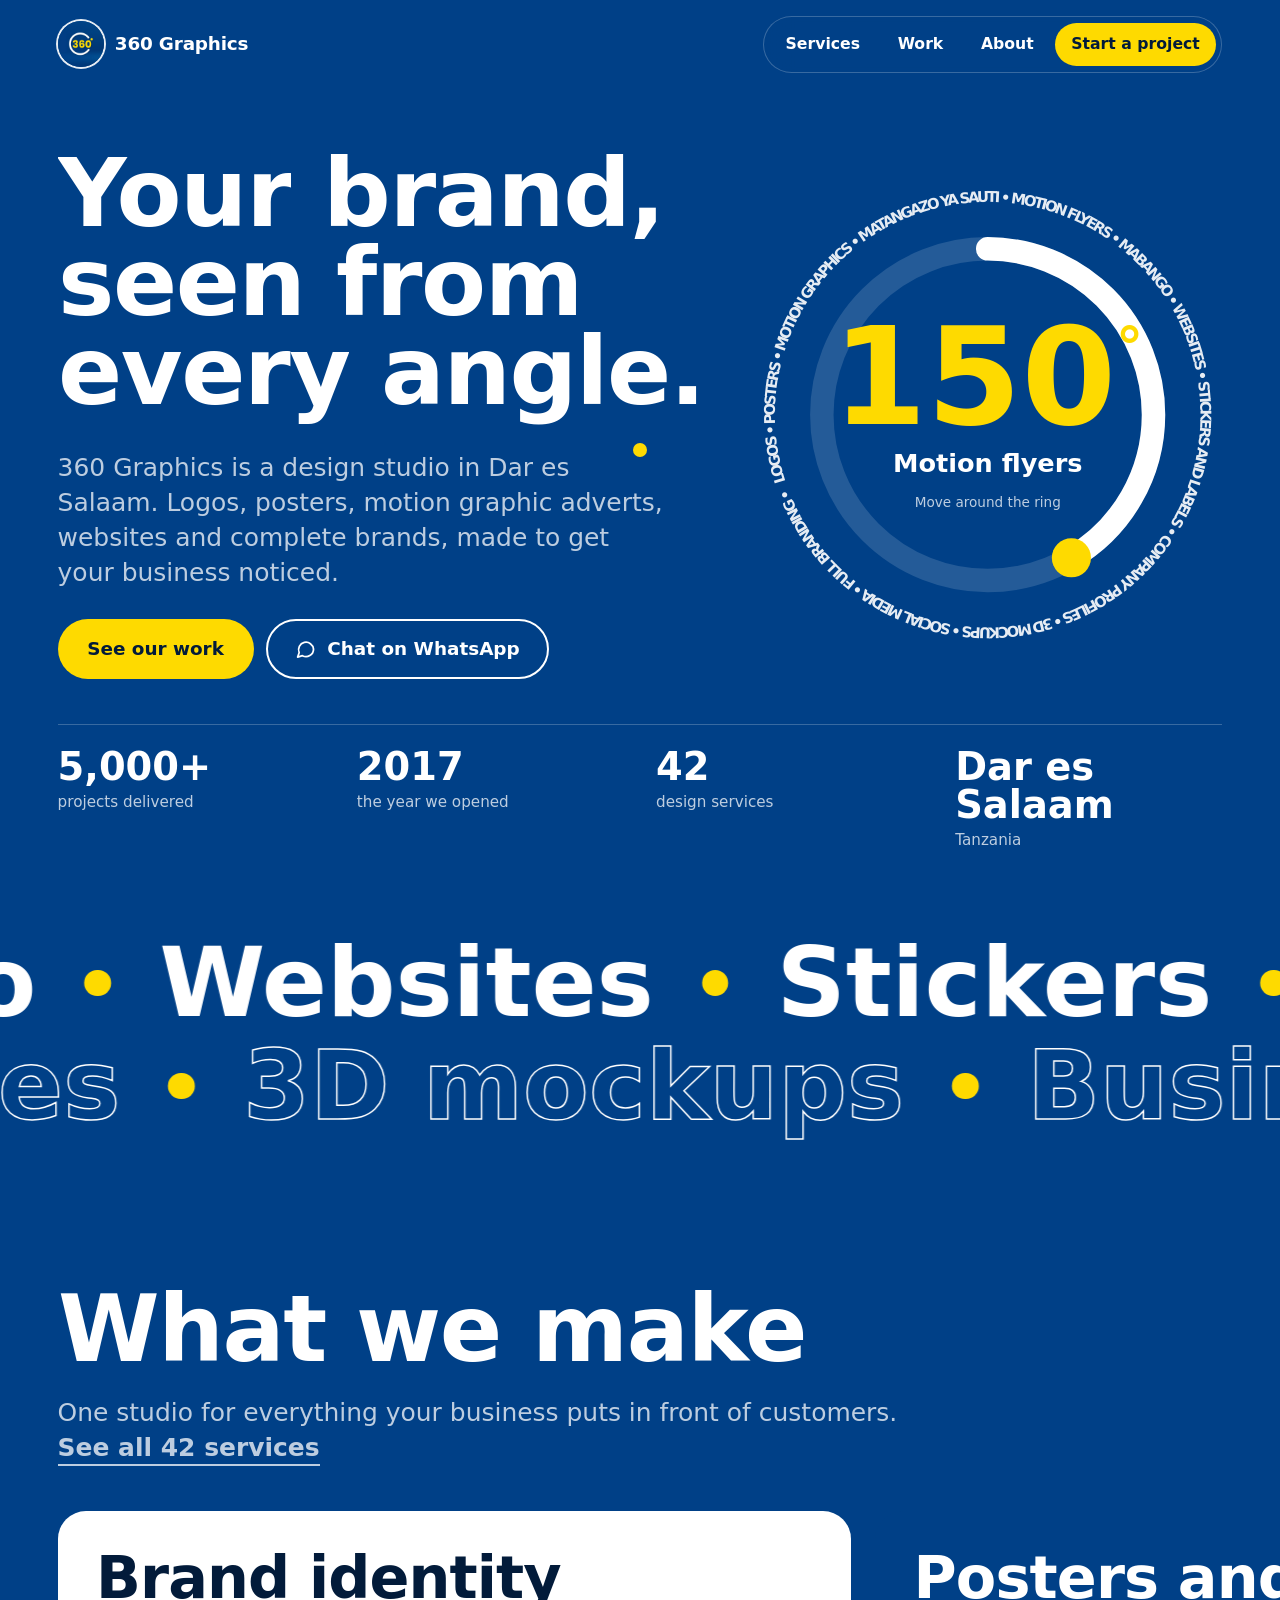
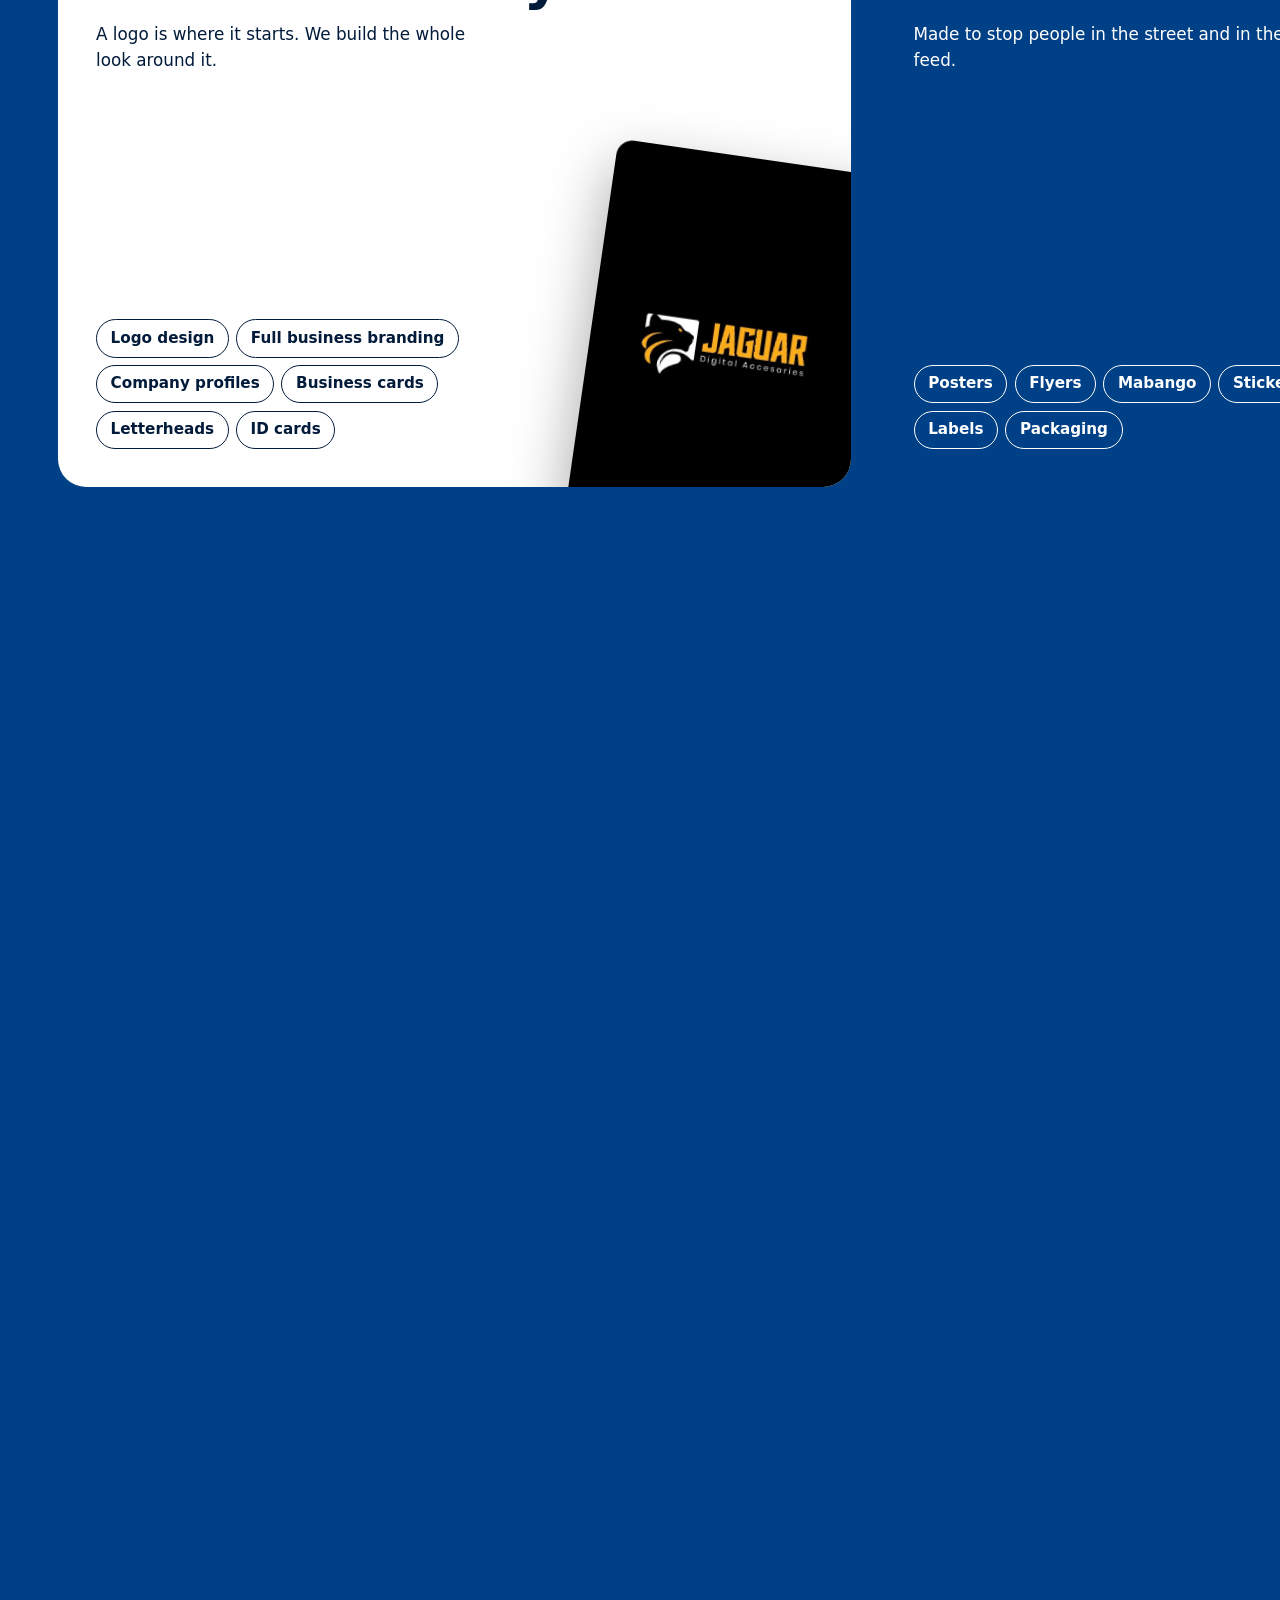
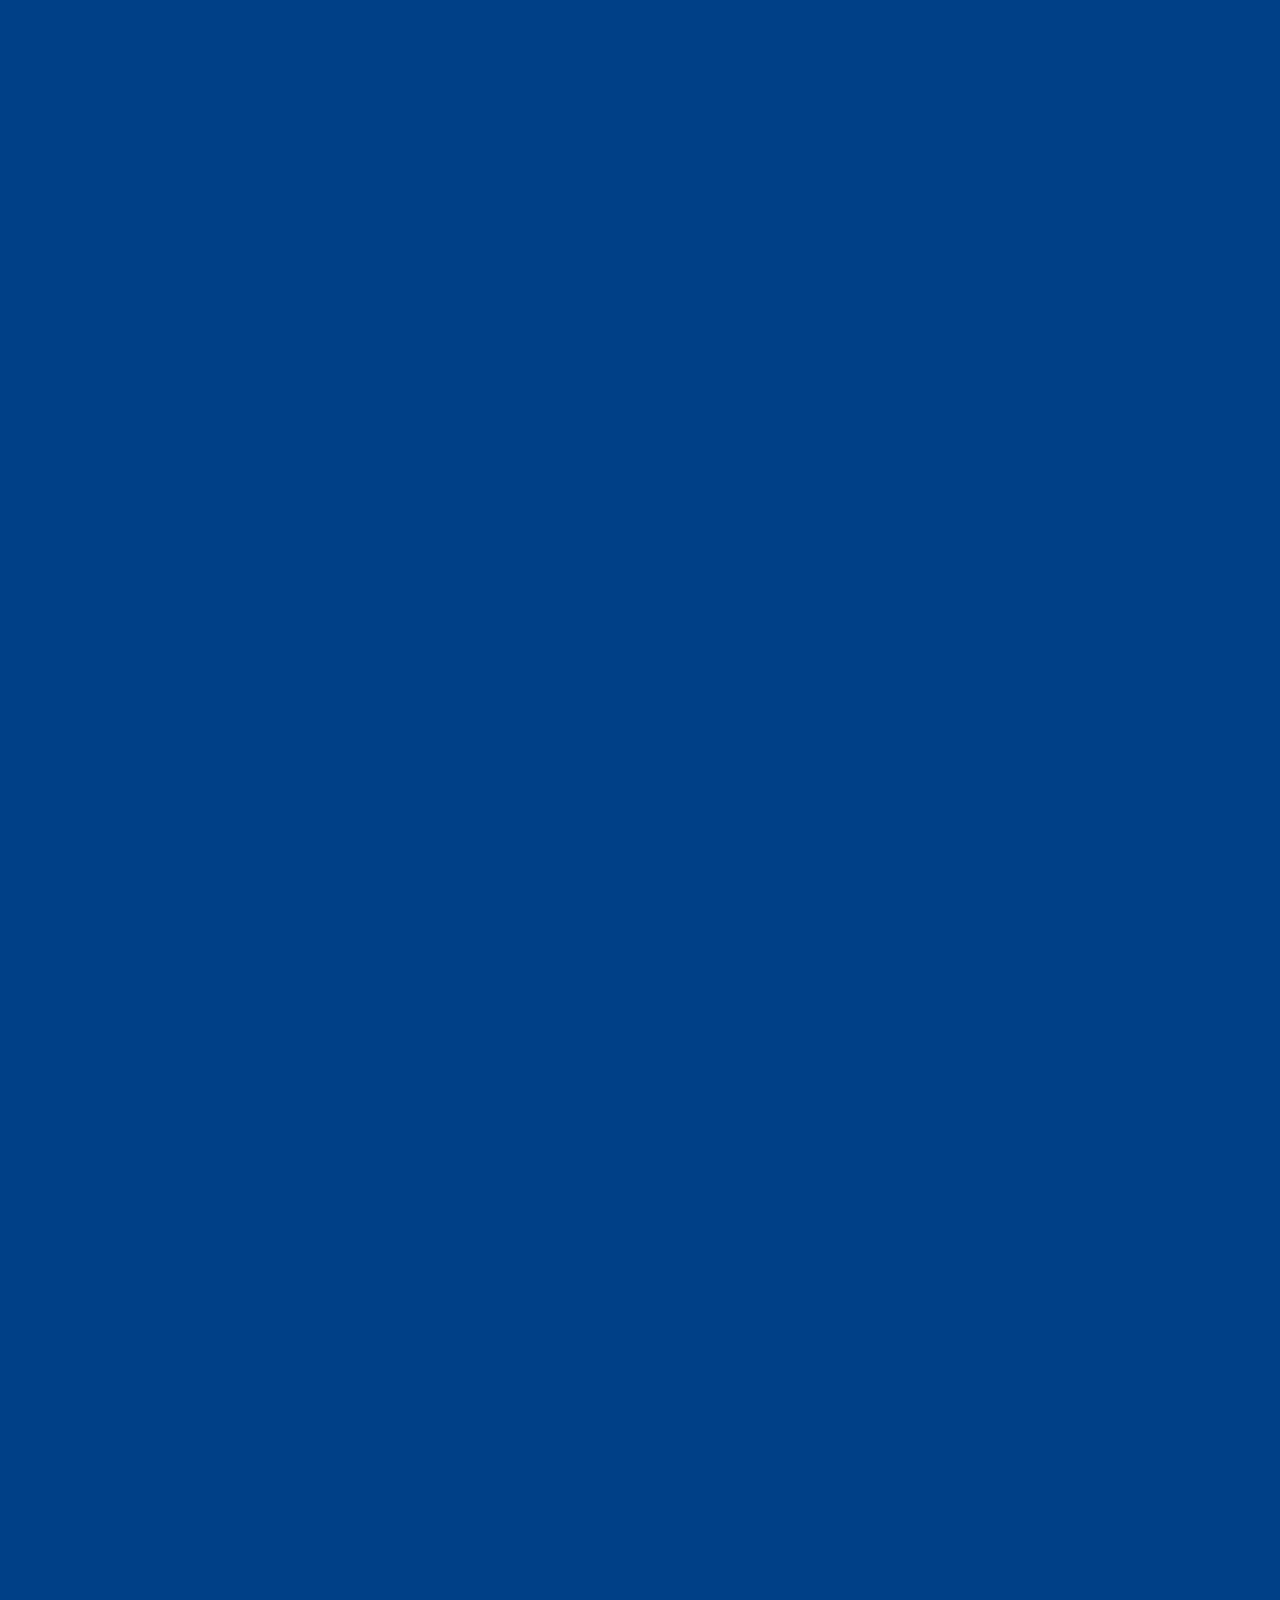
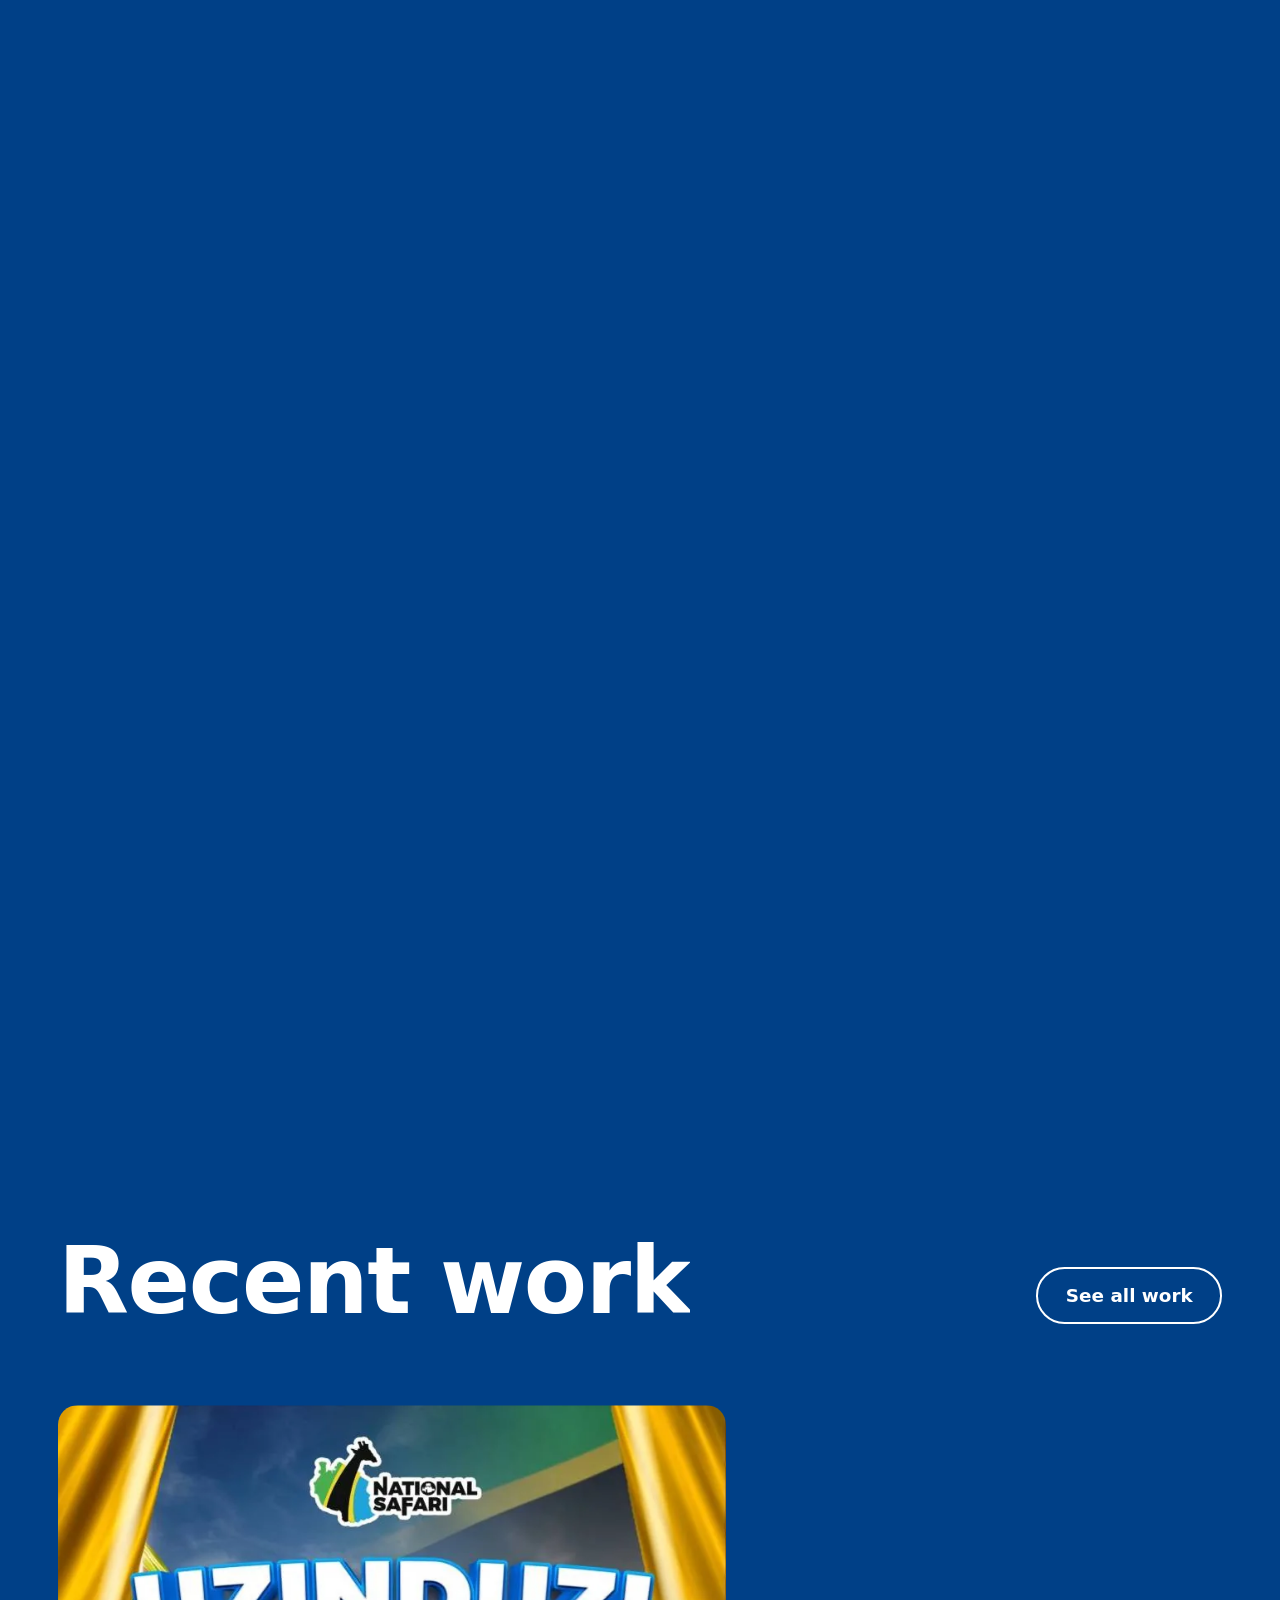
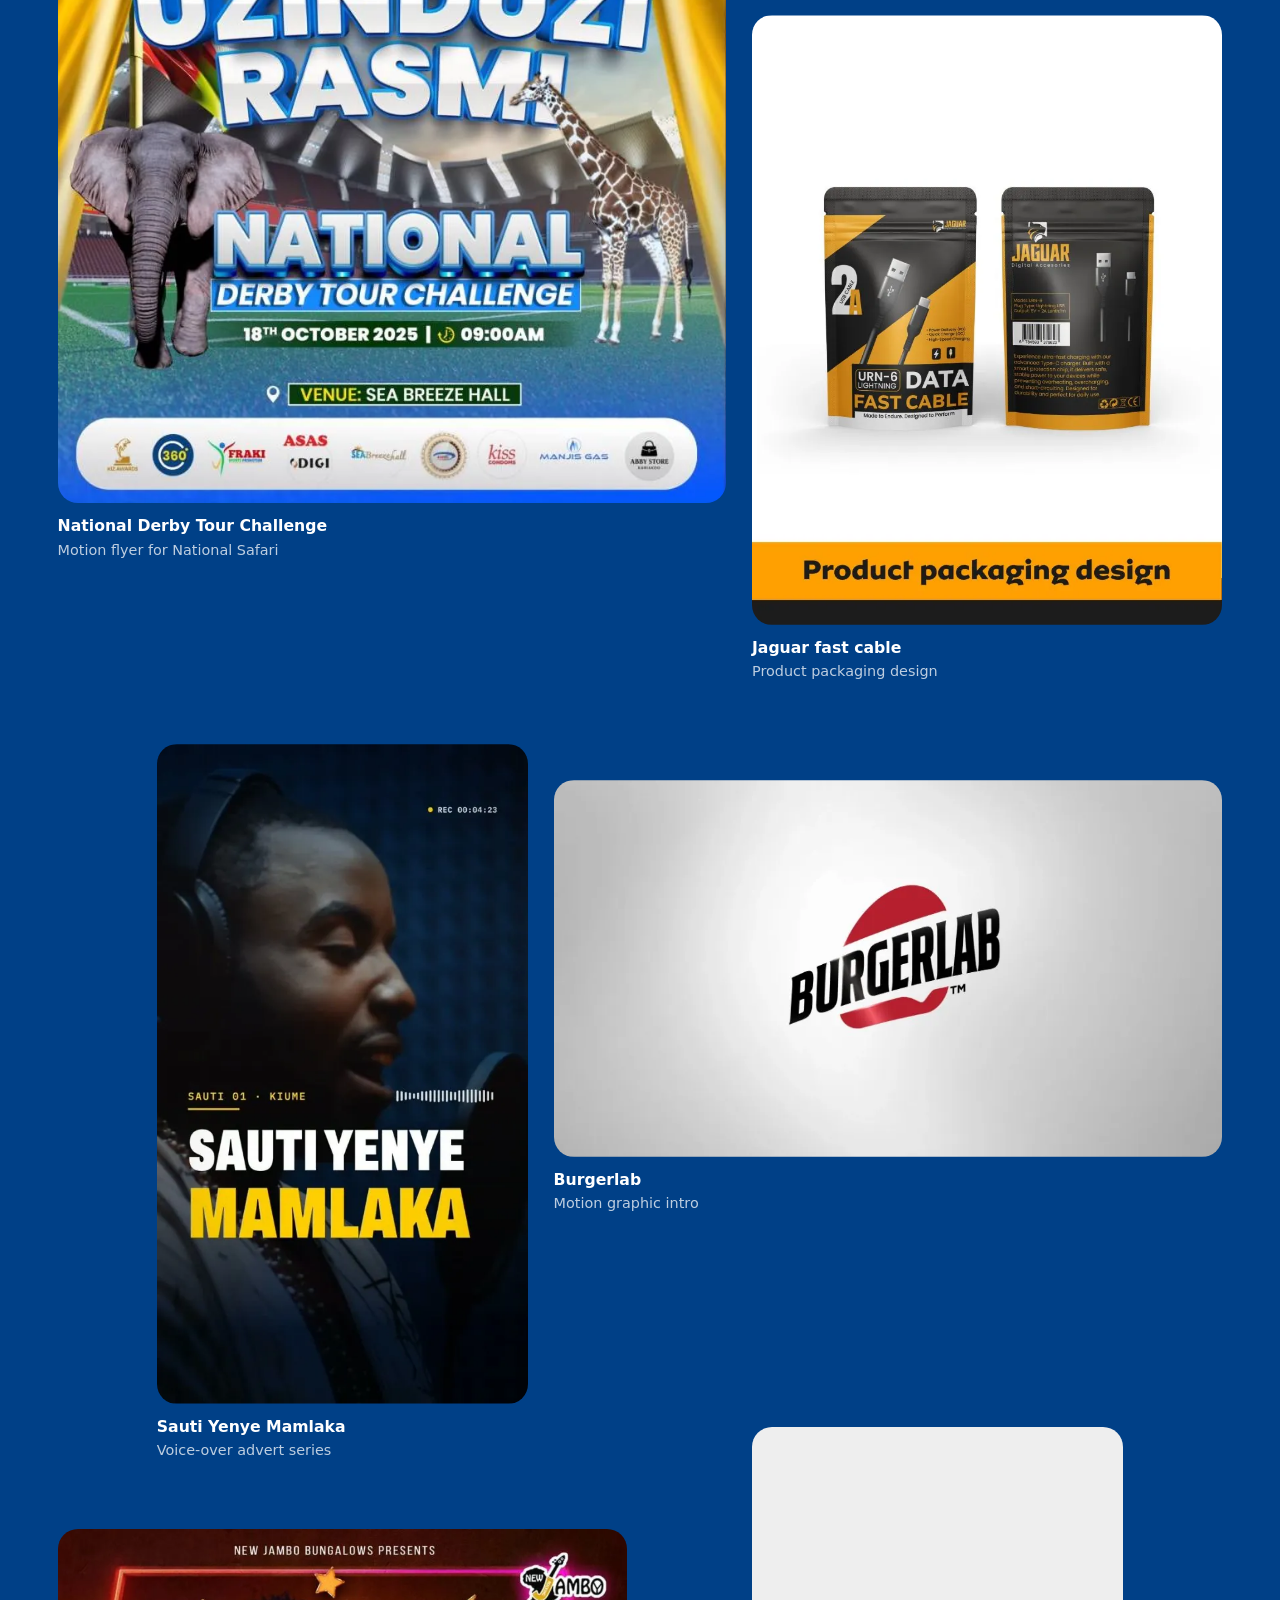
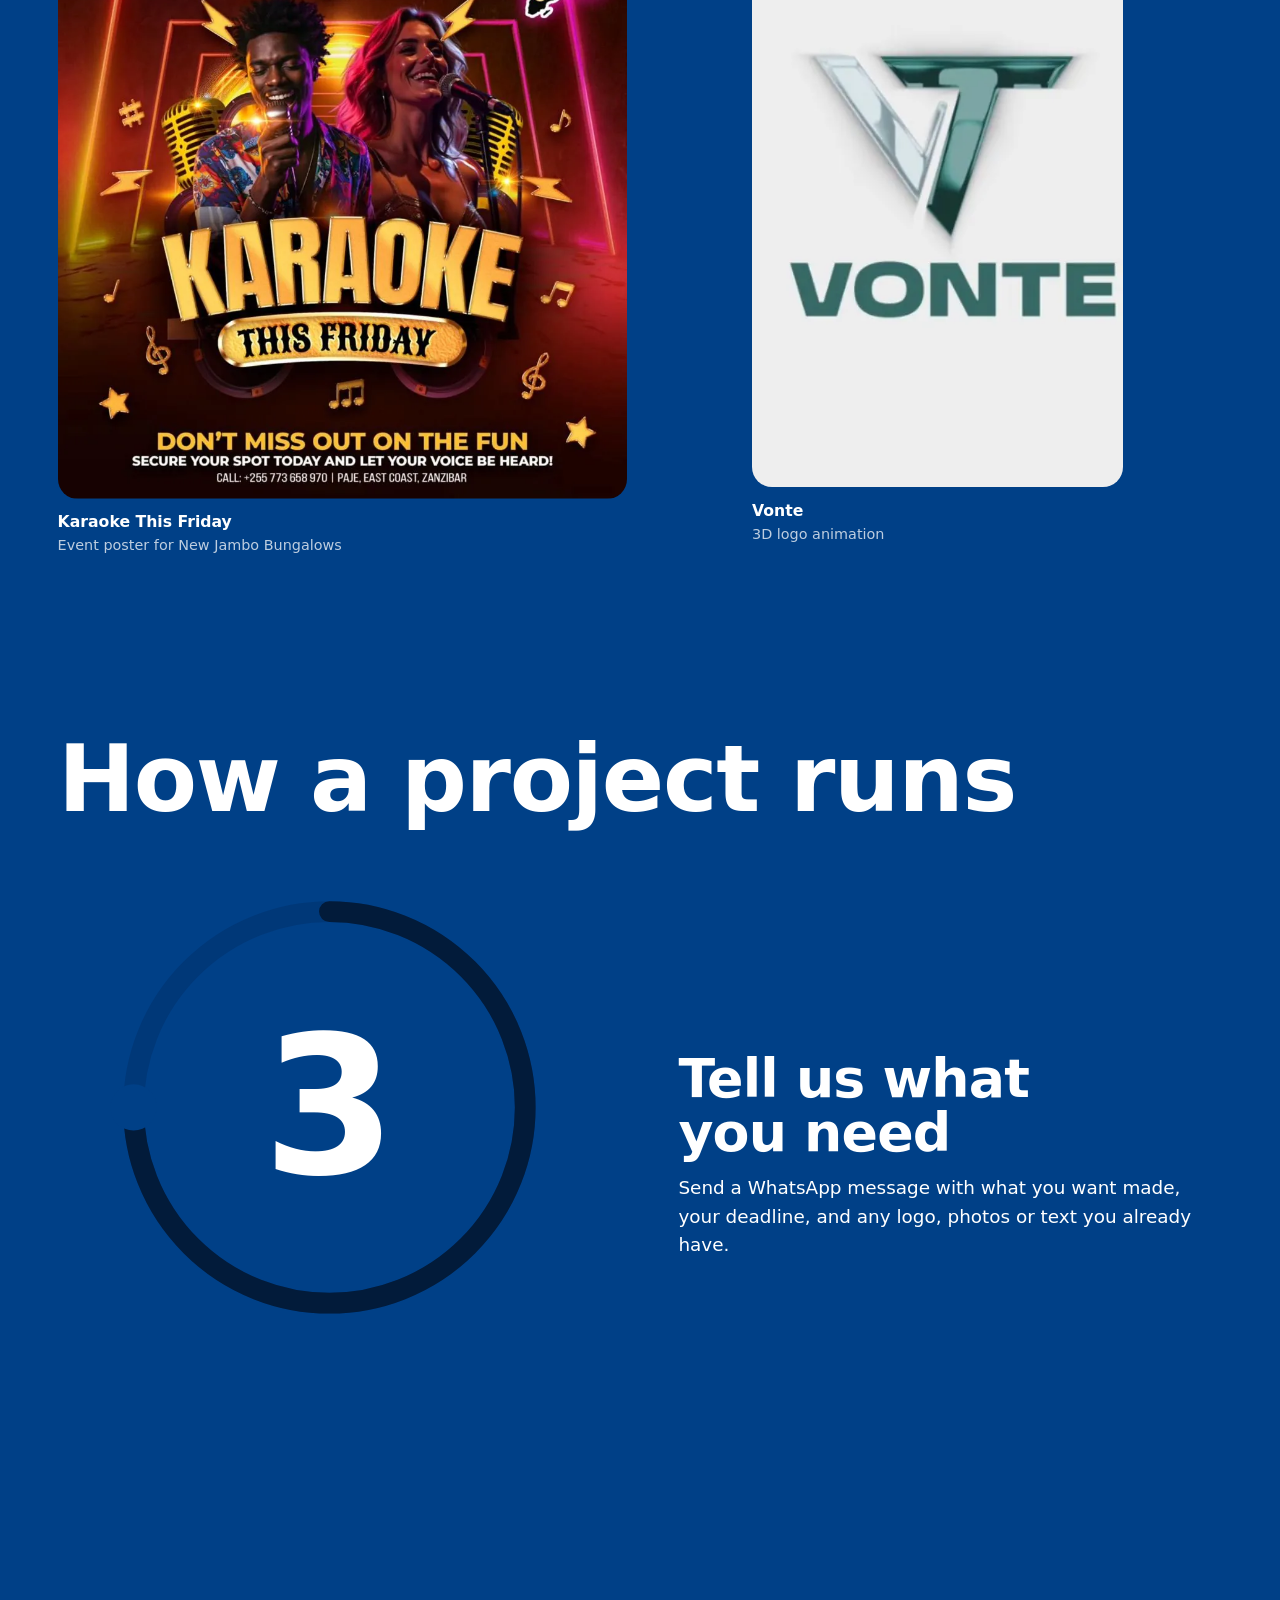
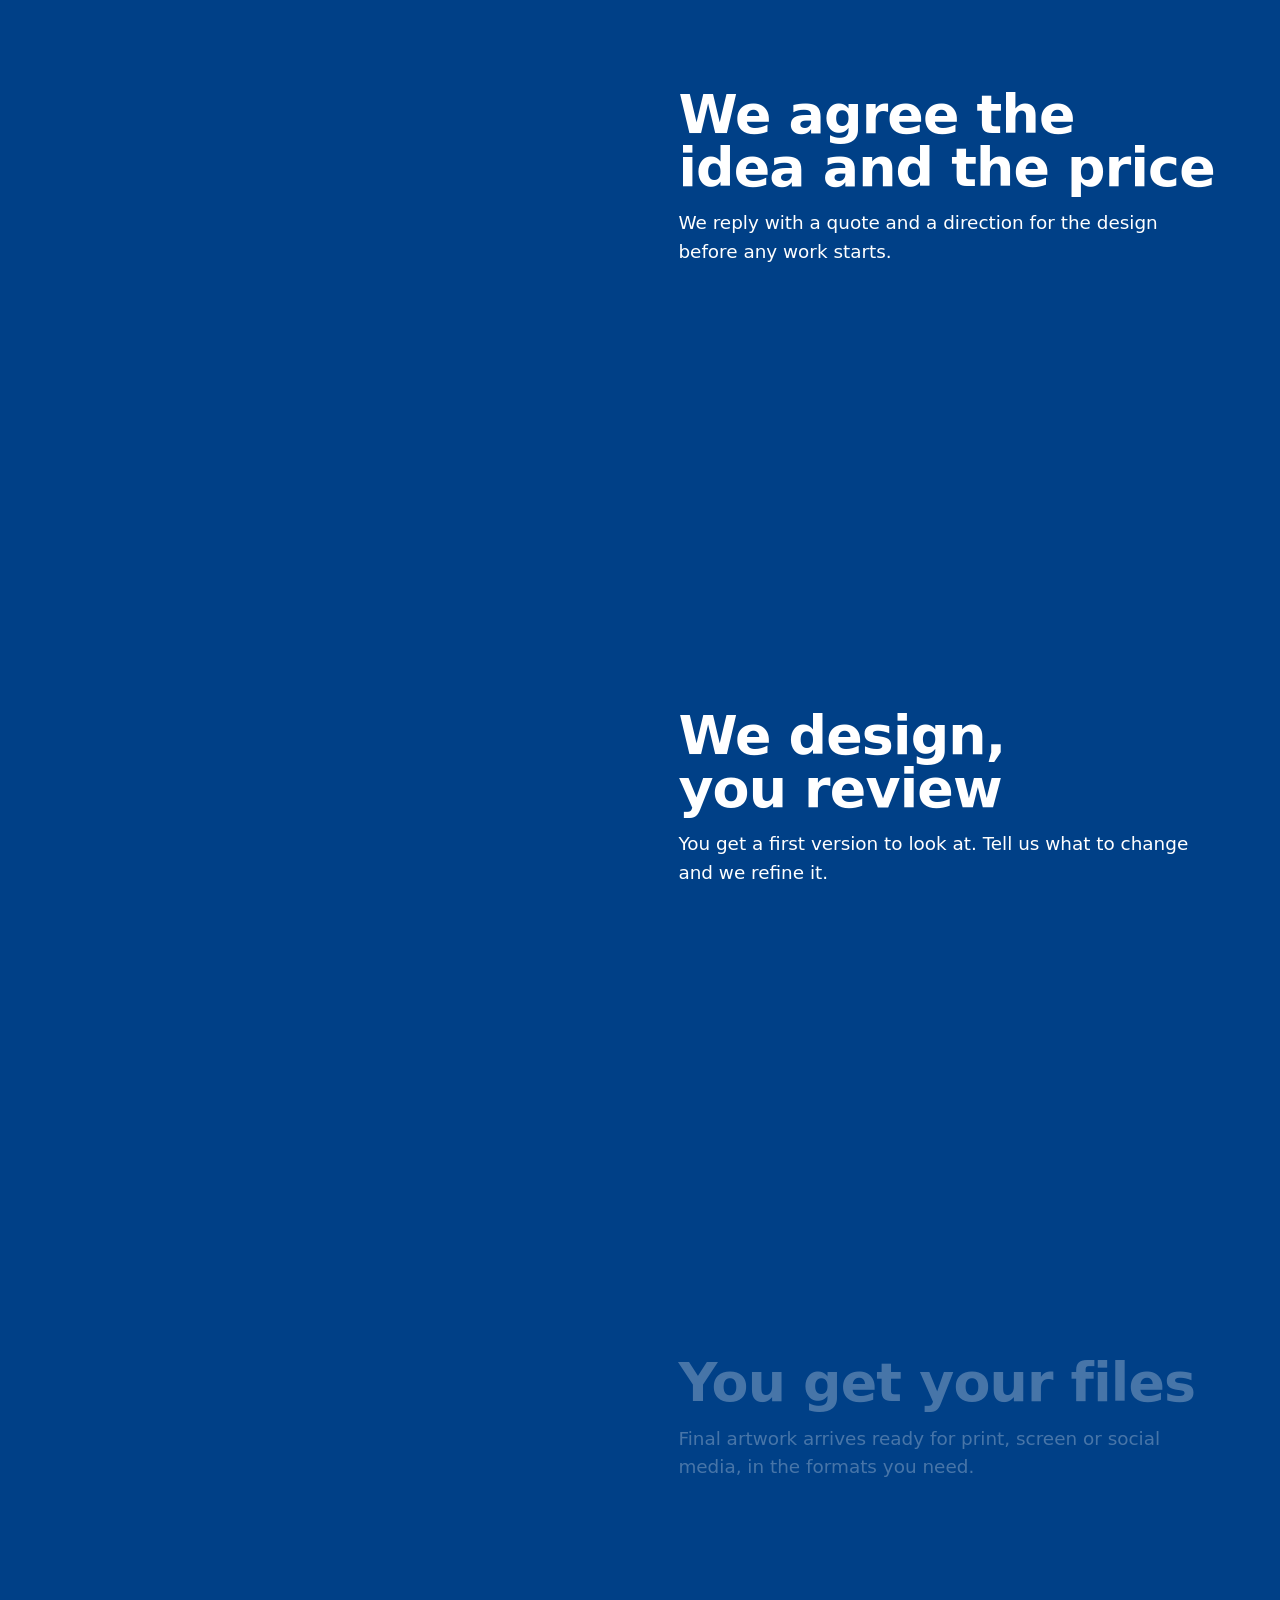
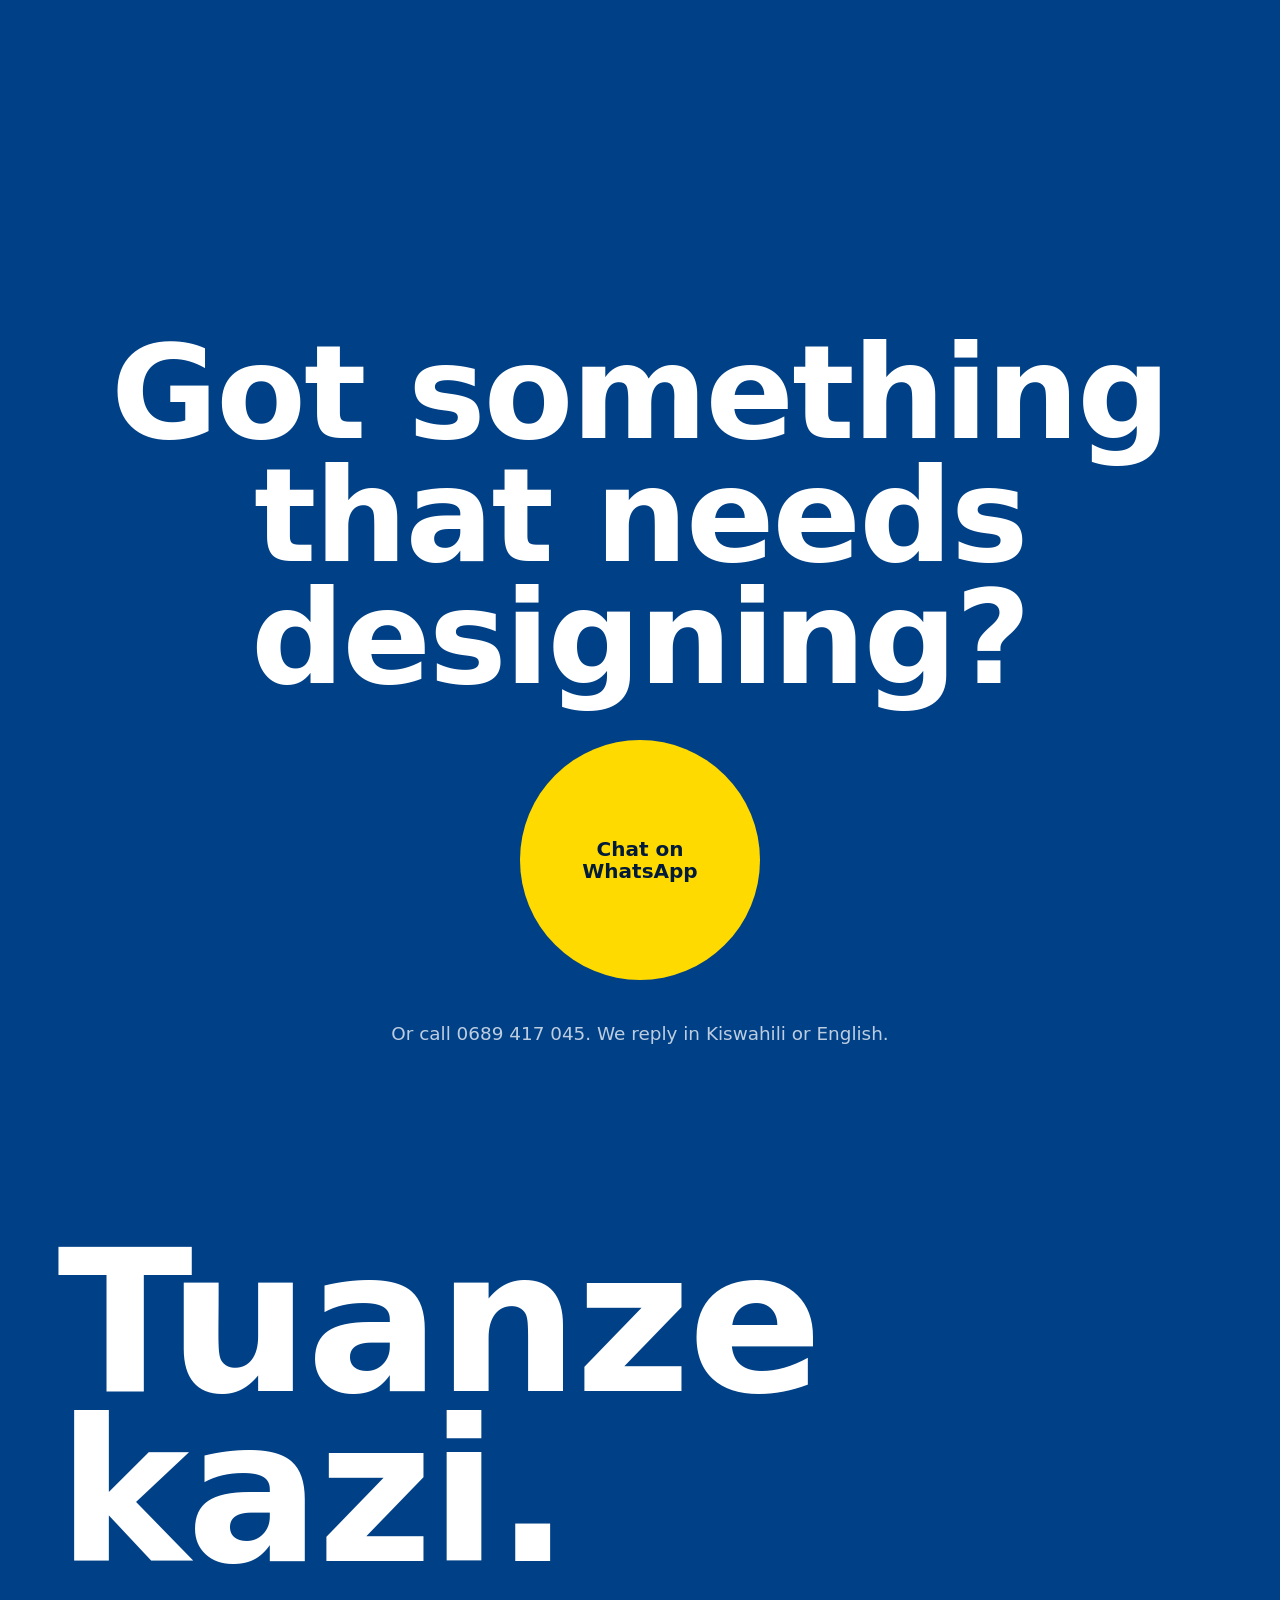
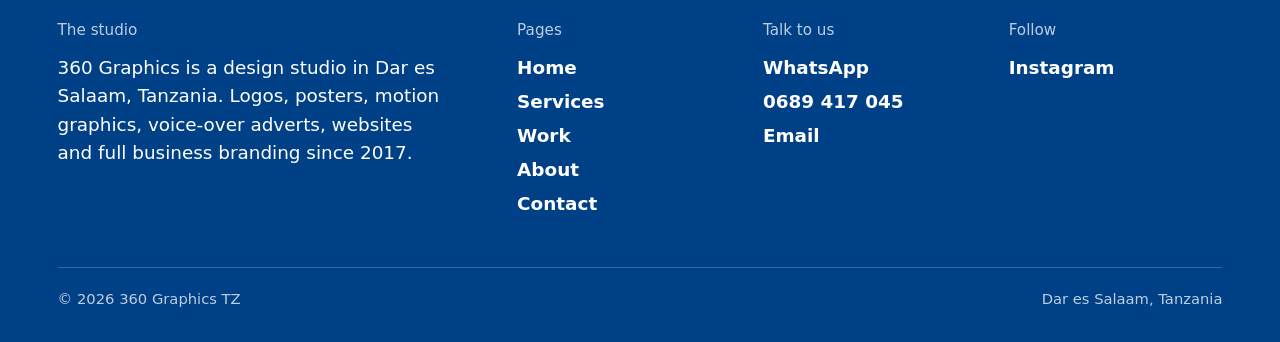
==== index.html @ 64708737 "360 Graphics website: 5 animated pages Co-Authored-By: Claude Opus 5.5 <noreply@anthropic.com> Claud" ====
<!doctype html>
<html lang="en">
<head>
<meta charset="utf-8">
<meta name="viewport" content="width=device-width, initial-scale=1">
<title>360 Graphics TZ — Graphic design studio in Dar es Salaam</title>
<meta name="description" content="Logos, posters, motion graphics, voice-over adverts, websites and full business branding from a design studio in Dar es Salaam, Tanzania.">
<meta name="theme-color" content="#004087">
<meta property="og:title" content="360 Graphics TZ — Graphic design studio in Dar es Salaam">
<meta property="og:description" content="Logos, posters, motion graphics, voice-over adverts, websites and full business branding from a design studio in Dar es Salaam, Tanzania.">
<meta property="og:type" content="website">
<meta property="og:image" content="img/og.jpg">
<link rel="icon" href="img/favicon.png" type="image/png">
<link rel="apple-touch-icon" href="img/apple-touch-icon.png">
<link rel="preload" href="fonts/anybody.woff2" as="font" type="font/woff2" crossorigin>
<link rel="preload" href="fonts/figtree.woff2" as="font" type="font/woff2" crossorigin>
<link rel="stylesheet" href="css/site.css">
<script>document.documentElement.classList.add('js');setTimeout(function(){if(!window.__siteReady)document.documentElement.classList.add('no-anim')},4000)</script>
</head>
<body data-page="home" data-theme="blue">
<a class="skip" href="#main">Skip to content</a>
<div class="iris" aria-hidden="true"><div class="iris-count"><b>0</b><sup>°</sup></div></div>
<div class="cursor" aria-hidden="true"></div>
<header class="header">
  <a class="brand" href="index.html" aria-label="360 Graphics, home"><img src="img/logo.webp" width="46" height="46" alt=""><span>360 Graphics</span></a>
  <nav class="nav" aria-label="Main">
    <a href="services.html">Services</a>
    <a href="work.html">Work</a>
    <a href="about.html">About</a>
    <a class="nav-cta" href="contact.html">Start a project</a>
  </nav>
  <button class="menu-btn" type="button" aria-expanded="false" aria-controls="menu"><i></i><span>Menu</span></button>
</header>
<div class="menu" id="menu">
  <ul>
    <li><a href="index.html" aria-current="page">Home</a></li>
    <li><a href="services.html">Services</a></li>
    <li><a href="work.html">Work</a></li>
    <li><a href="about.html">About</a></li>
    <li><a href="contact.html">Contact</a></li>
  </ul>
  <div class="menu-foot"><a class="link" href="https://wa.me/255689417045?text=Habari%20360%20Graphics!%20I%20would%20like%20to%20talk%20about%20a%20design%20project." target="_blank" rel="noopener">WhatsApp 0689 417 045</a><a class="link" href="https://www.instagram.com/360._graphics/" target="_blank" rel="noopener">Instagram</a></div>
</div>
<main id="main">
<section class="hero" data-theme="blue">
  <div class="wrap hero-grid">
    <h1 class="display h-xl" data-split>Your brand, seen from every angle.</h1>
    <div class="dial" data-words='["Logos","Posters","Motion graphics","Matangazo ya sauti","Motion flyers","Mabango","Websites","Stickers and labels","Company profiles","3D mockups","Social media","Full branding"]' aria-hidden="true">
      <svg viewBox="0 0 600 600">
        <defs><path id="ring" d="M300,300 m-272,0 a272,272 0 1,1 544,0 a272,272 0 1,1 -544,0"/></defs>
        <g class="dial-spin"><text class="dial-text"><textPath href="#ring" textLength="1700" lengthAdjust="spacing">LOGOS  •  POSTERS  •  MOTION GRAPHICS  •  MATANGAZO YA SAUTI  •  MOTION FLYERS  •  MABANGO  •  WEBSITES  •  STICKERS AND LABELS  •  COMPANY PROFILES  •  3D MOCKUPS  •  SOCIAL MEDIA  •  FULL BRANDING  •  </textPath></text></g>
        <circle cx="300" cy="300" r="212" fill="none" stroke="rgba(255,255,255,.14)" stroke-width="30"/>
        <circle class="dial-arc" cx="300" cy="300" r="212" fill="none" stroke="#fff" stroke-width="30" stroke-linecap="round" transform="rotate(-90 300 300)" stroke-dasharray="1332" stroke-dashoffset="1100"/>
        <circle class="dial-dot" cx="462" cy="163" r="25" fill="#feda00"/>
      </svg>
      <div class="dial-centre"><div class="dial-deg"><b>50</b><sup>°</sup></div><div class="dial-word">Posters</div><div class="dial-hint">Move around the ring</div></div>
    </div>
    <div class="hero-copy">
      <p class="lead" data-reveal>360 Graphics is a design studio in Dar es Salaam. Logos, posters, motion graphic adverts, websites and complete brands, made to get your business noticed.</p>
      <div class="hero-actions" data-reveal><a class="btn btn-solid" href="work.html">See our work</a><a class="btn btn-line" href="https://wa.me/255689417045?text=Habari%20360%20Graphics!%20I%20would%20like%20to%20talk%20about%20a%20design%20project." target="_blank" rel="noopener"><svg viewBox="0 0 24 24" fill="none" stroke="currentColor" stroke-width="2" stroke-linecap="round" stroke-linejoin="round" aria-hidden="true"><path d="M21 11.5a8.5 8.5 0 0 1-12.6 7.4L3 20.5l1.7-5A8.5 8.5 0 1 1 21 11.5Z"/></svg>Chat on WhatsApp</a></div>
    </div>
  </div>
  <div class="wrap">
    <dl class="hero-strip" data-reveal>
      <div><dt>5,000+</dt><dd>projects delivered</dd></div>
      <div><dt>2017</dt><dd>the year we opened</dd></div>
      <div><dt>42</dt><dd>design services</dd></div>
      <div><dt>Dar es Salaam</dt><dd>Tanzania</dd></div>
    </dl>
  </div>
</section>

<section class="marquee" data-theme="blue" aria-hidden="true">
  <div class="marquee-row" data-dir="-1"><span>Logos</span><span>Posters</span><span>Motion graphics</span><span>Mabango</span><span>Websites</span><span>Stickers</span></div>
  <div class="marquee-row is-outline" data-dir="1"><span>Matangazo ya sauti</span><span>Company profiles</span><span>3D mockups</span><span>Business cards</span><span>Labels</span></div>
</section>

<section class="hs band" data-theme="paper">
  <div class="wrap hs-head">
    <h2 class="display h-lg" data-split>What we make</h2>
    <p class="lead" data-reveal>One studio for everything your business puts in front of customers. <a class="link" href="services.html">See all 42 services</a></p>
  </div>
  <div class="hs-track">
    <article class="hs-panel">
      <div><h3 class="display">Brand identity</h3><p style="margin-top:1rem">A logo is where it starts. We build the whole look around it.</p></div>
      <ul><li>Logo design</li><li>Full business branding</li><li>Company profiles</li><li>Business cards</li><li>Letterheads</li><li>ID cards</li></ul>
      <figure><img src="img/work/jaguar-logo.webp" width="1000" height="1000" alt="Jaguar Digital Accessories — Logo design" loading="lazy" decoding="async"></figure>
    </article>
    <article class="hs-panel">
      <div><h3 class="display">Posters and print</h3><p style="margin-top:1rem">Made to stop people in the street and in the feed.</p></div>
      <ul><li>Posters</li><li>Flyers</li><li>Mabango</li><li>Stickers</li><li>Labels</li><li>Packaging</li></ul>
      <figure><img src="img/work/ofa-kabambe.webp" width="756" height="920" alt="Ofa Kabambe — Promotion poster for Nick Smart Services" loading="lazy" decoding="async"></figure>
    </article>
    <article class="hs-panel">
      <div><h3 class="display">Motion graphics</h3><p style="margin-top:1rem">Adverts that move, cut for phones, TV and big screens.</p></div>
      <ul><li>Motion graphic ads</li><li>Motion flyers</li><li>Logo animation</li><li>3D logo animation</li><li>Show intros</li></ul>
      <figure><img src="img/work/national-safari.webp" width="805" height="840" alt="National Derby Tour Challenge — Motion flyer for National Safari" loading="lazy" decoding="async"></figure>
    </article>
    <article class="hs-panel">
      <div><h3 class="display">Matangazo ya sauti</h3><p style="margin-top:1rem">Voice-over adverts in Kiswahili and English, written the way your customers speak.</p></div>
      <ul><li>Voice-over ads</li><li>Ad scripts</li><li>Voice-over for video</li></ul>
      <figure><img src="img/work/sauti-yenye-mamlaka.webp" width="563" height="1000" alt="Sauti Yenye Mamlaka — Voice-over advert series" loading="lazy" decoding="async"></figure>
    </article>
    <article class="hs-panel">
      <div><h3 class="display">Web and social</h3><p style="margin-top:1rem">Where customers look you up before they call.</p></div>
      <ul><li>Websites</li><li>Social media management</li><li>Post design</li><li>QR codes</li><li>Barcodes</li></ul>
      <figure><img src="img/work/karaoke-friday.webp" width="920" height="920" alt="Karaoke This Friday — Event poster for New Jambo Bungalows" loading="lazy" decoding="async"></figure>
    </article>
    <article class="hs-panel">
      <div><h3 class="display">3D and events</h3><p style="margin-top:1rem">See it before you pay to build or print it.</p></div>
      <ul><li>3D mockups</li><li>3D event planning</li><li>Stage and booth visuals</li><li>Signage</li></ul>
      <figure><img src="img/work/jaguar-umbrella.webp" width="1000" height="1000" alt="Jaguar branded umbrella — 3D mockup" loading="lazy" decoding="async"></figure>
    </article>
  </div>
</section>

<section class="band" data-theme="night">
  <div class="wrap">
    <div class="hs-head">
      <h2 class="display h-lg" data-split>Recent work</h2>
      <a class="btn btn-line" href="work.html" data-reveal>See all work</a>
    </div>
    <div class="feat">
      <a class="f1" href="work.html" data-speed="0.6" data-cursor="View"><figure data-clip><img src="img/work/national-safari.webp" width="805" height="840" alt="National Derby Tour Challenge — Motion flyer for National Safari" loading="lazy" decoding="async"></figure><p class="cap">National Derby Tour Challenge<span>Motion flyer for National Safari</span></p></a>
      <a class="f2" href="work.html" data-speed="1.4" data-cursor="View"><figure data-clip><img src="img/work/jaguar-packaging.webp" width="772" height="1000" alt="Jaguar fast cable — Product packaging design" loading="lazy" decoding="async"></figure><p class="cap">Jaguar fast cable<span>Product packaging design</span></p></a>
      <a class="f3" href="work.html" data-speed="1.1" data-cursor="View"><figure data-clip><img src="img/work/sauti-yenye-mamlaka.webp" width="563" height="1000" alt="Sauti Yenye Mamlaka — Voice-over advert series" loading="lazy" decoding="async"></figure><p class="cap">Sauti Yenye Mamlaka<span>Voice-over advert series</span></p></a>
      <a class="f4" href="work.html" data-speed="0.5" data-cursor="View"><figure data-clip><img src="img/work/burgerlab.webp" width="1000" height="563" alt="Burgerlab — Motion graphic intro" loading="lazy" decoding="async"></figure><p class="cap">Burgerlab<span>Motion graphic intro</span></p></a>
      <a class="f5" href="work.html" data-speed="0.9" data-cursor="View"><figure data-clip><img src="img/work/karaoke-friday.webp" width="920" height="920" alt="Karaoke This Friday — Event poster for New Jambo Bungalows" loading="lazy" decoding="async"></figure><p class="cap">Karaoke This Friday<span>Event poster for New Jambo Bungalows</span></p></a>
      <a class="f6" href="work.html" data-speed="1.6" data-cursor="View"><figure data-clip><img src="img/work/vonte.webp" width="480" height="854" alt="Vonte — 3D logo animation" loading="lazy" decoding="async"></figure><p class="cap">Vonte<span>3D logo animation</span></p></a>
    </div>
  </div>
</section>

<section class="band" data-theme="yellow">
  <div class="wrap">
    <h2 class="display h-lg" data-split style="margin-bottom:clamp(2rem,6vh,4rem)">How a project runs</h2>
    <div class="proc">
      <div class="proc-dial" aria-hidden="true">
        <svg viewBox="0 0 400 400"><circle cx="200" cy="200" r="170" fill="none" stroke="rgba(2,27,58,.18)" stroke-width="18"/>
        <circle class="proc-arc" cx="200" cy="200" r="170" fill="none" stroke="#021b3a" stroke-width="18" stroke-linecap="round" transform="rotate(-90 200 200)" stroke-dasharray="1068" stroke-dashoffset="801"/>
        <circle class="proc-dot" cx="370" cy="200" r="20" fill="#004087"/></svg>
        <div class="n"><span>1</span></div>
      </div>
      <ol class="proc-steps">
        <li class="proc-step is-on"><h3 class="display h-md">Tell us what you need</h3><p>Send a WhatsApp message with what you want made, your deadline, and any logo, photos or text you already have.</p></li>
        <li class="proc-step"><h3 class="display h-md">We agree the idea and the price</h3><p>We reply with a quote and a direction for the design before any work starts.</p></li>
        <li class="proc-step"><h3 class="display h-md">We design, you review</h3><p>You get a first version to look at. Tell us what to change and we refine it.</p></li>
        <li class="proc-step"><h3 class="display h-md">You get your files</h3><p>Final artwork arrives ready for print, screen or social media, in the formats you need.</p></li>
      </ol>
    </div>
  </div>
</section>

<section class="band" data-theme="blue">
  <div class="wrap cta">
    <h2 class="display h-xl" data-split>Got something that needs designing?</h2>
    <a class="big-btn" data-magnetic href="https://wa.me/255689417045?text=Habari%20360%20Graphics!%20I%20would%20like%20to%20talk%20about%20a%20design%20project." target="_blank" rel="noopener">Chat on WhatsApp</a>
    <p class="muted" data-reveal>Or call 0689 417 045. We reply in Kiswahili or English.</p>
  </div>
</section>
</main>
<footer class="footer wrap" data-theme="night">
  <div class="footer-top">
    <a class="display footer-word" href="contact.html">Tuanze kazi.</a>
    <div class="footer-cols">
      <div><h2>The studio</h2><p style="max-width:24rem">360 Graphics is a design studio in Dar es Salaam, Tanzania. Logos, posters, motion graphics, voice-over adverts, websites and full business branding since 2017.</p></div>
      <div><h2>Pages</h2><ul><li><a href="index.html">Home</a></li><li><a href="services.html">Services</a></li><li><a href="work.html">Work</a></li><li><a href="about.html">About</a></li><li><a href="contact.html">Contact</a></li></ul></div>
      <div><h2>Talk to us</h2><ul><li><a href="https://wa.me/255689417045?text=Habari%20360%20Graphics!%20I%20would%20like%20to%20talk%20about%20a%20design%20project." target="_blank" rel="noopener">WhatsApp</a></li><li><a href="tel:+255689417045">0689 417 045</a></li><li><a href="mailto:360graphicstz@gmail.com">Email</a></li></ul></div>
      <div><h2>Follow</h2><ul><li><a href="https://www.instagram.com/360._graphics/" target="_blank" rel="noopener">Instagram</a></li></ul></div>
    </div>
  </div>
  <div class="footer-base"><span>© 2026 360 Graphics TZ</span><span>Dar es Salaam, Tanzania</span></div>
</footer>
<script src="js/gsap.min.js" defer></script>
<script src="js/ScrollTrigger.min.js" defer></script>
<script src="js/lenis.min.js" defer></script>
<script src="js/site.js" defer></script>
</body>
</html>
---- css/site.css ----
/* 360 Graphics TZ — site styles */
@font-face{font-family:"Anybody";src:url("../fonts/anybody.woff2") format("woff2");font-weight:100 900;font-stretch:50% 150%;font-display:swap}
@font-face{font-family:"Figtree";src:url("../fonts/figtree.woff2") format("woff2");font-weight:300 900;font-display:swap}

:root{
  --blue:#004087; --blue-deep:#002a5c; --night:#021b3a; --yellow:#feda00; --paper:#eef3fa; --white:#fff;
  --display:"Anybody","Arial Black",system-ui,sans-serif;
  --body:"Figtree",system-ui,-apple-system,"Segoe UI",sans-serif;
  --pad:clamp(1.25rem,4.5vw,4.5rem);
  --ease:cubic-bezier(.22,1,.36,1);
  --bg:var(--blue); --fg:var(--white); --muted:rgba(255,255,255,.74); --accent:var(--yellow); --on-accent:var(--night); --line:rgba(255,255,255,.22);
}
body[data-theme="night"]{--bg:var(--night);--fg:var(--white);--muted:rgba(255,255,255,.7);--accent:var(--yellow);--on-accent:var(--night);--line:rgba(255,255,255,.18)}
body[data-theme="paper"]{--bg:var(--paper);--fg:var(--night);--muted:rgba(2,27,58,.72);--accent:var(--blue);--on-accent:var(--white);--line:rgba(2,27,58,.18)}
body[data-theme="yellow"]{--bg:var(--yellow);--fg:var(--night);--muted:rgba(2,27,58,.78);--accent:var(--blue);--on-accent:var(--white);--line:rgba(2,27,58,.25)}

*,*::before,*::after{box-sizing:border-box}
html{-webkit-text-size-adjust:100%;scroll-behavior:auto}
body{margin:0;background:var(--bg);color:var(--fg);font-family:var(--body);font-size:clamp(1rem,.95rem + .25vw,1.175rem);line-height:1.55;-webkit-font-smoothing:antialiased;transition:background-color .7s var(--ease),color .7s var(--ease);overflow-x:hidden}
img,svg{display:block;max-width:100%}
img{height:auto}
a{color:inherit}
button{font:inherit;color:inherit}
h1,h2,h3,p,ul,ol,figure{margin:0}
ul,ol{padding:0;list-style:none}
:focus-visible{outline:3px solid var(--accent);outline-offset:4px;border-radius:4px}
::selection{background:var(--yellow);color:var(--night)}
.sr{position:absolute;width:1px;height:1px;overflow:hidden;clip:rect(0 0 0 0);white-space:nowrap}
.skip{position:fixed;left:1rem;top:-4rem;z-index:300;background:var(--yellow);color:var(--night);padding:.6rem 1rem;border-radius:99px;font-weight:700;text-decoration:none}
.skip:focus{top:1rem}

/* ---------- type ---------- */
.display{font-family:var(--display);font-weight:800;font-stretch:78%;line-height:.94;letter-spacing:-.015em;text-wrap:balance}
.h-xl{font-size:clamp(3rem,10.2vw,10.5rem)}
.h-lg{font-size:clamp(2.5rem,7.2vw,7rem)}
.h-md{font-size:clamp(1.9rem,4.2vw,3.75rem);line-height:1}
.h-sm{font-size:clamp(1.3rem,2.1vw,1.85rem);line-height:1.1;font-stretch:88%}
.lead{font-size:clamp(1.1rem,1rem + .7vw,1.6rem);line-height:1.4;max-width:34em;color:var(--muted)}
.muted{color:var(--muted)}
.accent{color:var(--accent)}

/* word-split reveals (only hidden when JS is running) */
.w{display:inline-block;overflow:hidden;vertical-align:top;padding-bottom:.12em;margin-bottom:-.12em}
.wi{display:inline-block;will-change:transform}
.js [data-split]{visibility:hidden}
.js [data-split].is-split{visibility:visible}
.js [data-reveal]{opacity:0;transform:translateY(28px)}
.js [data-clip]{clip-path:inset(0 0 100% 0)}
.no-anim [data-split]{visibility:visible!important}
.no-anim [data-reveal]{opacity:1!important;transform:none!important}
.no-anim [data-clip]{clip-path:none!important}

/* ---------- layout ---------- */
.wrap{padding-inline:var(--pad);max-width:1680px;margin-inline:auto}
.band{padding-block:clamp(5rem,13vh,10rem)}
.band-tight{padding-block:clamp(3rem,8vh,6rem)}
.split{display:grid;gap:clamp(1.5rem,4vw,5rem)}
@media (min-width:900px){.split{grid-template-columns:minmax(0,5fr) minmax(0,7fr);align-items:start}.split-rev{grid-template-columns:minmax(0,7fr) minmax(0,5fr)}}

/* ---------- buttons ---------- */
.btn{display:inline-flex;align-items:center;gap:.6em;padding:.95em 1.5em;border-radius:99px;font-weight:700;text-decoration:none;border:2px solid transparent;cursor:pointer;line-height:1;transition:background-color .3s,color .3s,border-color .3s,transform .3s var(--ease)}
.btn-solid{background:var(--accent);color:var(--on-accent)}
.btn-solid:hover{background:var(--fg);color:var(--bg)}
.btn-line{border-color:var(--fg);background:transparent}
.btn-line:hover{background:var(--fg);color:var(--bg)}
.btn:active{transform:scale(.97)}
.btn svg{width:1.15em;height:1.15em;flex:none}
.link{font-weight:700;text-decoration:none;background:linear-gradient(currentColor,currentColor) 0 100%/100% 2px no-repeat;padding-bottom:.15em;transition:background-size .4s var(--ease)}
.link:hover{background-size:0 2px;background-position:100% 100%}

/* ---------- header ---------- */
.header{position:fixed;inset:0 0 auto 0;z-index:100;display:flex;align-items:center;justify-content:space-between;padding:1rem var(--pad);transition:transform .5s var(--ease)}
.header.is-hidden{transform:translateY(-110%)}
.brand{display:inline-flex;align-items:center;gap:.7rem;text-decoration:none;font-family:var(--display);font-weight:800;font-stretch:85%;font-size:1.15rem;letter-spacing:-.01em}
.brand img{width:46px;height:46px;border-radius:50%;box-shadow:0 0 0 2px rgba(255,255,255,.9)}
.nav{display:none;align-items:center;gap:.35rem;padding:.35rem;border-radius:99px;background:color-mix(in srgb,var(--bg) 78%,transparent);backdrop-filter:blur(14px);-webkit-backdrop-filter:blur(14px);border:1px solid var(--line);transition:background-color .7s}
.nav a{padding:.6rem 1rem;border-radius:99px;text-decoration:none;font-weight:600;font-size:.98rem;transition:background-color .3s,color .3s}
.nav a:hover{background:var(--line)}
.nav a[aria-current="page"]{background:var(--fg);color:var(--bg)}
.nav a.nav-cta{background:var(--accent);color:var(--on-accent)}
.nav a.nav-cta:hover{background:var(--fg);color:var(--bg)}
.menu-btn{display:inline-flex;align-items:center;gap:.6rem;padding:.7rem 1.1rem;border-radius:99px;border:1px solid var(--line);background:color-mix(in srgb,var(--bg) 78%,transparent);backdrop-filter:blur(14px);-webkit-backdrop-filter:blur(14px);font-weight:700;cursor:pointer}
.menu-btn i{display:block;width:18px;height:10px;position:relative}
.menu-btn i::before,.menu-btn i::after{content:"";position:absolute;left:0;right:0;height:2px;background:currentColor;transition:transform .4s var(--ease),top .4s var(--ease)}
.menu-btn i::before{top:0}.menu-btn i::after{top:8px}
.menu-open .menu-btn i::before{top:4px;transform:rotate(45deg)}
.menu-open .menu-btn i::after{top:4px;transform:rotate(-45deg)}
@media (min-width:860px){.nav{display:flex}.menu-btn{display:none}}

.menu{position:fixed;inset:0;z-index:90;background:var(--yellow);color:var(--night);display:flex;flex-direction:column;justify-content:space-between;padding:6.5rem var(--pad) 2rem;clip-path:circle(0% at calc(100% - 3.5rem) 2.5rem);visibility:hidden;transition:clip-path .8s var(--ease),visibility 0s .8s}
.menu-open .menu{clip-path:circle(150% at calc(100% - 3.5rem) 2.5rem);visibility:visible;transition:clip-path .8s var(--ease)}
.menu-open .header{color:var(--night)}
.menu ul{display:grid;gap:.2rem}
.menu li{overflow:hidden}
.menu li a{display:block;font-family:var(--display);font-weight:800;font-stretch:75%;font-size:clamp(2.8rem,13vw,5.5rem);line-height:1.02;text-decoration:none;transform:translateY(110%);transition:transform .7s var(--ease)}
.menu-open .menu li a{transform:none}
.menu li:nth-child(2) a{transition-delay:.05s}.menu li:nth-child(3) a{transition-delay:.1s}.menu li:nth-child(4) a{transition-delay:.15s}.menu li:nth-child(5) a{transition-delay:.2s}
.menu-foot{display:flex;flex-wrap:wrap;gap:.5rem 1.5rem;font-weight:700}

/* ---------- page transition / preloader ---------- */
.iris{position:fixed;inset:0;z-index:200;background:var(--yellow);color:var(--night);display:none;align-items:center;justify-content:center;pointer-events:none;clip-path:circle(150% at 50% 50%)}
.js .iris{display:flex}
.no-anim .iris{display:none!important}
.iris-count{font-family:var(--display);font-weight:800;font-stretch:75%;font-size:clamp(4rem,18vw,13rem);line-height:1;font-variant-numeric:tabular-nums;display:none}
.iris.is-loader .iris-count{display:block}
.iris-count sup{font-size:.45em;vertical-align:top;position:relative;top:.1em}

/* ---------- cursor ---------- */
.cursor{position:fixed;left:0;top:0;z-index:150;width:14px;height:14px;margin:-7px 0 0 -7px;border-radius:50%;background:var(--yellow);pointer-events:none;display:none;align-items:center;justify-content:center;color:var(--night);font-weight:800;font-size:0;mix-blend-mode:normal;transition:width .35s var(--ease),height .35s var(--ease),margin .35s var(--ease),font-size .2s,background-color .3s,opacity .3s}
.has-cursor .cursor{display:flex}
body[data-theme="yellow"] .cursor,.menu-open .cursor{background:var(--blue);color:#fff}
.cursor.is-link{width:44px;height:44px;margin:-22px 0 0 -22px;opacity:.55}
.cursor.is-label{width:92px;height:92px;margin:-46px 0 0 -46px;font-size:.85rem;opacity:1}

/* ---------- hero (home) ---------- */
.hero{position:relative;min-height:100svh;display:flex;flex-direction:column;justify-content:flex-end;padding-top:6.5rem;overflow:hidden}
.hero>.wrap{width:100%}
.hero-grid{display:grid;gap:2rem;align-items:end}
.hero h1{position:relative;z-index:2}
.hero-copy{display:grid;gap:1.75rem;position:relative;z-index:2;max-width:38rem}
.hero-actions{display:flex;flex-wrap:wrap;gap:.75rem}
.dial{position:relative;width:min(92vw,560px);aspect-ratio:1;margin-inline:auto;touch-action:pan-y;user-select:none;-webkit-user-select:none}
.dial svg{width:100%;height:100%;overflow:visible}
.dial-text{font-family:var(--display);font-weight:700;font-stretch:110%;font-size:19px;letter-spacing:.06em;fill:var(--fg);opacity:.9}
.dial-centre{position:absolute;inset:0;display:flex;flex-direction:column;align-items:center;justify-content:center;text-align:center;pointer-events:none}
.dial-deg{font-family:var(--display);font-weight:800;font-stretch:72%;font-size:clamp(4rem,17vw,8.5rem);line-height:.9;color:var(--yellow);font-variant-numeric:tabular-nums}
.dial-deg sup{font-size:.4em;vertical-align:top;position:relative;top:.15em}
.dial-word{font-family:var(--display);font-weight:700;font-stretch:90%;font-size:clamp(1.05rem,3.6vw,1.6rem);margin-top:.35rem;min-height:1.3em}
.dial-hint{font-size:.85rem;color:var(--muted);margin-top:.5rem}
.hero-strip{display:grid;grid-template-columns:repeat(2,minmax(0,1fr));gap:1rem 2rem;border-top:1px solid var(--line);margin-top:clamp(2rem,5vh,4rem);padding-block:1.4rem 1.8rem}
.hero-strip dt{font-family:var(--display);font-weight:800;font-stretch:80%;font-size:clamp(1.5rem,3vw,2.4rem);line-height:1}
.hero-strip dd{margin:.3rem 0 0;color:var(--muted);font-size:.95rem}
@media (min-width:980px){
  .hero-grid{grid-template-columns:minmax(0,7fr) minmax(0,5fr);column-gap:3vw;row-gap:2.2rem;align-items:center}
  .hero h1{grid-column:1;grid-row:1;font-size:clamp(3rem,7.4vw,8.4rem);align-self:end}
  .hero-copy{grid-column:1;grid-row:2;align-self:start}
  .dial{grid-column:2;grid-row:1/3;width:100%;max-width:600px;margin:0 0 0 auto}
  .hero-strip{grid-template-columns:repeat(4,minmax(0,1fr))}
}

/* ---------- marquee ---------- */
.marquee{overflow:hidden;padding-block:clamp(1.2rem,3vw,2.2rem);display:grid;gap:.4rem}
.marquee-row{display:flex;width:max-content;will-change:transform;font-family:var(--display);font-weight:800;font-stretch:72%;font-size:clamp(2.6rem,7.5vw,7rem);line-height:1;white-space:nowrap}
.marquee-row span{padding-right:.5em;display:inline-flex;align-items:center;gap:.5em}
.marquee-row span::after{content:"";width:.28em;height:.28em;border-radius:50%;background:var(--accent);flex:none}
.marquee-row.is-outline{color:transparent;-webkit-text-stroke:1.5px var(--fg)}

/* ---------- horizontal services (home) ---------- */
.hs-head{display:flex;flex-wrap:wrap;align-items:end;justify-content:space-between;gap:1.5rem;margin-bottom:clamp(2rem,5vh,4rem)}
.hs-track{display:grid;gap:1.25rem;padding-inline:var(--pad)}
.hs-panel{position:relative;display:grid;gap:1.5rem;align-content:space-between;padding:clamp(1.5rem,3vw,2.75rem);border-radius:28px;background:var(--white);color:var(--night);min-height:26rem;overflow:hidden}
.hs-panel:nth-child(3n+2){background:var(--blue);color:#fff}
.hs-panel:nth-child(3n){background:var(--night);color:#fff}
.hs-panel h3{font-size:clamp(2.2rem,4.6vw,4.4rem)}
.hs-panel ul{display:flex;flex-wrap:wrap;gap:.45rem;max-width:30rem;position:relative;z-index:2}
.hs-panel li{padding:.4rem .85rem;border-radius:99px;border:1.5px solid currentColor;font-weight:600;font-size:.95rem;background:inherit}
.hs-panel figure{position:absolute;right:-4%;bottom:-8%;width:44%;max-width:300px;border-radius:16px;overflow:hidden;transform:rotate(7deg);box-shadow:0 24px 60px rgba(0,0,0,.35);z-index:1}
.hs-panel figure img{width:100%;aspect-ratio:4/5;object-fit:cover}
.hs-panel p{max-width:24rem;font-size:1.05rem;position:relative;z-index:2}
@media (min-width:900px){
  .js .hs{overflow:hidden}
  .js .hs-track{display:flex;width:max-content;gap:1.5rem;padding-right:var(--pad)}
  .js .hs-panel{width:min(62vw,860px);height:min(64vh,620px);min-height:0;flex:none}
}
@media (max-width:520px){.hs-panel figure{width:38%;bottom:-5%}.hs-panel{padding-bottom:9.5rem}}

/* ---------- featured work (home) ---------- */
.feat{display:grid;grid-template-columns:repeat(12,minmax(0,1fr));gap:clamp(.75rem,2vw,2rem);align-items:start}
.feat a{display:block;text-decoration:none;position:relative}
.feat figure{border-radius:20px;overflow:hidden;background:rgba(255,255,255,.06)}
.feat img{width:100%;height:100%;object-fit:cover;transition:transform 1.1s var(--ease)}
.feat a:hover img{transform:scale(1.05)}
.feat figcaption,.cap{margin-top:.7rem;font-weight:600;font-size:.98rem}
.feat figcaption span,.cap span{display:block;color:var(--muted);font-weight:400;font-size:.9rem}
.feat .f1{grid-column:1/8}.feat .f2{grid-column:8/13;margin-top:18vh}
.feat .f3{grid-column:2/6;margin-top:6vh}.feat .f4{grid-column:6/13;margin-top:14vh}
.feat .f5{grid-column:1/7;margin-top:6vh}.feat .f6{grid-column:8/12;margin-top:-10vh}
@media (max-width:700px){.feat{grid-template-columns:repeat(2,minmax(0,1fr))}.feat a{grid-column:auto!important;margin-top:0!important}.feat .f1,.feat .f4{grid-column:1/-1!important}}

/* ---------- process ---------- */
.proc{display:grid;gap:2rem}
.proc-dial{display:none}
.proc-steps{display:grid;gap:clamp(2.5rem,7vh,5rem);counter-reset:step}
.proc-step{counter-increment:step;display:grid;gap:.9rem;max-width:34rem;padding-top:1.4rem;border-top:2px solid var(--line);transition:opacity .5s}
.proc-step::before{content:counter(step);font-family:var(--display);font-weight:800;font-stretch:75%;font-size:1.4rem;width:2.4rem;height:2.4rem;border-radius:50%;background:var(--fg);color:var(--bg);display:grid;place-items:center;transition:background-color .7s,color .7s}
@media (min-width:900px){
  .proc{grid-template-columns:minmax(0,1fr) minmax(0,1fr);gap:6vw;align-items:start}
  .proc-dial{display:block;position:sticky;top:16vh;width:min(36vw,480px);aspect-ratio:1;margin-inline:auto}
  .proc-dial svg{width:100%;height:100%;overflow:visible}
  .proc-dial .n{position:absolute;inset:0;display:grid;place-items:center;font-family:var(--display);font-weight:800;font-stretch:70%;font-size:clamp(7rem,15vw,14rem);line-height:1}
  .js .proc-step{min-height:62vh;align-content:center;opacity:.28;border-top:0;padding-top:0}
  .js .proc-step.is-on{opacity:1}
  .js .proc-step::before{display:none}
}

/* ---------- CTA ---------- */
.cta{text-align:center;display:grid;justify-items:center;gap:2.5rem}
.cta .h-xl{max-width:11em}
.big-btn{position:relative;display:grid;place-items:center;width:clamp(11rem,22vw,15rem);aspect-ratio:1;border-radius:50%;background:var(--accent);color:var(--on-accent);text-decoration:none;font-family:var(--display);font-weight:800;font-stretch:80%;font-size:1.25rem;line-height:1.1;text-align:center;padding:1.5rem;transition:background-color .3s,color .3s}
.big-btn:hover{background:var(--fg);color:var(--bg)}

/* ---------- footer ---------- */
.footer{padding-block:clamp(3rem,8vh,6rem) 2rem;display:grid;gap:3rem}
.footer-top{display:grid;gap:2.5rem}
.footer-word{font-size:clamp(3.2rem,15.5vw,17rem);line-height:.86;font-stretch:62%;text-decoration:none;display:block;transition:font-stretch .9s var(--ease),color .3s}
.footer-word:hover{font-stretch:100%;color:var(--accent)}
.footer-cols{display:grid;gap:2rem;grid-template-columns:repeat(2,minmax(0,1fr))}
.footer-cols h2{font-family:var(--body);font-size:.95rem;font-weight:500;color:var(--muted);margin-bottom:.7rem}
.footer-cols li+li{margin-top:.35rem}
.footer-cols a{text-decoration:none;font-weight:600}
.footer-cols a:hover{color:var(--accent)}
.footer-base{display:flex;flex-wrap:wrap;gap:.5rem 2rem;justify-content:space-between;border-top:1px solid var(--line);padding-top:1.25rem;color:var(--muted);font-size:.92rem}
@media (min-width:800px){.footer-cols{grid-template-columns:2fr 1fr 1fr 1fr}}

/* ---------- inner page hero ---------- */
.phero{padding-top:clamp(8rem,22vh,13rem);padding-bottom:clamp(2.5rem,6vh,5rem);display:grid;gap:2rem}
.phero .lead{max-width:36em}

/* ---------- chips ---------- */
.chips{display:flex;flex-wrap:wrap;gap:.5rem}
.chip{padding:.6rem 1.1rem;border-radius:99px;border:1.5px solid var(--line);background:transparent;font-weight:600;cursor:pointer;transition:background-color .3s,color .3s,border-color .3s}
.chip:hover{border-color:var(--fg)}
.chip[aria-pressed="true"]{background:var(--fg);color:var(--bg);border-color:var(--fg)}
.chip sup{font-size:.7em;opacity:.7;margin-left:.2em}

/* ---------- services list ---------- */
.svc-group{border-top:2px solid var(--fg);padding-block:clamp(1.5rem,4vh,3rem);display:grid;gap:1.5rem}
.svc-group[hidden]{display:none}
.svc-group>header p{color:var(--muted);max-width:26rem;margin-top:.6rem}
@media (min-width:900px){.svc-group{grid-template-columns:minmax(0,4fr) minmax(0,8fr);gap:4vw}.svc-group>header{position:sticky;top:6.5rem;align-self:start}}
.svc{border-bottom:1px solid var(--line)}
.svc:first-child{border-top:1px solid var(--line)}
.svc button{all:unset;box-sizing:border-box;display:flex;align-items:center;justify-content:space-between;gap:1rem;width:100%;cursor:pointer;padding:1.05rem 0;font-family:var(--display);font-weight:700;font-stretch:84%;font-size:clamp(1.35rem,2.6vw,2.2rem);line-height:1.1;transition:padding .5s var(--ease),color .3s,font-stretch .6s var(--ease)}
.svc button:hover,.svc.is-open button{padding-left:.9rem;color:var(--accent);font-stretch:100%}
.svc button:focus-visible{outline:3px solid var(--accent);outline-offset:2px}
.svc button small{font-family:var(--body);font-weight:500;font-size:.85rem;color:var(--muted);margin-left:.7em;white-space:nowrap}
.svc button i{flex:none;width:1.6rem;height:1.6rem;border-radius:50%;border:1.5px solid currentColor;position:relative;transition:transform .5s var(--ease)}
.svc button i::before,.svc button i::after{content:"";position:absolute;left:50%;top:50%;width:.7rem;height:2px;background:currentColor;transform:translate(-50%,-50%)}
.svc button i::after{transform:translate(-50%,-50%) rotate(90deg)}
.svc.is-open button i{transform:rotate(135deg)}
.svc-body{display:grid;grid-template-rows:0fr;transition:grid-template-rows .55s var(--ease)}
.svc.is-open .svc-body{grid-template-rows:1fr}
.svc-body>div{overflow:hidden}
.svc-body p{padding:0 0 1.3rem .9rem;max-width:38rem;color:var(--muted)}
.svc-body a{color:var(--fg)}
.peek{position:fixed;left:0;top:0;z-index:80;width:220px;aspect-ratio:4/5;border-radius:16px;overflow:hidden;pointer-events:none;opacity:0;transform:scale(.6) rotate(-6deg);transition:opacity .35s,transform .5s var(--ease);box-shadow:0 30px 70px rgba(0,0,0,.35)}
.peek.is-on{opacity:1;transform:scale(1) rotate(4deg)}
.peek img{width:100%;height:100%;object-fit:cover}

/* ---------- work grid ---------- */
.grid{columns:1;column-gap:clamp(.75rem,1.6vw,1.5rem)}
@media (min-width:560px){.grid{columns:2}}
@media (min-width:1000px){.grid{columns:3}}
.tile{all:unset;box-sizing:border-box;display:block;width:100%;break-inside:avoid;margin-bottom:clamp(1.25rem,2.4vw,2.25rem);cursor:pointer;transition:opacity .4s,transform .6s var(--ease)}
.tile[hidden]{display:none}
.tile figure{border-radius:18px;overflow:hidden;background:rgba(127,127,127,.12)}
.tile img{width:100%;transition:transform 1.1s var(--ease)}
.tile:hover img{transform:scale(1.045)}
.tile:focus-visible{outline:3px solid var(--accent);outline-offset:6px;border-radius:18px}
.lightbox{position:fixed;inset:0;z-index:120;background:rgba(2,27,58,.94);color:#fff;display:grid;grid-template-rows:auto minmax(0,1fr) auto;padding:1rem var(--pad) 1.5rem;opacity:0;visibility:hidden;transition:opacity .4s,visibility 0s .4s;border:0;width:100%;height:100%;max-width:none;max-height:none}
.lightbox.is-open{opacity:1;visibility:visible;transition:opacity .4s}
.lightbox-bar{display:flex;justify-content:space-between;align-items:center;gap:1rem;padding-bottom:1rem}
.lightbox-stage{display:flex;align-items:center;justify-content:center;min-height:0;height:100%;overflow:hidden}
.lightbox-stage img{max-width:100%;max-height:100%;min-height:0;width:auto;height:auto;object-fit:contain;border-radius:12px;transform:scale(.94);opacity:0;transition:transform .6s var(--ease),opacity .4s}
.lightbox.is-open .lightbox-stage img.is-in{transform:none;opacity:1}
.lightbox-cap{padding-top:1rem;text-align:center;font-weight:600}
.lightbox-cap span{display:block;font-weight:400;color:rgba(255,255,255,.7);font-size:.92rem}
.round{all:unset;box-sizing:border-box;width:3rem;height:3rem;border-radius:50%;border:1.5px solid rgba(255,255,255,.5);display:grid;place-items:center;cursor:pointer;transition:background-color .3s,color .3s}
.round:hover{background:#fff;color:var(--night)}
.round:focus-visible{outline:3px solid var(--yellow);outline-offset:3px}
.round svg{width:1.1rem;height:1.1rem}

/* ---------- about ---------- */
.stats{display:grid;grid-template-columns:repeat(2,minmax(0,1fr));gap:2rem 1.5rem}
@media (min-width:800px){.stats{grid-template-columns:repeat(4,minmax(0,1fr))}}
.stats dt{font-family:var(--display);font-weight:800;font-stretch:70%;font-size:clamp(3.2rem,8vw,7.5rem);line-height:.9;font-variant-numeric:tabular-nums}
.stats dd{margin:.6rem 0 0;color:var(--muted);max-width:14rem}
.beliefs{display:grid;gap:0}
.belief{display:grid;gap:.8rem;padding-block:clamp(1.5rem,4vh,2.75rem);border-top:1px solid var(--line)}
.belief:last-child{border-bottom:1px solid var(--line)}
@media (min-width:800px){.belief{grid-template-columns:minmax(0,5fr) minmax(0,6fr);gap:4vw;align-items:baseline}}
.belief p{color:var(--muted);max-width:36rem}
.portrait{border-radius:24px;overflow:hidden;aspect-ratio:4/5;max-width:440px}
.portrait img{width:100%;height:100%;object-fit:cover}
.names{display:flex;flex-wrap:wrap;gap:.6rem .6rem}
.names li{font-family:var(--display);font-weight:700;font-stretch:82%;font-size:clamp(1.2rem,2.4vw,2rem);padding:.45em .9em;border:1.5px solid var(--line);border-radius:99px;transition:background-color .3s,color .3s,border-color .3s}
.names li:hover{background:var(--fg);color:var(--bg);border-color:var(--fg)}

/* ---------- contact ---------- */
.brief{display:grid;gap:2.25rem;max-width:46rem}
.field{display:grid;gap:.6rem}
.field>label,.field>legend,.field>span{font-weight:700;font-size:1.05rem;padding:0}
fieldset{border:0;padding:0;margin:0;min-width:0}
.field input,.field textarea{font:inherit;color:inherit;background:transparent;border:0;border-bottom:2px solid var(--line);padding:.7rem 0;border-radius:0;width:100%;transition:border-color .3s}
.field input::placeholder,.field textarea::placeholder{color:var(--muted);opacity:.75}
.field input:focus,.field textarea:focus{outline:0;border-bottom-color:var(--accent)}
.field textarea{min-height:6.5rem;resize:vertical}
.hint{color:var(--muted);font-size:.92rem}
.err{color:#b3261e;font-weight:600;font-size:.95rem}
body[data-theme="blue"] .err,body[data-theme="night"] .err{color:#ffb4ab}
.preview{white-space:pre-wrap;border:1.5px dashed var(--line);border-radius:16px;padding:1rem 1.2rem;font-size:.98rem;color:var(--muted)}
.ways{display:grid;gap:0}
.ways a{display:flex;justify-content:space-between;align-items:baseline;gap:1rem;padding:1.15rem 0;border-top:1px solid var(--line);text-decoration:none;transition:padding .5s var(--ease),color .3s}
.ways a:last-child{border-bottom:1px solid var(--line)}
.ways a:hover{padding-inline:.8rem;color:var(--accent)}
.ways b{font-family:var(--display);font-weight:800;font-stretch:80%;font-size:clamp(1.3rem,2.6vw,2rem);line-height:1.1;overflow-wrap:anywhere}
.ways span{color:var(--muted);font-size:.95rem;flex:none}

/* ---------- reduced motion ---------- */
@media (prefers-reduced-motion:reduce){
  *,*::before,*::after{animation-duration:.01ms!important;transition-duration:.01ms!important}
  .iris{display:none!important}
  [data-split]{visibility:visible!important}
  [data-reveal]{opacity:1!important;transform:none!important}
  [data-clip]{clip-path:none!important}
}
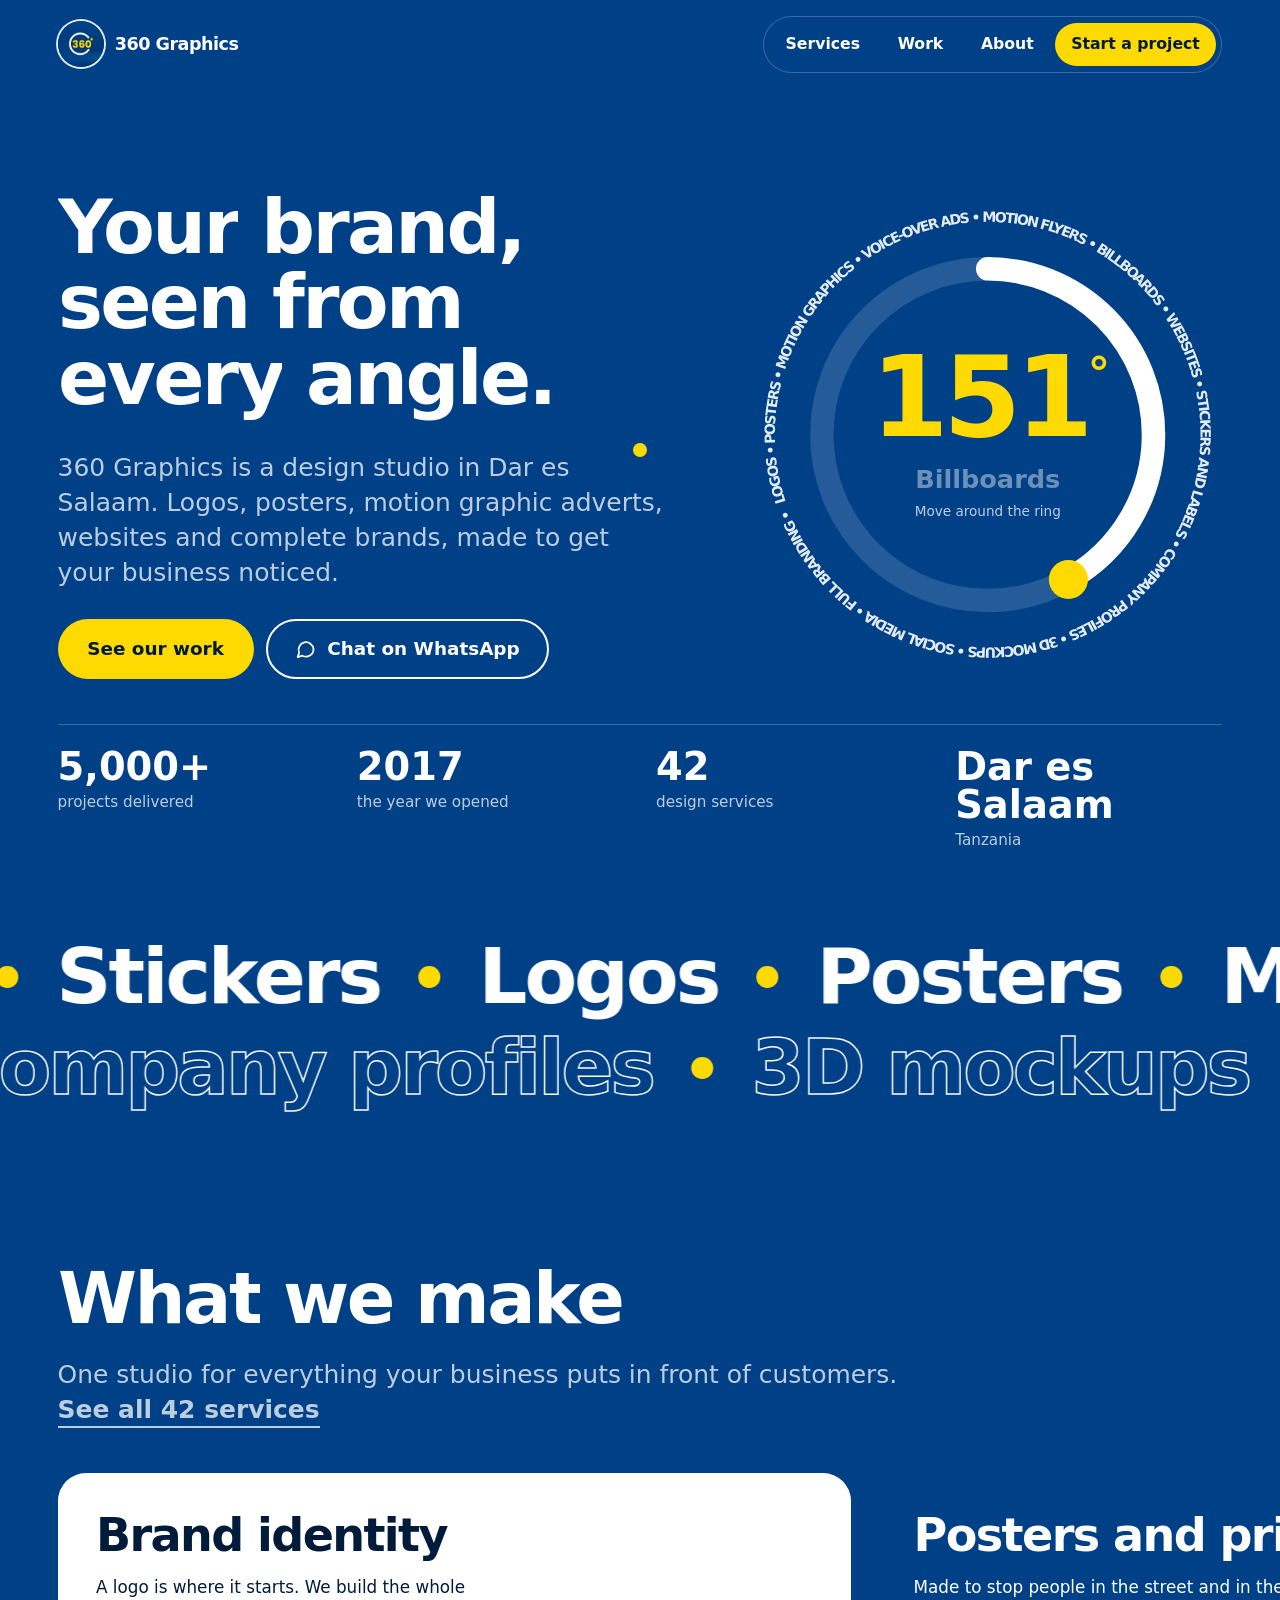
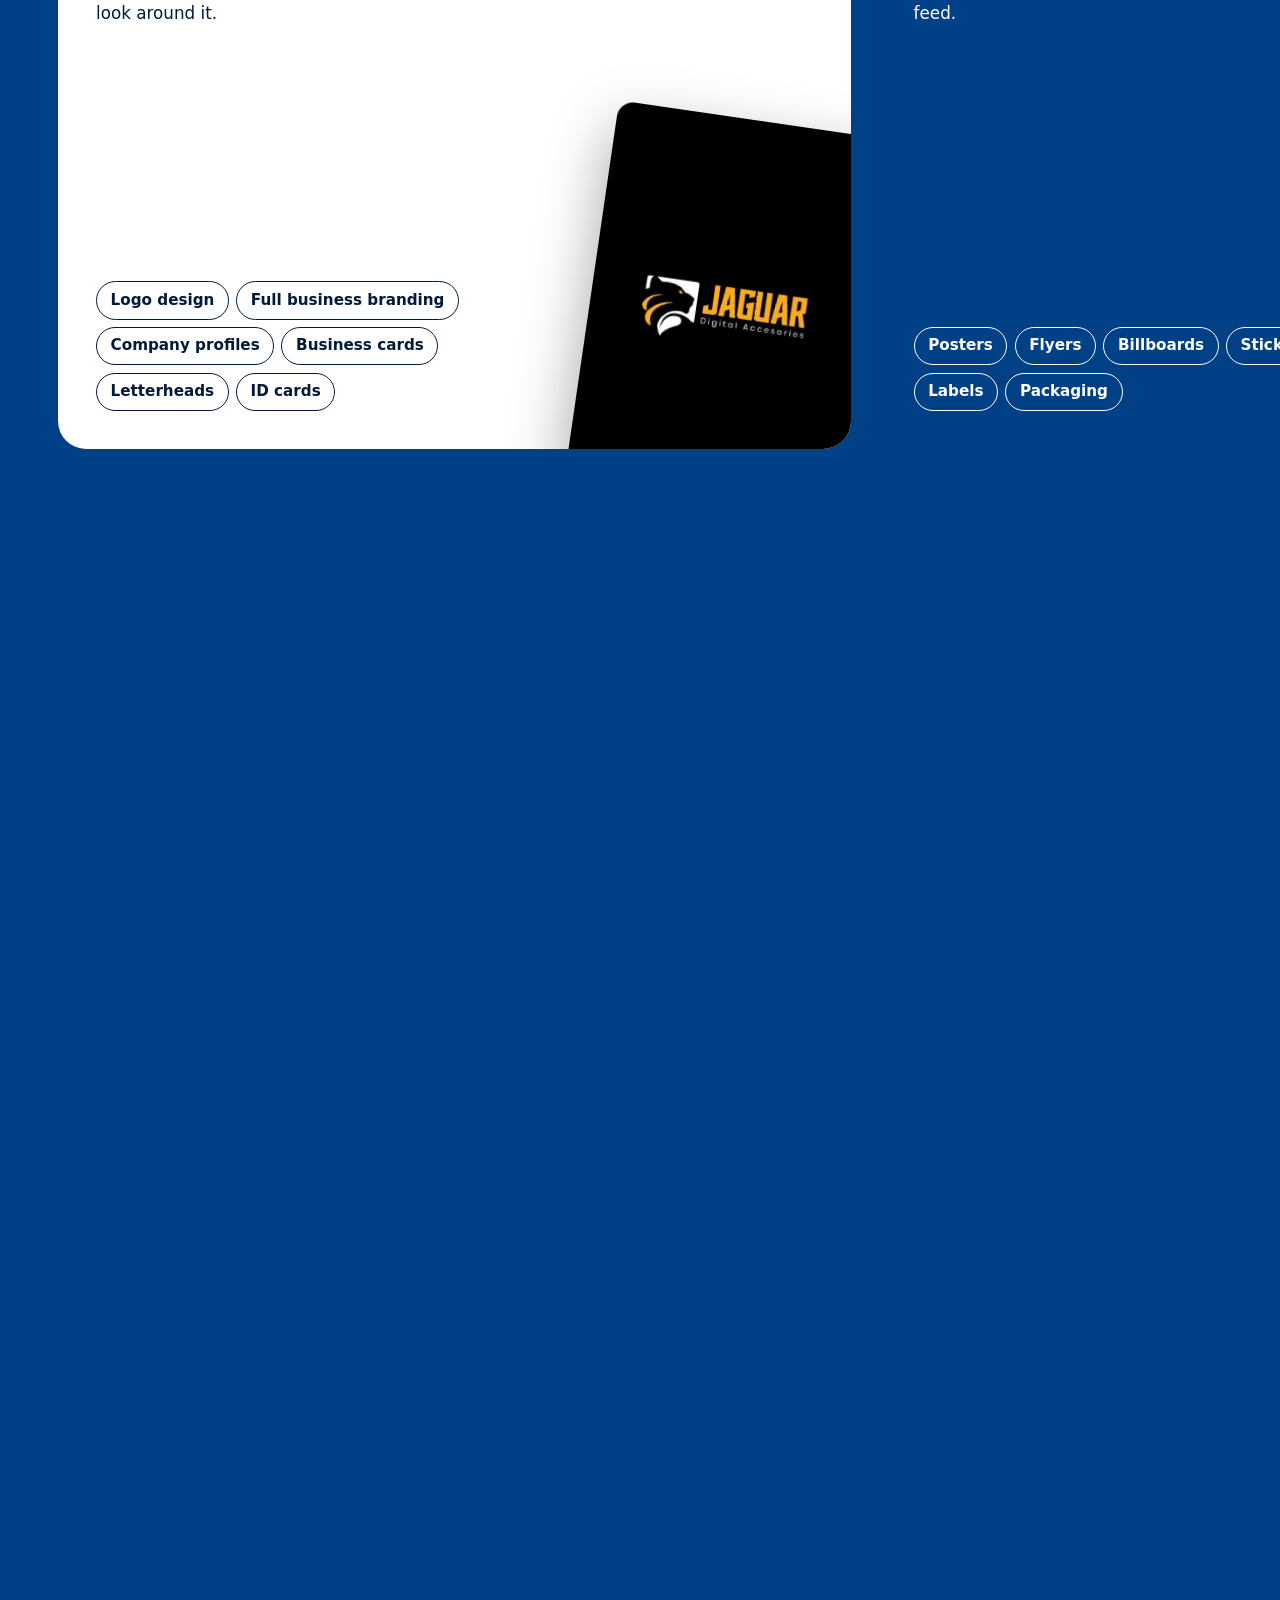
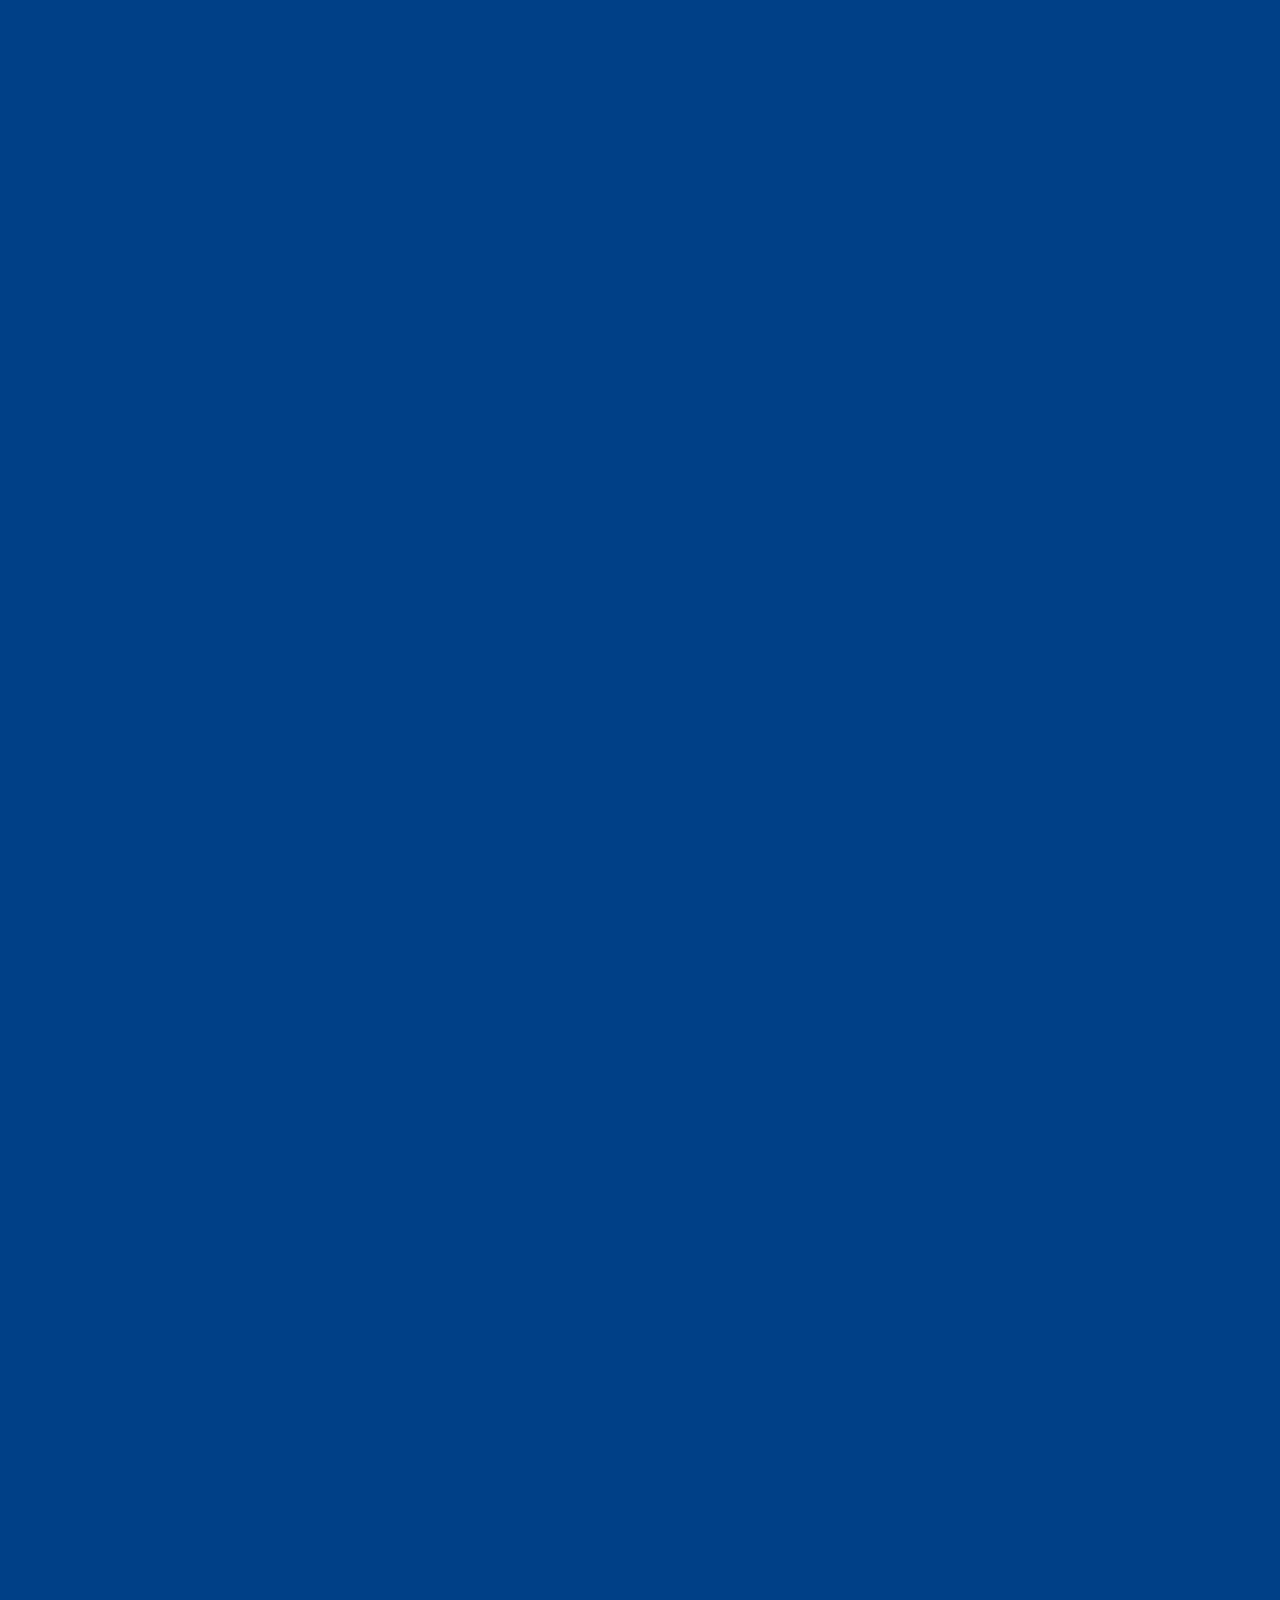
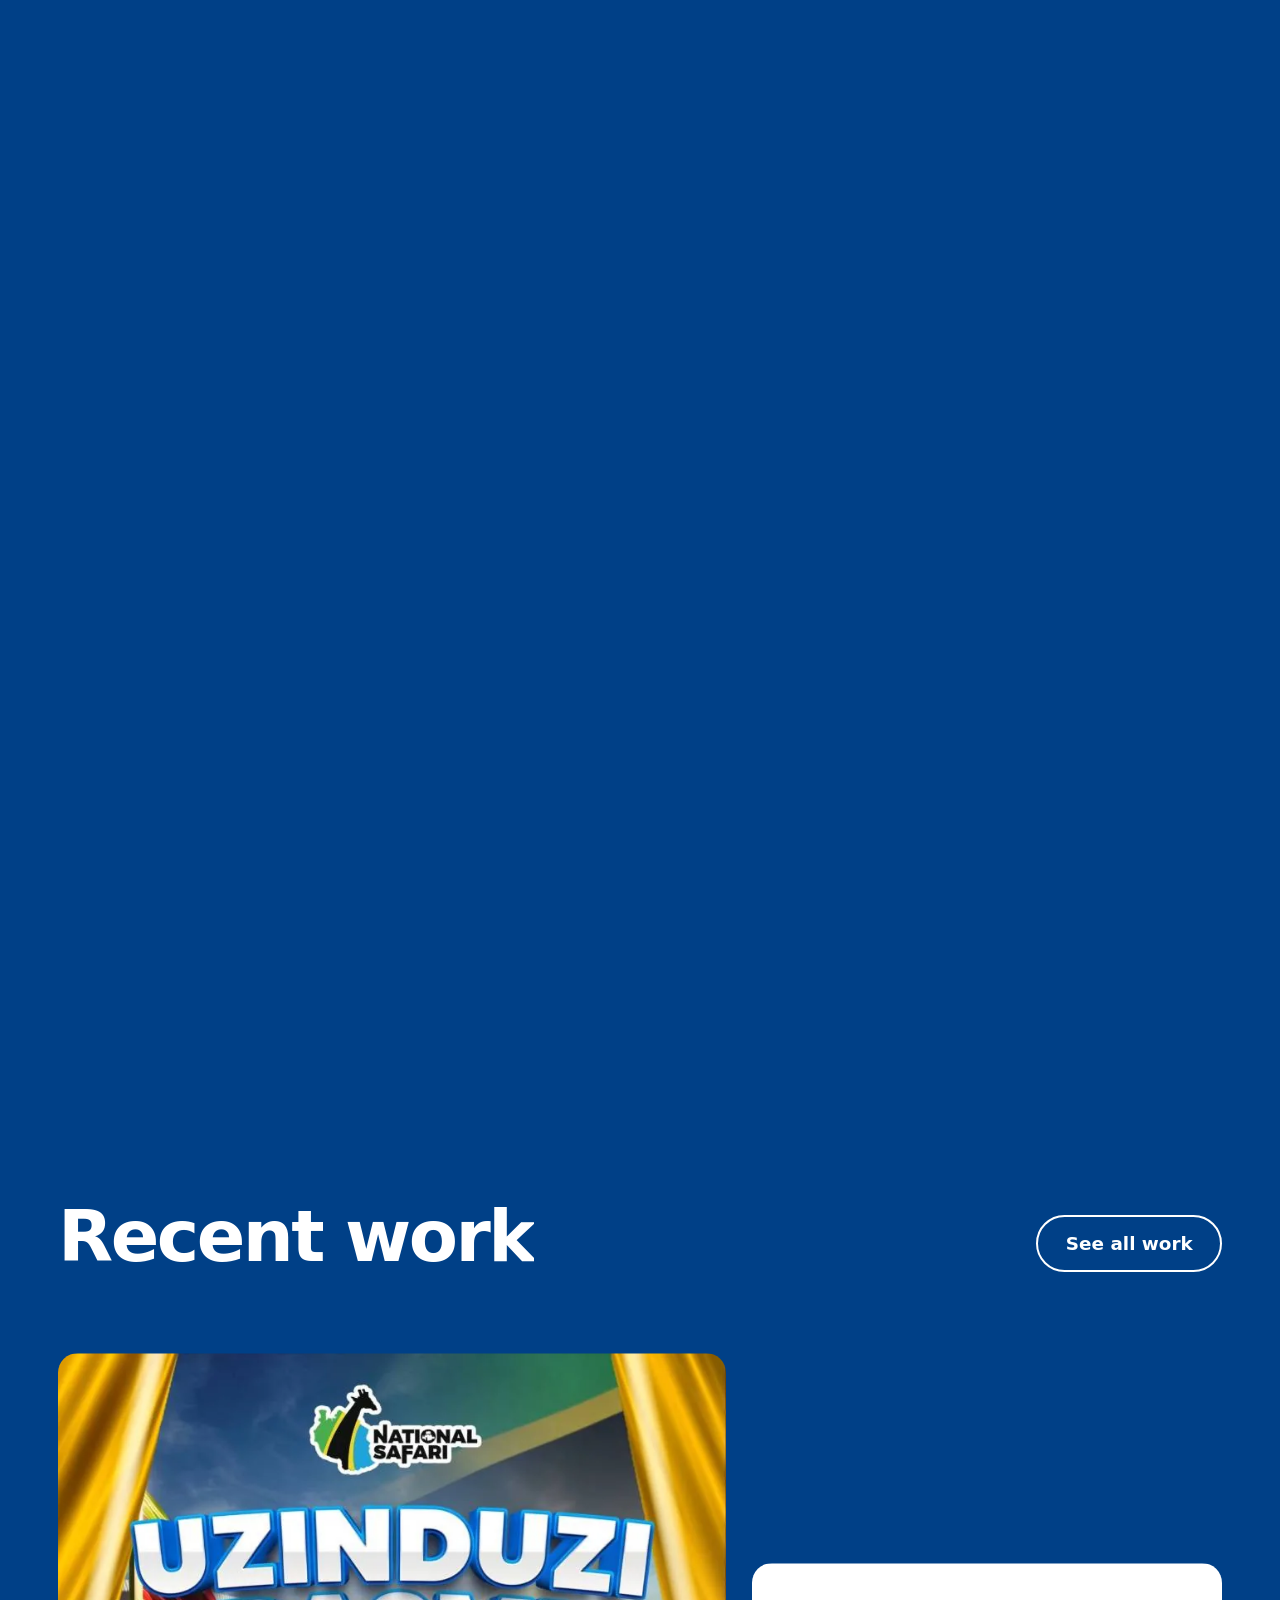
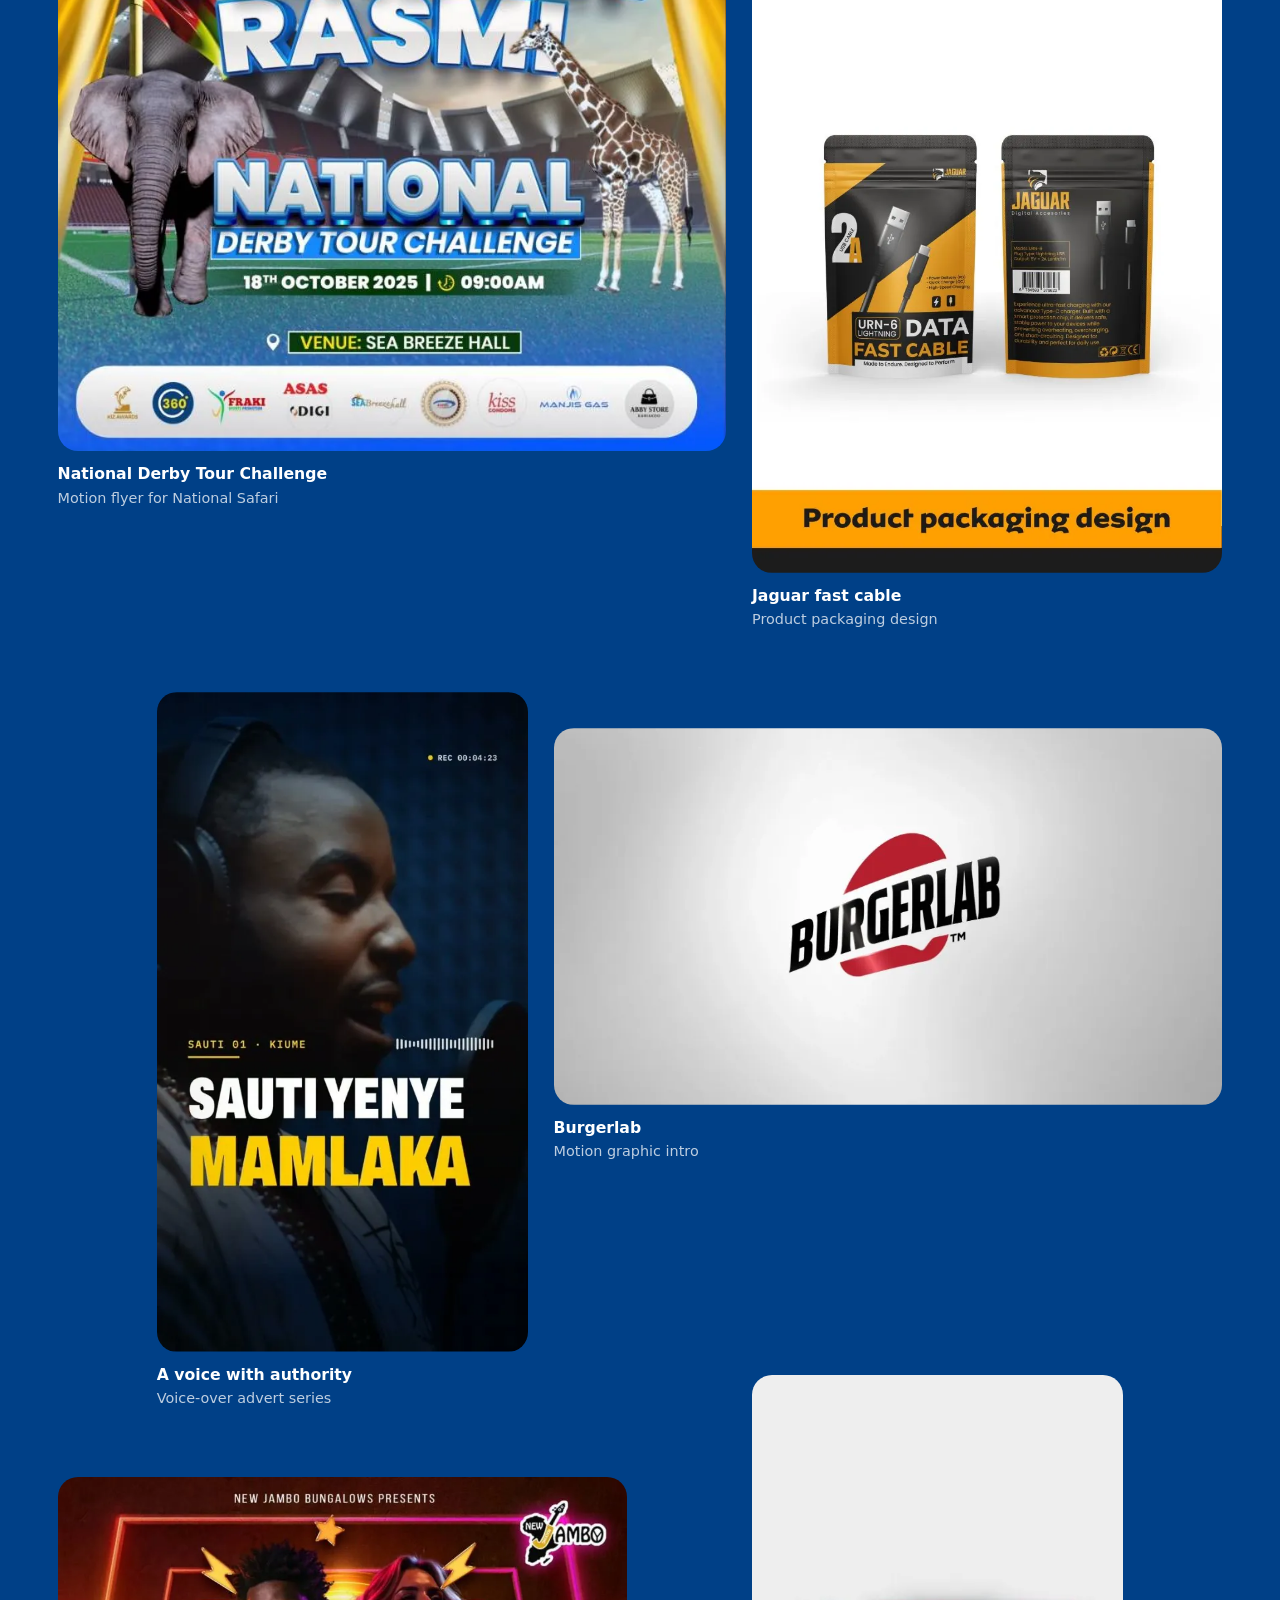
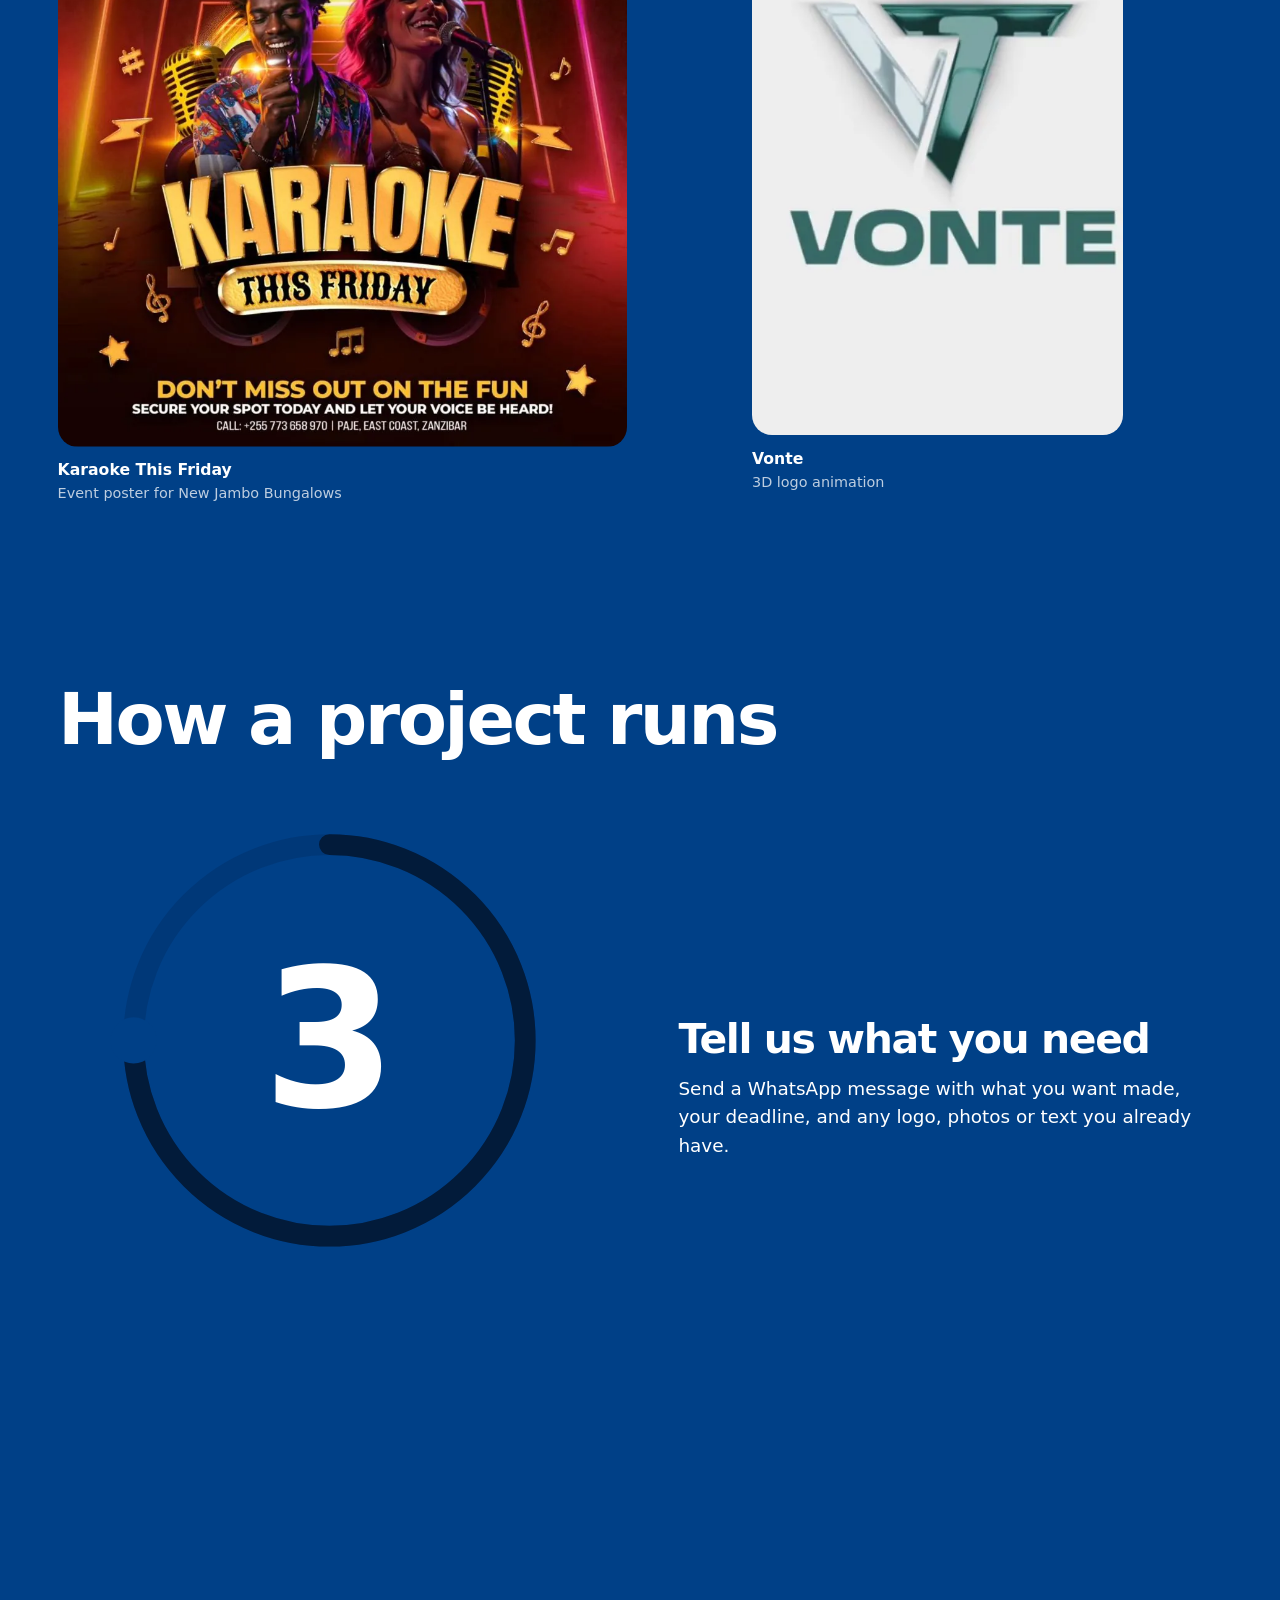
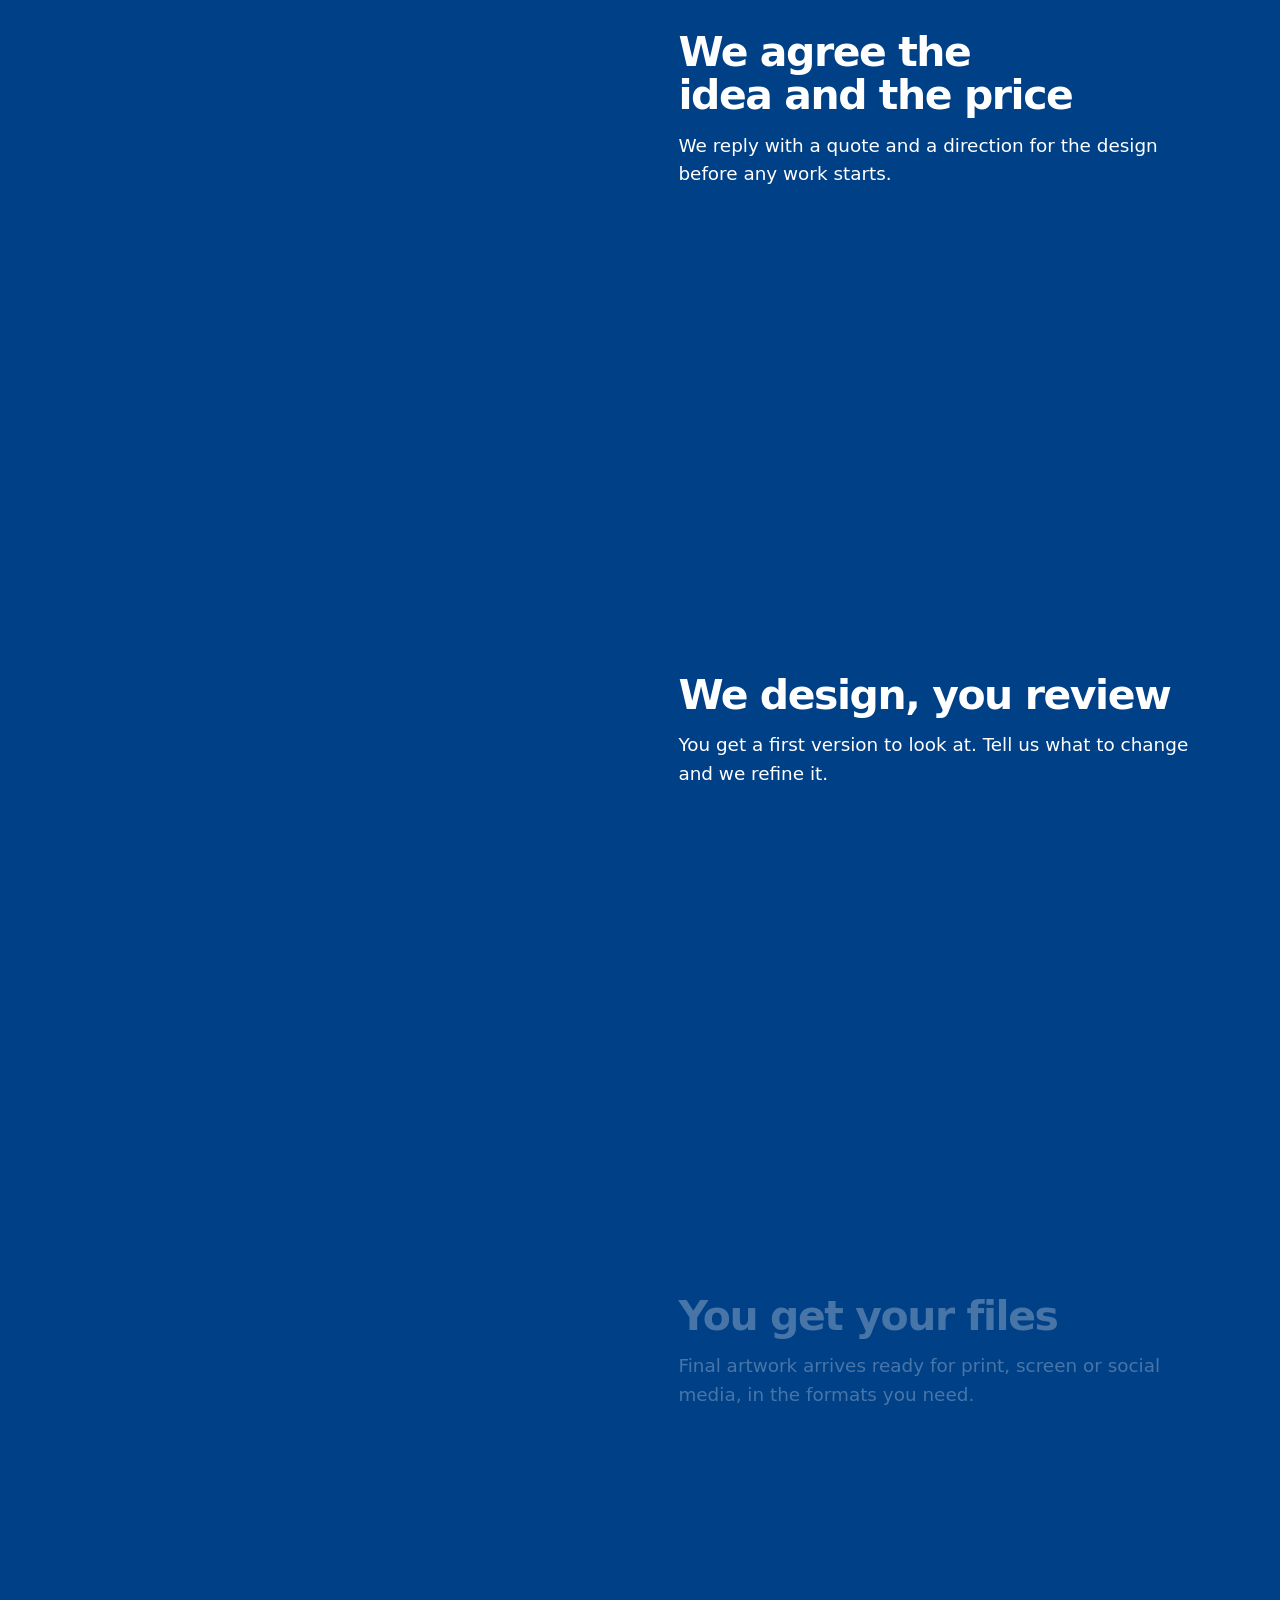
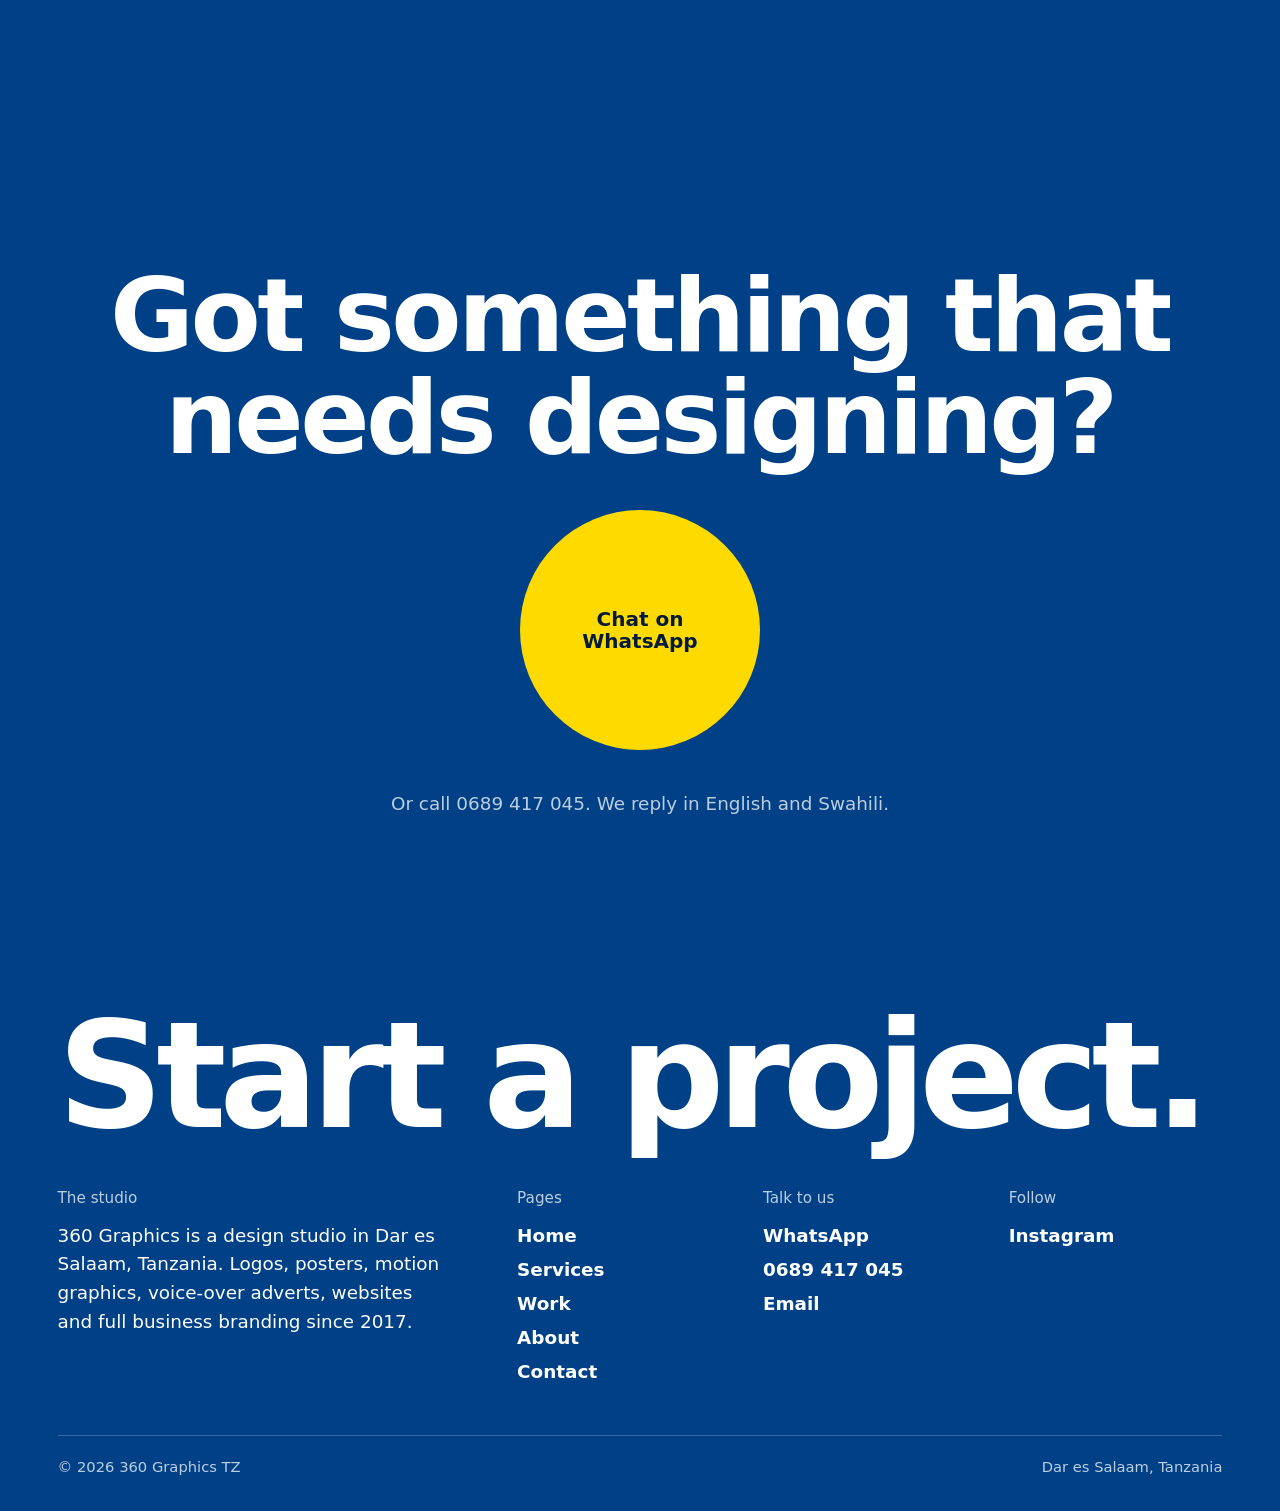
==== commit 9ae87c30: "Switch to Syne and Manrope fonts; use English throughout Co-Authored-By: Claude Opus 5.5 <noreply@an" ====
--- a/index.html
+++ b/index.html
@@ -12,8 +12,8 @@
 <meta property="og:image" content="img/og.jpg">
 <link rel="icon" href="img/favicon.png" type="image/png">
 <link rel="apple-touch-icon" href="img/apple-touch-icon.png">
-<link rel="preload" href="fonts/anybody.woff2" as="font" type="font/woff2" crossorigin>
-<link rel="preload" href="fonts/figtree.woff2" as="font" type="font/woff2" crossorigin>
+<link rel="preload" href="fonts/syne.woff2" as="font" type="font/woff2" crossorigin>
+<link rel="preload" href="fonts/manrope.woff2" as="font" type="font/woff2" crossorigin>
 <link rel="stylesheet" href="css/site.css">
 <script>document.documentElement.classList.add('js');setTimeout(function(){if(!window.__siteReady)document.documentElement.classList.add('no-anim')},4000)</script>
 </head>
@@ -39,16 +39,16 @@
     <li><a href="about.html">About</a></li>
     <li><a href="contact.html">Contact</a></li>
   </ul>
-  <div class="menu-foot"><a class="link" href="https://wa.me/255689417045?text=Habari%20360%20Graphics!%20I%20would%20like%20to%20talk%20about%20a%20design%20project." target="_blank" rel="noopener">WhatsApp 0689 417 045</a><a class="link" href="https://www.instagram.com/360._graphics/" target="_blank" rel="noopener">Instagram</a></div>
+  <div class="menu-foot"><a class="link" href="https://wa.me/255689417045?text=Hello%20360%20Graphics!%20I%20would%20like%20to%20talk%20about%20a%20design%20project." target="_blank" rel="noopener">WhatsApp 0689 417 045</a><a class="link" href="https://www.instagram.com/360._graphics/" target="_blank" rel="noopener">Instagram</a></div>
 </div>
 <main id="main">
 <section class="hero" data-theme="blue">
   <div class="wrap hero-grid">
     <h1 class="display h-xl" data-split>Your brand, seen from every angle.</h1>
-    <div class="dial" data-words='["Logos","Posters","Motion graphics","Matangazo ya sauti","Motion flyers","Mabango","Websites","Stickers and labels","Company profiles","3D mockups","Social media","Full branding"]' aria-hidden="true">
+    <div class="dial" data-words='["Logos","Posters","Motion graphics","Voice-over ads","Motion flyers","Billboards","Websites","Stickers and labels","Company profiles","3D mockups","Social media","Full branding"]' aria-hidden="true">
       <svg viewBox="0 0 600 600">
         <defs><path id="ring" d="M300,300 m-272,0 a272,272 0 1,1 544,0 a272,272 0 1,1 -544,0"/></defs>
-        <g class="dial-spin"><text class="dial-text"><textPath href="#ring" textLength="1700" lengthAdjust="spacing">LOGOS  •  POSTERS  •  MOTION GRAPHICS  •  MATANGAZO YA SAUTI  •  MOTION FLYERS  •  MABANGO  •  WEBSITES  •  STICKERS AND LABELS  •  COMPANY PROFILES  •  3D MOCKUPS  •  SOCIAL MEDIA  •  FULL BRANDING  •  </textPath></text></g>
+        <g class="dial-spin"><text class="dial-text"><textPath href="#ring" textLength="1700" lengthAdjust="spacing">LOGOS  •  POSTERS  •  MOTION GRAPHICS  •  VOICE-OVER ADS  •  MOTION FLYERS  •  BILLBOARDS  •  WEBSITES  •  STICKERS AND LABELS  •  COMPANY PROFILES  •  3D MOCKUPS  •  SOCIAL MEDIA  •  FULL BRANDING  •  </textPath></text></g>
         <circle cx="300" cy="300" r="212" fill="none" stroke="rgba(255,255,255,.14)" stroke-width="30"/>
         <circle class="dial-arc" cx="300" cy="300" r="212" fill="none" stroke="#fff" stroke-width="30" stroke-linecap="round" transform="rotate(-90 300 300)" stroke-dasharray="1332" stroke-dashoffset="1100"/>
         <circle class="dial-dot" cx="462" cy="163" r="25" fill="#feda00"/>
@@ -57,7 +57,7 @@
     </div>
     <div class="hero-copy">
       <p class="lead" data-reveal>360 Graphics is a design studio in Dar es Salaam. Logos, posters, motion graphic adverts, websites and complete brands, made to get your business noticed.</p>
-      <div class="hero-actions" data-reveal><a class="btn btn-solid" href="work.html">See our work</a><a class="btn btn-line" href="https://wa.me/255689417045?text=Habari%20360%20Graphics!%20I%20would%20like%20to%20talk%20about%20a%20design%20project." target="_blank" rel="noopener"><svg viewBox="0 0 24 24" fill="none" stroke="currentColor" stroke-width="2" stroke-linecap="round" stroke-linejoin="round" aria-hidden="true"><path d="M21 11.5a8.5 8.5 0 0 1-12.6 7.4L3 20.5l1.7-5A8.5 8.5 0 1 1 21 11.5Z"/></svg>Chat on WhatsApp</a></div>
+      <div class="hero-actions" data-reveal><a class="btn btn-solid" href="work.html">See our work</a><a class="btn btn-line" href="https://wa.me/255689417045?text=Hello%20360%20Graphics!%20I%20would%20like%20to%20talk%20about%20a%20design%20project." target="_blank" rel="noopener"><svg viewBox="0 0 24 24" fill="none" stroke="currentColor" stroke-width="2" stroke-linecap="round" stroke-linejoin="round" aria-hidden="true"><path d="M21 11.5a8.5 8.5 0 0 1-12.6 7.4L3 20.5l1.7-5A8.5 8.5 0 1 1 21 11.5Z"/></svg>Chat on WhatsApp</a></div>
     </div>
   </div>
   <div class="wrap">
@@ -71,8 +71,8 @@
 </section>
 
 <section class="marquee" data-theme="blue" aria-hidden="true">
-  <div class="marquee-row" data-dir="-1"><span>Logos</span><span>Posters</span><span>Motion graphics</span><span>Mabango</span><span>Websites</span><span>Stickers</span></div>
-  <div class="marquee-row is-outline" data-dir="1"><span>Matangazo ya sauti</span><span>Company profiles</span><span>3D mockups</span><span>Business cards</span><span>Labels</span></div>
+  <div class="marquee-row" data-dir="-1"><span>Logos</span><span>Posters</span><span>Motion graphics</span><span>Billboards</span><span>Websites</span><span>Stickers</span></div>
+  <div class="marquee-row is-outline" data-dir="1"><span>Voice-over ads</span><span>Company profiles</span><span>3D mockups</span><span>Business cards</span><span>Labels</span></div>
 </section>
 
 <section class="hs band" data-theme="paper">
@@ -88,8 +88,8 @@
     </article>
     <article class="hs-panel">
       <div><h3 class="display">Posters and print</h3><p style="margin-top:1rem">Made to stop people in the street and in the feed.</p></div>
-      <ul><li>Posters</li><li>Flyers</li><li>Mabango</li><li>Stickers</li><li>Labels</li><li>Packaging</li></ul>
-      <figure><img src="img/work/ofa-kabambe.webp" width="756" height="920" alt="Ofa Kabambe — Promotion poster for Nick Smart Services" loading="lazy" decoding="async"></figure>
+      <ul><li>Posters</li><li>Flyers</li><li>Billboards</li><li>Stickers</li><li>Labels</li><li>Packaging</li></ul>
+      <figure><img src="img/work/ofa-kabambe.webp" width="756" height="920" alt="Ramadan gas offer — Promotion poster for Nick Smart Services" loading="lazy" decoding="async"></figure>
     </article>
     <article class="hs-panel">
       <div><h3 class="display">Motion graphics</h3><p style="margin-top:1rem">Adverts that move, cut for phones, TV and big screens.</p></div>
@@ -97,9 +97,9 @@
       <figure><img src="img/work/national-safari.webp" width="805" height="840" alt="National Derby Tour Challenge — Motion flyer for National Safari" loading="lazy" decoding="async"></figure>
     </article>
     <article class="hs-panel">
-      <div><h3 class="display">Matangazo ya sauti</h3><p style="margin-top:1rem">Voice-over adverts in Kiswahili and English, written the way your customers speak.</p></div>
+      <div><h3 class="display">Voice-over adverts</h3><p style="margin-top:1rem">Voice-over adverts in English and Swahili, written the way your customers speak.</p></div>
       <ul><li>Voice-over ads</li><li>Ad scripts</li><li>Voice-over for video</li></ul>
-      <figure><img src="img/work/sauti-yenye-mamlaka.webp" width="563" height="1000" alt="Sauti Yenye Mamlaka — Voice-over advert series" loading="lazy" decoding="async"></figure>
+      <figure><img src="img/work/sauti-yenye-mamlaka.webp" width="563" height="1000" alt="A voice with authority — Voice-over advert series" loading="lazy" decoding="async"></figure>
     </article>
     <article class="hs-panel">
       <div><h3 class="display">Web and social</h3><p style="margin-top:1rem">Where customers look you up before they call.</p></div>
@@ -123,7 +123,7 @@
     <div class="feat">
       <a class="f1" href="work.html" data-speed="0.6" data-cursor="View"><figure data-clip><img src="img/work/national-safari.webp" width="805" height="840" alt="National Derby Tour Challenge — Motion flyer for National Safari" loading="lazy" decoding="async"></figure><p class="cap">National Derby Tour Challenge<span>Motion flyer for National Safari</span></p></a>
       <a class="f2" href="work.html" data-speed="1.4" data-cursor="View"><figure data-clip><img src="img/work/jaguar-packaging.webp" width="772" height="1000" alt="Jaguar fast cable — Product packaging design" loading="lazy" decoding="async"></figure><p class="cap">Jaguar fast cable<span>Product packaging design</span></p></a>
-      <a class="f3" href="work.html" data-speed="1.1" data-cursor="View"><figure data-clip><img src="img/work/sauti-yenye-mamlaka.webp" width="563" height="1000" alt="Sauti Yenye Mamlaka — Voice-over advert series" loading="lazy" decoding="async"></figure><p class="cap">Sauti Yenye Mamlaka<span>Voice-over advert series</span></p></a>
+      <a class="f3" href="work.html" data-speed="1.1" data-cursor="View"><figure data-clip><img src="img/work/sauti-yenye-mamlaka.webp" width="563" height="1000" alt="A voice with authority — Voice-over advert series" loading="lazy" decoding="async"></figure><p class="cap">A voice with authority<span>Voice-over advert series</span></p></a>
       <a class="f4" href="work.html" data-speed="0.5" data-cursor="View"><figure data-clip><img src="img/work/burgerlab.webp" width="1000" height="563" alt="Burgerlab — Motion graphic intro" loading="lazy" decoding="async"></figure><p class="cap">Burgerlab<span>Motion graphic intro</span></p></a>
       <a class="f5" href="work.html" data-speed="0.9" data-cursor="View"><figure data-clip><img src="img/work/karaoke-friday.webp" width="920" height="920" alt="Karaoke This Friday — Event poster for New Jambo Bungalows" loading="lazy" decoding="async"></figure><p class="cap">Karaoke This Friday<span>Event poster for New Jambo Bungalows</span></p></a>
       <a class="f6" href="work.html" data-speed="1.6" data-cursor="View"><figure data-clip><img src="img/work/vonte.webp" width="480" height="854" alt="Vonte — 3D logo animation" loading="lazy" decoding="async"></figure><p class="cap">Vonte<span>3D logo animation</span></p></a>
@@ -154,18 +154,18 @@
 <section class="band" data-theme="blue">
   <div class="wrap cta">
     <h2 class="display h-xl" data-split>Got something that needs designing?</h2>
-    <a class="big-btn" data-magnetic href="https://wa.me/255689417045?text=Habari%20360%20Graphics!%20I%20would%20like%20to%20talk%20about%20a%20design%20project." target="_blank" rel="noopener">Chat on WhatsApp</a>
-    <p class="muted" data-reveal>Or call 0689 417 045. We reply in Kiswahili or English.</p>
+    <a class="big-btn" data-magnetic href="https://wa.me/255689417045?text=Hello%20360%20Graphics!%20I%20would%20like%20to%20talk%20about%20a%20design%20project." target="_blank" rel="noopener">Chat on WhatsApp</a>
+    <p class="muted" data-reveal>Or call 0689 417 045. We reply in English and Swahili.</p>
   </div>
 </section>
 </main>
 <footer class="footer wrap" data-theme="night">
   <div class="footer-top">
-    <a class="display footer-word" href="contact.html">Tuanze kazi.</a>
+    <a class="display footer-word" href="contact.html">Start a project.</a>
     <div class="footer-cols">
       <div><h2>The studio</h2><p style="max-width:24rem">360 Graphics is a design studio in Dar es Salaam, Tanzania. Logos, posters, motion graphics, voice-over adverts, websites and full business branding since 2017.</p></div>
       <div><h2>Pages</h2><ul><li><a href="index.html">Home</a></li><li><a href="services.html">Services</a></li><li><a href="work.html">Work</a></li><li><a href="about.html">About</a></li><li><a href="contact.html">Contact</a></li></ul></div>
-      <div><h2>Talk to us</h2><ul><li><a href="https://wa.me/255689417045?text=Habari%20360%20Graphics!%20I%20would%20like%20to%20talk%20about%20a%20design%20project." target="_blank" rel="noopener">WhatsApp</a></li><li><a href="tel:+255689417045">0689 417 045</a></li><li><a href="mailto:360graphicstz@gmail.com">Email</a></li></ul></div>
+      <div><h2>Talk to us</h2><ul><li><a href="https://wa.me/255689417045?text=Hello%20360%20Graphics!%20I%20would%20like%20to%20talk%20about%20a%20design%20project." target="_blank" rel="noopener">WhatsApp</a></li><li><a href="tel:+255689417045">0689 417 045</a></li><li><a href="mailto:360graphicstz@gmail.com">Email</a></li></ul></div>
       <div><h2>Follow</h2><ul><li><a href="https://www.instagram.com/360._graphics/" target="_blank" rel="noopener">Instagram</a></li></ul></div>
     </div>
   </div>
--- a/css/site.css
+++ b/css/site.css
@@ -1,11 +1,11 @@
 /* 360 Graphics TZ — site styles */
-@font-face{font-family:"Anybody";src:url("../fonts/anybody.woff2") format("woff2");font-weight:100 900;font-stretch:50% 150%;font-display:swap}
-@font-face{font-family:"Figtree";src:url("../fonts/figtree.woff2") format("woff2");font-weight:300 900;font-display:swap}
+@font-face{font-family:"Syne";src:url("../fonts/syne.woff2") format("woff2");font-weight:400 800;font-display:swap}
+@font-face{font-family:"Manrope";src:url("../fonts/manrope.woff2") format("woff2");font-weight:200 800;font-display:swap}
 
 :root{
   --blue:#004087; --blue-deep:#002a5c; --night:#021b3a; --yellow:#feda00; --paper:#eef3fa; --white:#fff;
-  --display:"Anybody","Arial Black",system-ui,sans-serif;
-  --body:"Figtree",system-ui,-apple-system,"Segoe UI",sans-serif;
+  --display:"Syne","Arial Black",system-ui,sans-serif;
+  --body:"Manrope",system-ui,-apple-system,"Segoe UI",sans-serif;
   --pad:clamp(1.25rem,4.5vw,4.5rem);
   --ease:cubic-bezier(.22,1,.36,1);
   --bg:var(--blue); --fg:var(--white); --muted:rgba(255,255,255,.74); --accent:var(--yellow); --on-accent:var(--night); --line:rgba(255,255,255,.22);
@@ -30,11 +30,11 @@
 .skip:focus{top:1rem}
 
 /* ---------- type ---------- */
-.display{font-family:var(--display);font-weight:800;font-stretch:78%;line-height:.94;letter-spacing:-.015em;text-wrap:balance}
-.h-xl{font-size:clamp(3rem,10.2vw,10.5rem)}
-.h-lg{font-size:clamp(2.5rem,7.2vw,7rem)}
-.h-md{font-size:clamp(1.9rem,4.2vw,3.75rem);line-height:1}
-.h-sm{font-size:clamp(1.3rem,2.1vw,1.85rem);line-height:1.1;font-stretch:88%}
+.display{font-family:var(--display);font-weight:700;line-height:1;letter-spacing:-.035em;text-wrap:balance}
+.h-xl{font-size:clamp(2.5rem,8vw,8.25rem)}
+.h-lg{font-size:clamp(2.1rem,5.6vw,5.5rem)}
+.h-md{font-size:clamp(1.55rem,3.2vw,2.9rem);line-height:1.05}
+.h-sm{font-size:clamp(1.3rem,2.1vw,1.85rem);line-height:1.1}
 .lead{font-size:clamp(1.1rem,1rem + .7vw,1.6rem);line-height:1.4;max-width:34em;color:var(--muted)}
 .muted{color:var(--muted)}
 .accent{color:var(--accent)}
@@ -71,7 +71,7 @@
 /* ---------- header ---------- */
 .header{position:fixed;inset:0 0 auto 0;z-index:100;display:flex;align-items:center;justify-content:space-between;padding:1rem var(--pad);transition:transform .5s var(--ease)}
 .header.is-hidden{transform:translateY(-110%)}
-.brand{display:inline-flex;align-items:center;gap:.7rem;text-decoration:none;font-family:var(--display);font-weight:800;font-stretch:85%;font-size:1.15rem;letter-spacing:-.01em}
+.brand{display:inline-flex;align-items:center;gap:.7rem;text-decoration:none;font-family:var(--display);font-weight:700;font-size:1.1rem;letter-spacing:-.03em}
 .brand img{width:46px;height:46px;border-radius:50%;box-shadow:0 0 0 2px rgba(255,255,255,.9)}
 .nav{display:none;align-items:center;gap:.35rem;padding:.35rem;border-radius:99px;background:color-mix(in srgb,var(--bg) 78%,transparent);backdrop-filter:blur(14px);-webkit-backdrop-filter:blur(14px);border:1px solid var(--line);transition:background-color .7s}
 .nav a{padding:.6rem 1rem;border-radius:99px;text-decoration:none;font-weight:600;font-size:.98rem;transition:background-color .3s,color .3s}
@@ -92,7 +92,7 @@
 .menu-open .header{color:var(--night)}
 .menu ul{display:grid;gap:.2rem}
 .menu li{overflow:hidden}
-.menu li a{display:block;font-family:var(--display);font-weight:800;font-stretch:75%;font-size:clamp(2.8rem,13vw,5.5rem);line-height:1.02;text-decoration:none;transform:translateY(110%);transition:transform .7s var(--ease)}
+.menu li a{display:block;font-family:var(--display);font-weight:700;letter-spacing:-.04em;font-size:clamp(2.4rem,11vw,4.6rem);line-height:1.02;text-decoration:none;transform:translateY(110%);transition:transform .7s var(--ease)}
 .menu-open .menu li a{transform:none}
 .menu li:nth-child(2) a{transition-delay:.05s}.menu li:nth-child(3) a{transition-delay:.1s}.menu li:nth-child(4) a{transition-delay:.15s}.menu li:nth-child(5) a{transition-delay:.2s}
 .menu-foot{display:flex;flex-wrap:wrap;gap:.5rem 1.5rem;font-weight:700}
@@ -101,7 +101,7 @@
 .iris{position:fixed;inset:0;z-index:200;background:var(--yellow);color:var(--night);display:none;align-items:center;justify-content:center;pointer-events:none;clip-path:circle(150% at 50% 50%)}
 .js .iris{display:flex}
 .no-anim .iris{display:none!important}
-.iris-count{font-family:var(--display);font-weight:800;font-stretch:75%;font-size:clamp(4rem,18vw,13rem);line-height:1;font-variant-numeric:tabular-nums;display:none}
+.iris-count{font-family:var(--display);font-weight:800;letter-spacing:-.05em;font-size:clamp(3.5rem,15vw,10rem);line-height:1;font-variant-numeric:tabular-nums;display:none}
 .iris.is-loader .iris-count{display:block}
 .iris-count sup{font-size:.45em;vertical-align:top;position:relative;top:.1em}
 
@@ -121,18 +121,18 @@
 .hero-actions{display:flex;flex-wrap:wrap;gap:.75rem}
 .dial{position:relative;width:min(92vw,560px);aspect-ratio:1;margin-inline:auto;touch-action:pan-y;user-select:none;-webkit-user-select:none}
 .dial svg{width:100%;height:100%;overflow:visible}
-.dial-text{font-family:var(--display);font-weight:700;font-stretch:110%;font-size:19px;letter-spacing:.06em;fill:var(--fg);opacity:.9}
+.dial-text{font-family:var(--body);font-weight:700;font-size:18px;letter-spacing:.08em;fill:var(--fg);opacity:.9}
 .dial-centre{position:absolute;inset:0;display:flex;flex-direction:column;align-items:center;justify-content:center;text-align:center;pointer-events:none}
-.dial-deg{font-family:var(--display);font-weight:800;font-stretch:72%;font-size:clamp(4rem,17vw,8.5rem);line-height:.9;color:var(--yellow);font-variant-numeric:tabular-nums}
+.dial-deg{font-family:var(--display);font-weight:800;letter-spacing:-.05em;font-size:clamp(3.4rem,14vw,7rem);line-height:.9;color:var(--yellow);font-variant-numeric:tabular-nums}
 .dial-deg sup{font-size:.4em;vertical-align:top;position:relative;top:.15em}
-.dial-word{font-family:var(--display);font-weight:700;font-stretch:90%;font-size:clamp(1.05rem,3.6vw,1.6rem);margin-top:.35rem;min-height:1.3em}
+.dial-word{font-family:var(--display);font-weight:700;font-size:clamp(1.05rem,3.6vw,1.6rem);margin-top:.35rem;min-height:1.3em}
 .dial-hint{font-size:.85rem;color:var(--muted);margin-top:.5rem}
 .hero-strip{display:grid;grid-template-columns:repeat(2,minmax(0,1fr));gap:1rem 2rem;border-top:1px solid var(--line);margin-top:clamp(2rem,5vh,4rem);padding-block:1.4rem 1.8rem}
-.hero-strip dt{font-family:var(--display);font-weight:800;font-stretch:80%;font-size:clamp(1.5rem,3vw,2.4rem);line-height:1}
+.hero-strip dt{font-family:var(--display);font-weight:800;font-size:clamp(1.5rem,3vw,2.4rem);line-height:1}
 .hero-strip dd{margin:.3rem 0 0;color:var(--muted);font-size:.95rem}
 @media (min-width:980px){
   .hero-grid{grid-template-columns:minmax(0,7fr) minmax(0,5fr);column-gap:3vw;row-gap:2.2rem;align-items:center}
-  .hero h1{grid-column:1;grid-row:1;font-size:clamp(3rem,7.4vw,8.4rem);align-self:end}
+  .hero h1{grid-column:1;grid-row:1;font-size:clamp(2.8rem,5.9vw,6.6rem);align-self:end}
   .hero-copy{grid-column:1;grid-row:2;align-self:start}
   .dial{grid-column:2;grid-row:1/3;width:100%;max-width:600px;margin:0 0 0 auto}
   .hero-strip{grid-template-columns:repeat(4,minmax(0,1fr))}
@@ -140,7 +140,7 @@
 
 /* ---------- marquee ---------- */
 .marquee{overflow:hidden;padding-block:clamp(1.2rem,3vw,2.2rem);display:grid;gap:.4rem}
-.marquee-row{display:flex;width:max-content;will-change:transform;font-family:var(--display);font-weight:800;font-stretch:72%;font-size:clamp(2.6rem,7.5vw,7rem);line-height:1;white-space:nowrap}
+.marquee-row{display:flex;letter-spacing:-.04em;width:max-content;will-change:transform;font-family:var(--display);font-weight:800;font-size:clamp(2.2rem,6vw,5.5rem);line-height:1.1;white-space:nowrap}
 .marquee-row span{padding-right:.5em;display:inline-flex;align-items:center;gap:.5em}
 .marquee-row span::after{content:"";width:.28em;height:.28em;border-radius:50%;background:var(--accent);flex:none}
 .marquee-row.is-outline{color:transparent;-webkit-text-stroke:1.5px var(--fg)}
@@ -151,7 +151,7 @@
 .hs-panel{position:relative;display:grid;gap:1.5rem;align-content:space-between;padding:clamp(1.5rem,3vw,2.75rem);border-radius:28px;background:var(--white);color:var(--night);min-height:26rem;overflow:hidden}
 .hs-panel:nth-child(3n+2){background:var(--blue);color:#fff}
 .hs-panel:nth-child(3n){background:var(--night);color:#fff}
-.hs-panel h3{font-size:clamp(2.2rem,4.6vw,4.4rem)}
+.hs-panel h3{font-size:clamp(1.9rem,3.6vw,3.4rem)}
 .hs-panel ul{display:flex;flex-wrap:wrap;gap:.45rem;max-width:30rem;position:relative;z-index:2}
 .hs-panel li{padding:.4rem .85rem;border-radius:99px;border:1.5px solid currentColor;font-weight:600;font-size:.95rem;background:inherit}
 .hs-panel figure{position:absolute;right:-4%;bottom:-8%;width:44%;max-width:300px;border-radius:16px;overflow:hidden;transform:rotate(7deg);box-shadow:0 24px 60px rgba(0,0,0,.35);z-index:1}
@@ -182,12 +182,12 @@
 .proc-dial{display:none}
 .proc-steps{display:grid;gap:clamp(2.5rem,7vh,5rem);counter-reset:step}
 .proc-step{counter-increment:step;display:grid;gap:.9rem;max-width:34rem;padding-top:1.4rem;border-top:2px solid var(--line);transition:opacity .5s}
-.proc-step::before{content:counter(step);font-family:var(--display);font-weight:800;font-stretch:75%;font-size:1.4rem;width:2.4rem;height:2.4rem;border-radius:50%;background:var(--fg);color:var(--bg);display:grid;place-items:center;transition:background-color .7s,color .7s}
+.proc-step::before{content:counter(step);font-family:var(--display);font-weight:800;font-size:1.4rem;width:2.4rem;height:2.4rem;border-radius:50%;background:var(--fg);color:var(--bg);display:grid;place-items:center;transition:background-color .7s,color .7s}
 @media (min-width:900px){
   .proc{grid-template-columns:minmax(0,1fr) minmax(0,1fr);gap:6vw;align-items:start}
   .proc-dial{display:block;position:sticky;top:16vh;width:min(36vw,480px);aspect-ratio:1;margin-inline:auto}
   .proc-dial svg{width:100%;height:100%;overflow:visible}
-  .proc-dial .n{position:absolute;inset:0;display:grid;place-items:center;font-family:var(--display);font-weight:800;font-stretch:70%;font-size:clamp(7rem,15vw,14rem);line-height:1}
+  .proc-dial .n{position:absolute;inset:0;display:grid;place-items:center;font-family:var(--display);font-weight:800;font-size:clamp(7rem,15vw,14rem);line-height:1}
   .js .proc-step{min-height:62vh;align-content:center;opacity:.28;border-top:0;padding-top:0}
   .js .proc-step.is-on{opacity:1}
   .js .proc-step::before{display:none}
@@ -196,14 +196,14 @@
 /* ---------- CTA ---------- */
 .cta{text-align:center;display:grid;justify-items:center;gap:2.5rem}
 .cta .h-xl{max-width:11em}
-.big-btn{position:relative;display:grid;place-items:center;width:clamp(11rem,22vw,15rem);aspect-ratio:1;border-radius:50%;background:var(--accent);color:var(--on-accent);text-decoration:none;font-family:var(--display);font-weight:800;font-stretch:80%;font-size:1.25rem;line-height:1.1;text-align:center;padding:1.5rem;transition:background-color .3s,color .3s}
+.big-btn{position:relative;display:grid;place-items:center;width:clamp(11rem,22vw,15rem);aspect-ratio:1;border-radius:50%;background:var(--accent);color:var(--on-accent);text-decoration:none;font-family:var(--display);font-weight:800;font-size:1.25rem;line-height:1.1;text-align:center;padding:1.5rem;transition:background-color .3s,color .3s}
 .big-btn:hover{background:var(--fg);color:var(--bg)}
 
 /* ---------- footer ---------- */
 .footer{padding-block:clamp(3rem,8vh,6rem) 2rem;display:grid;gap:3rem}
 .footer-top{display:grid;gap:2.5rem}
-.footer-word{font-size:clamp(3.2rem,15.5vw,17rem);line-height:.86;font-stretch:62%;text-decoration:none;display:block;transition:font-stretch .9s var(--ease),color .3s}
-.footer-word:hover{font-stretch:100%;color:var(--accent)}
+.footer-word{font-size:clamp(2.6rem,11.5vw,12.5rem);line-height:.95;letter-spacing:-.05em;text-decoration:none;display:block;transition:letter-spacing .9s var(--ease),color .3s}
+.footer-word:hover{letter-spacing:-.02em;color:var(--accent)}
 .footer-cols{display:grid;gap:2rem;grid-template-columns:repeat(2,minmax(0,1fr))}
 .footer-cols h2{font-family:var(--body);font-size:.95rem;font-weight:500;color:var(--muted);margin-bottom:.7rem}
 .footer-cols li+li{margin-top:.35rem}
@@ -230,8 +230,8 @@
 @media (min-width:900px){.svc-group{grid-template-columns:minmax(0,4fr) minmax(0,8fr);gap:4vw}.svc-group>header{position:sticky;top:6.5rem;align-self:start}}
 .svc{border-bottom:1px solid var(--line)}
 .svc:first-child{border-top:1px solid var(--line)}
-.svc button{all:unset;box-sizing:border-box;display:flex;align-items:center;justify-content:space-between;gap:1rem;width:100%;cursor:pointer;padding:1.05rem 0;font-family:var(--display);font-weight:700;font-stretch:84%;font-size:clamp(1.35rem,2.6vw,2.2rem);line-height:1.1;transition:padding .5s var(--ease),color .3s,font-stretch .6s var(--ease)}
-.svc button:hover,.svc.is-open button{padding-left:.9rem;color:var(--accent);font-stretch:100%}
+.svc button{all:unset;letter-spacing:-.025em;box-sizing:border-box;display:flex;align-items:center;justify-content:space-between;gap:1rem;width:100%;cursor:pointer;padding:1.05rem 0;font-family:var(--display);font-weight:700;font-size:clamp(1.2rem,2.2vw,1.85rem);line-height:1.15;transition:padding .5s var(--ease),color .3s}
+.svc button:hover,.svc.is-open button{padding-left:.9rem;color:var(--accent)}
 .svc button:focus-visible{outline:3px solid var(--accent);outline-offset:2px}
 .svc button small{font-family:var(--body);font-weight:500;font-size:.85rem;color:var(--muted);margin-left:.7em;white-space:nowrap}
 .svc button i{flex:none;width:1.6rem;height:1.6rem;border-radius:50%;border:1.5px solid currentColor;position:relative;transition:transform .5s var(--ease)}
@@ -273,7 +273,7 @@
 /* ---------- about ---------- */
 .stats{display:grid;grid-template-columns:repeat(2,minmax(0,1fr));gap:2rem 1.5rem}
 @media (min-width:800px){.stats{grid-template-columns:repeat(4,minmax(0,1fr))}}
-.stats dt{font-family:var(--display);font-weight:800;font-stretch:70%;font-size:clamp(3.2rem,8vw,7.5rem);line-height:.9;font-variant-numeric:tabular-nums}
+.stats dt{font-family:var(--display);font-weight:800;letter-spacing:-.05em;font-size:clamp(2.6rem,6vw,5.6rem);line-height:.9;font-variant-numeric:tabular-nums}
 .stats dd{margin:.6rem 0 0;color:var(--muted);max-width:14rem}
 .beliefs{display:grid;gap:0}
 .belief{display:grid;gap:.8rem;padding-block:clamp(1.5rem,4vh,2.75rem);border-top:1px solid var(--line)}
@@ -283,7 +283,7 @@
 .portrait{border-radius:24px;overflow:hidden;aspect-ratio:4/5;max-width:440px}
 .portrait img{width:100%;height:100%;object-fit:cover}
 .names{display:flex;flex-wrap:wrap;gap:.6rem .6rem}
-.names li{font-family:var(--display);font-weight:700;font-stretch:82%;font-size:clamp(1.2rem,2.4vw,2rem);padding:.45em .9em;border:1.5px solid var(--line);border-radius:99px;transition:background-color .3s,color .3s,border-color .3s}
+.names li{font-family:var(--display);font-weight:600;letter-spacing:-.02em;font-size:clamp(1.05rem,2vw,1.6rem);padding:.45em .9em;border:1.5px solid var(--line);border-radius:99px;transition:background-color .3s,color .3s,border-color .3s}
 .names li:hover{background:var(--fg);color:var(--bg);border-color:var(--fg)}
 
 /* ---------- contact ---------- */
@@ -303,7 +303,7 @@
 .ways a{display:flex;justify-content:space-between;align-items:baseline;gap:1rem;padding:1.15rem 0;border-top:1px solid var(--line);text-decoration:none;transition:padding .5s var(--ease),color .3s}
 .ways a:last-child{border-bottom:1px solid var(--line)}
 .ways a:hover{padding-inline:.8rem;color:var(--accent)}
-.ways b{font-family:var(--display);font-weight:800;font-stretch:80%;font-size:clamp(1.3rem,2.6vw,2rem);line-height:1.1;overflow-wrap:anywhere}
+.ways b{font-family:var(--display);font-weight:800;font-size:clamp(1.3rem,2.6vw,2rem);line-height:1.1;overflow-wrap:anywhere}
 .ways span{color:var(--muted);font-size:.95rem;flex:none}
 
 /* ---------- reduced motion ---------- */
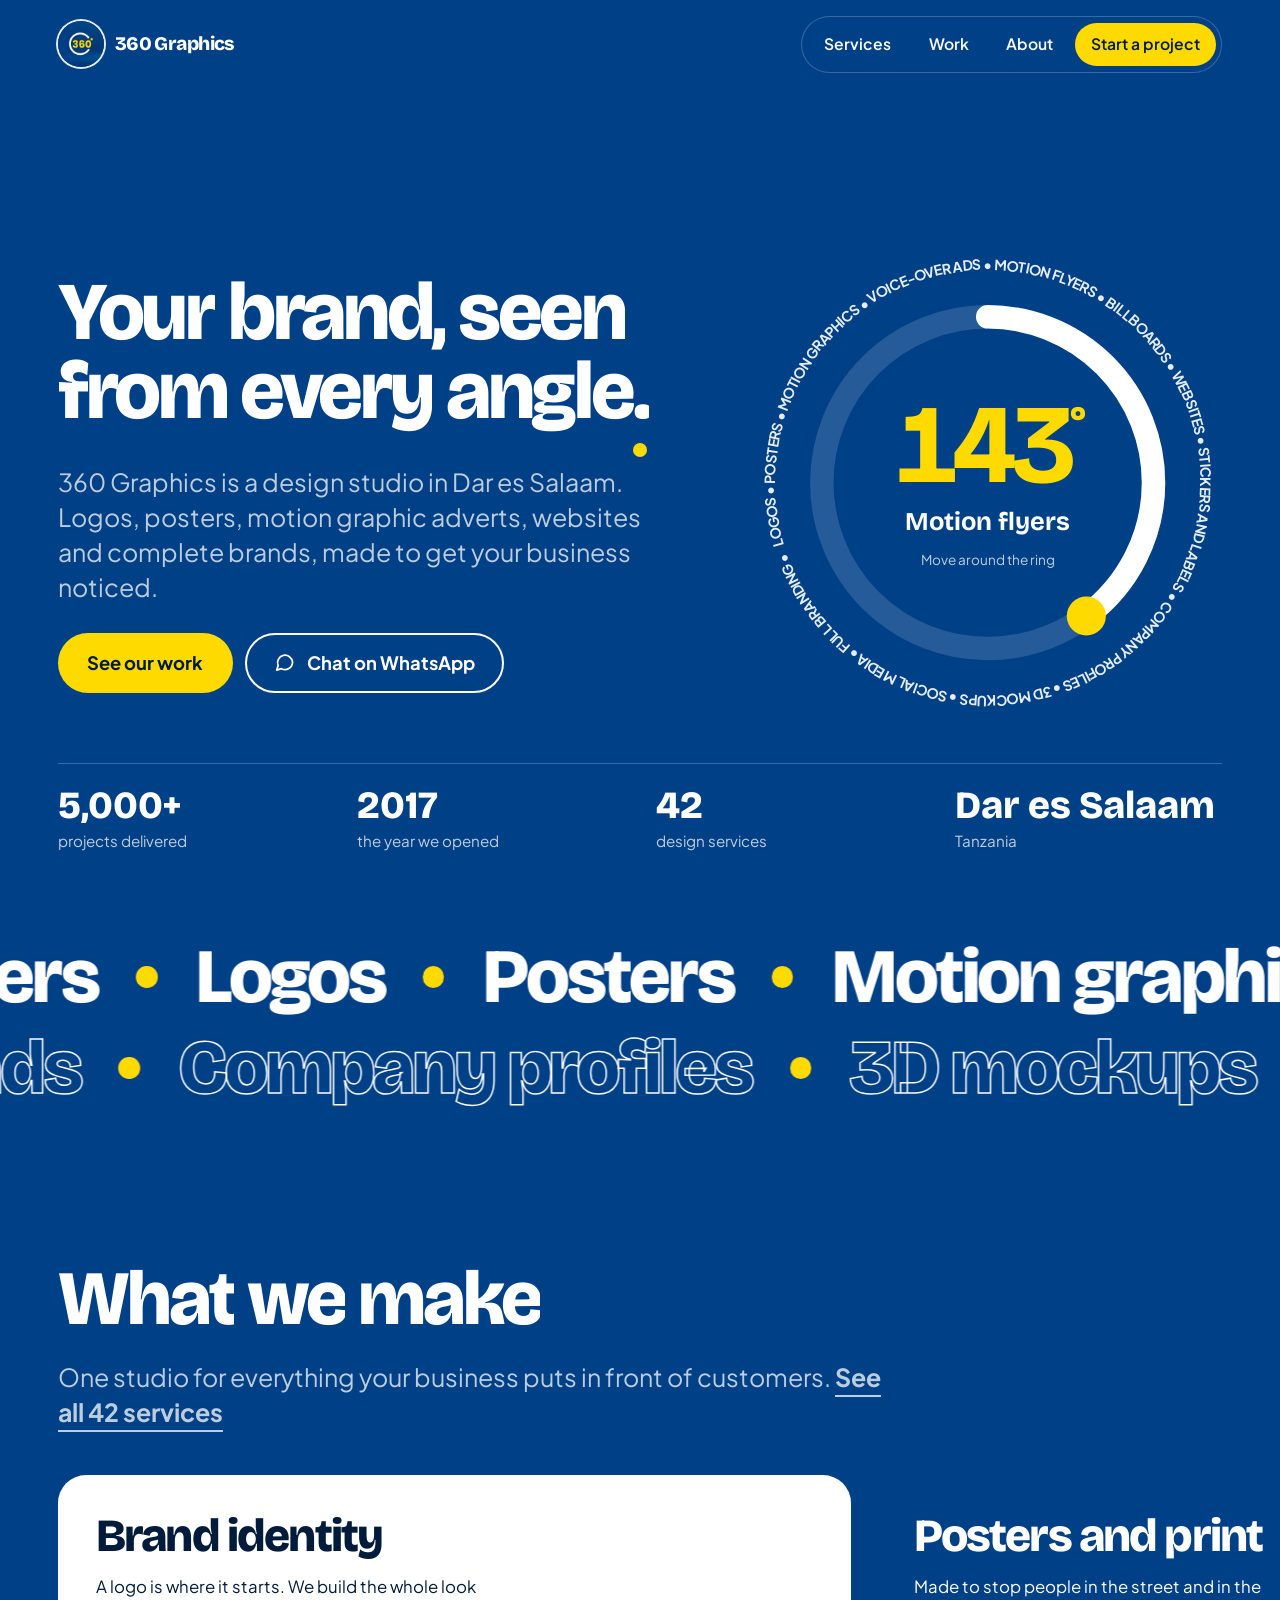
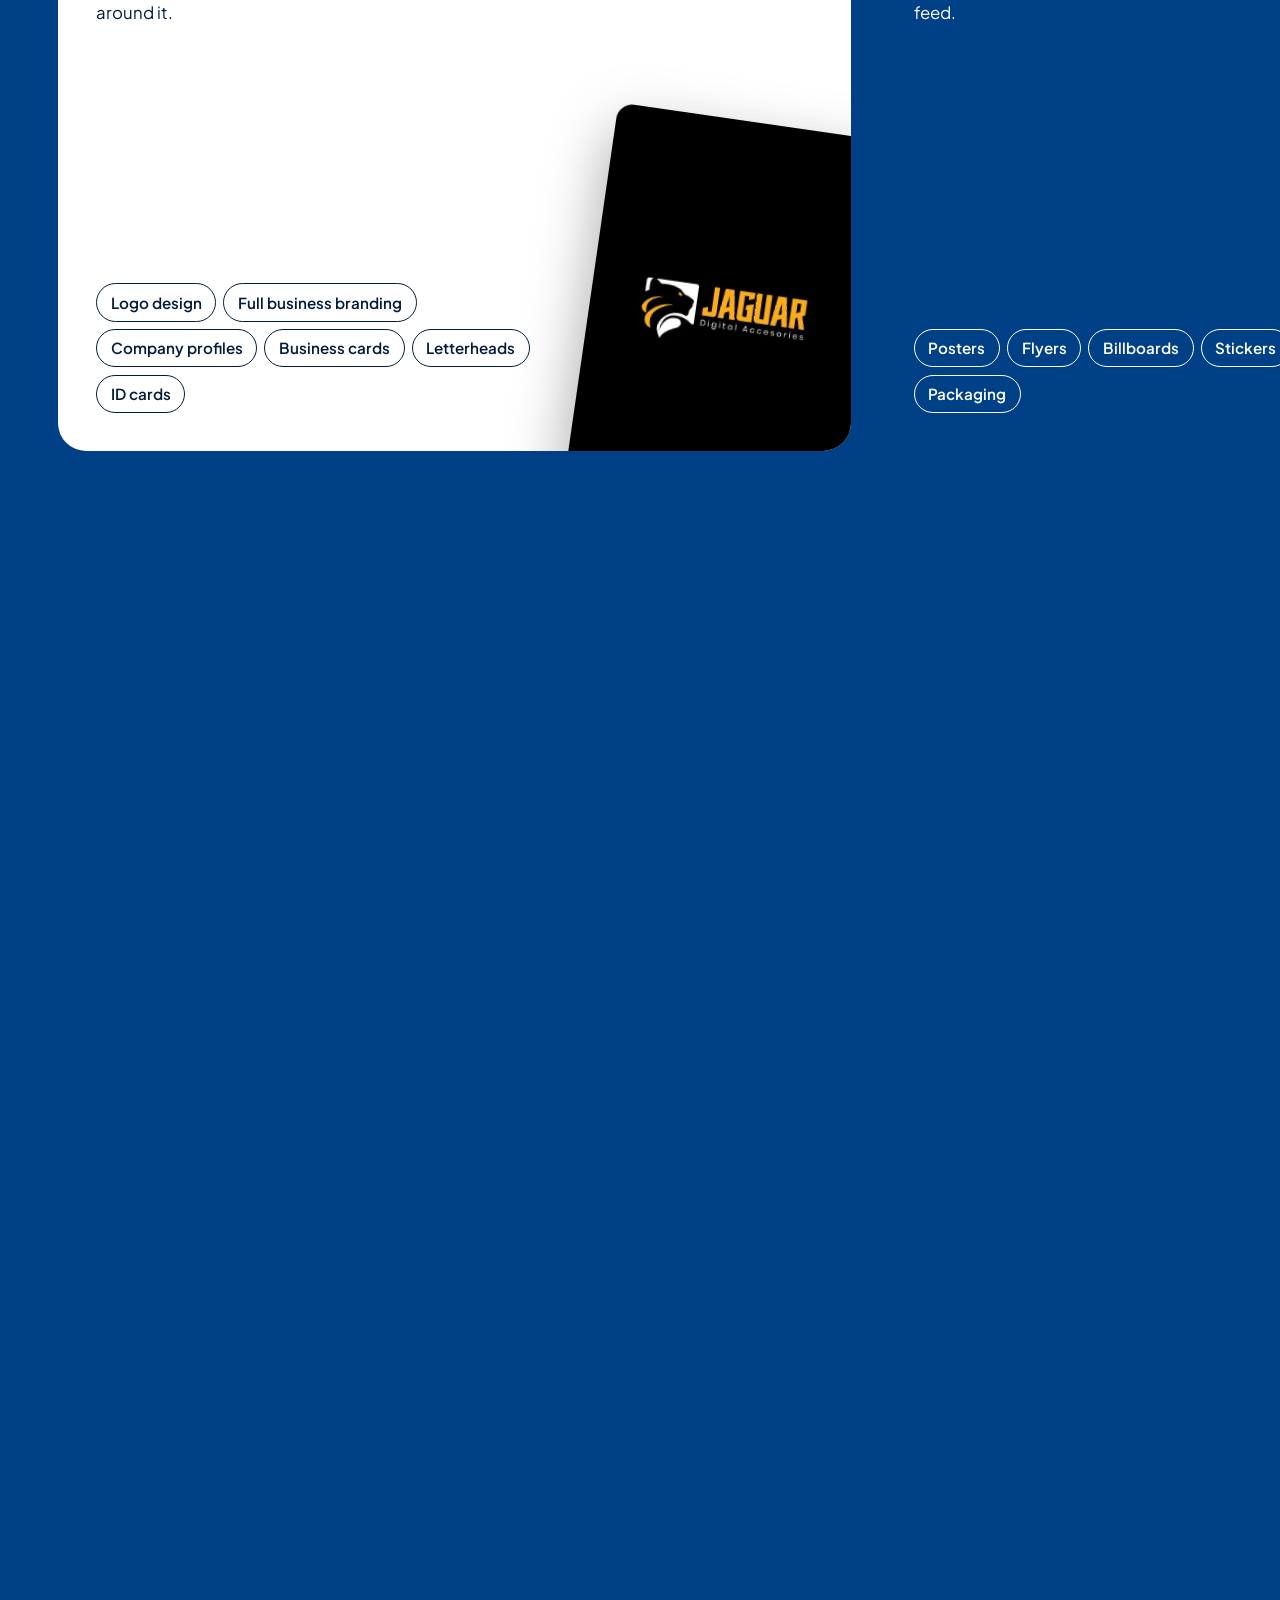
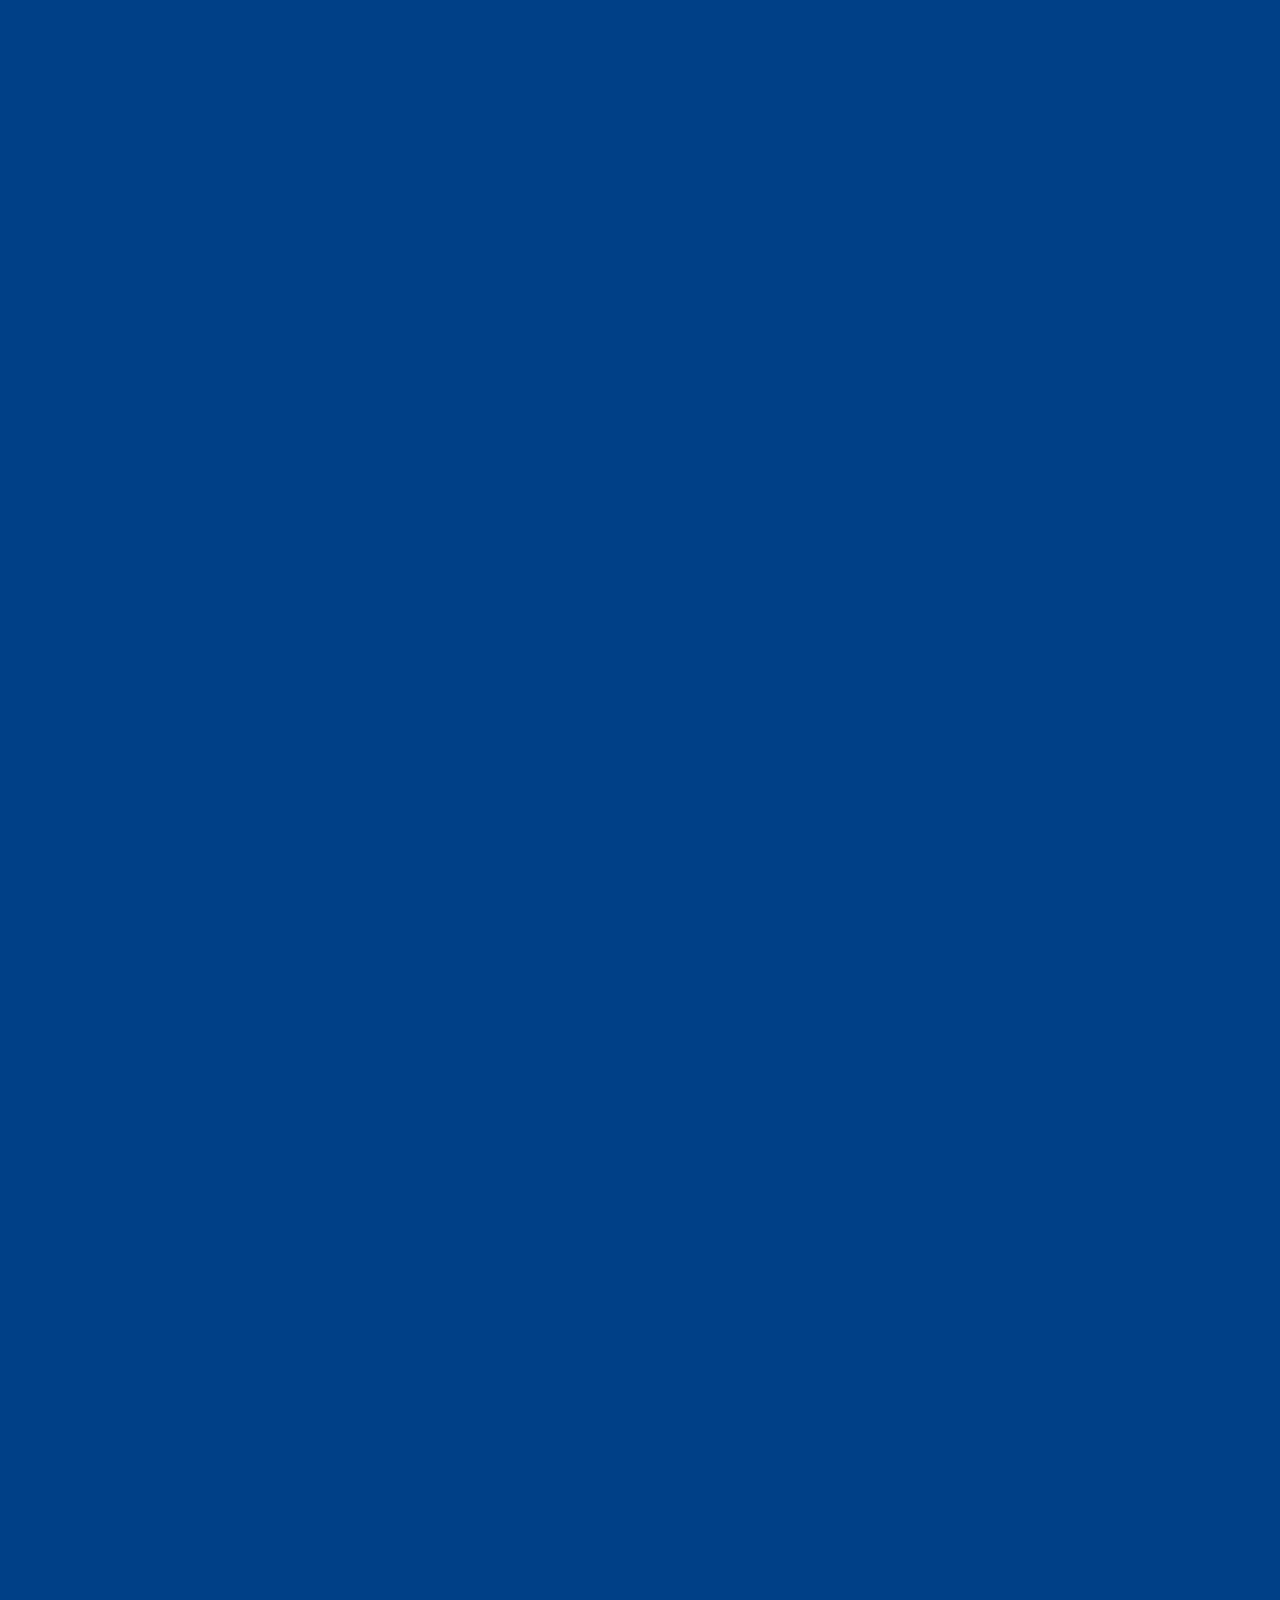
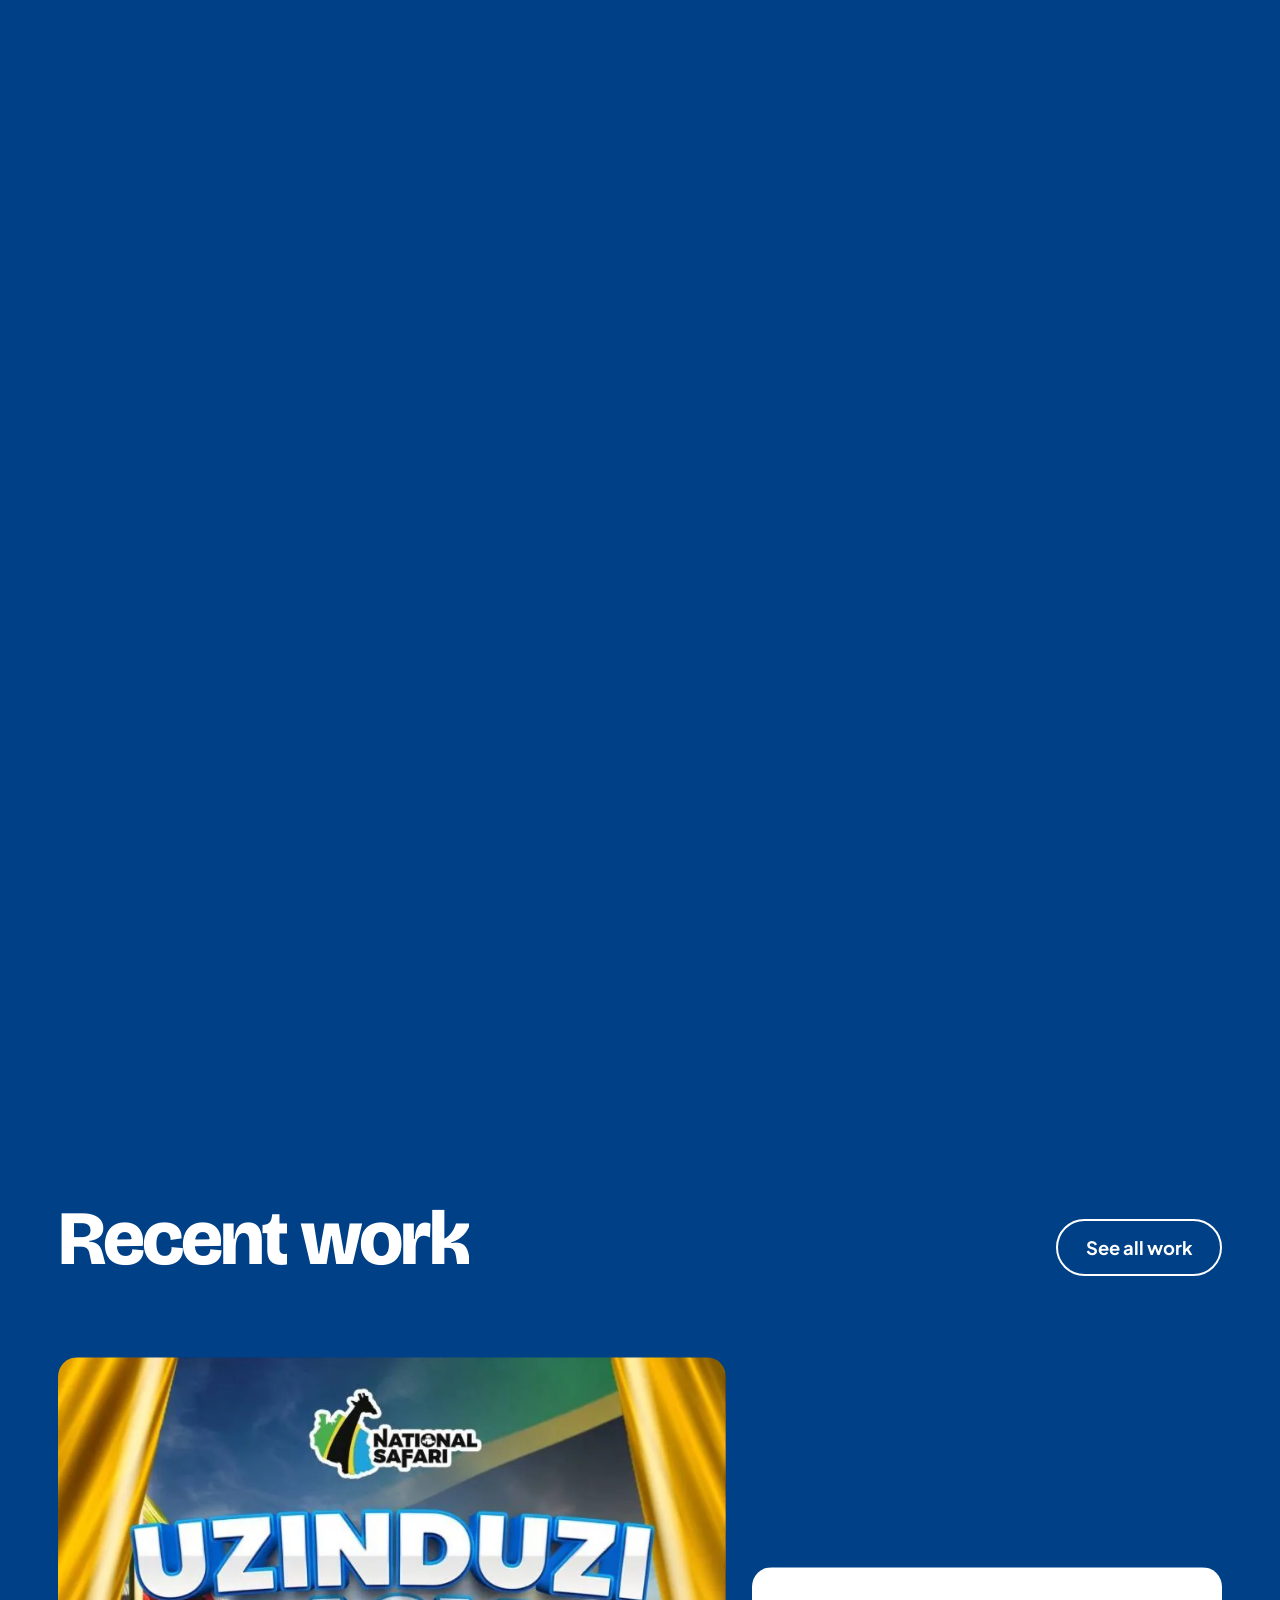
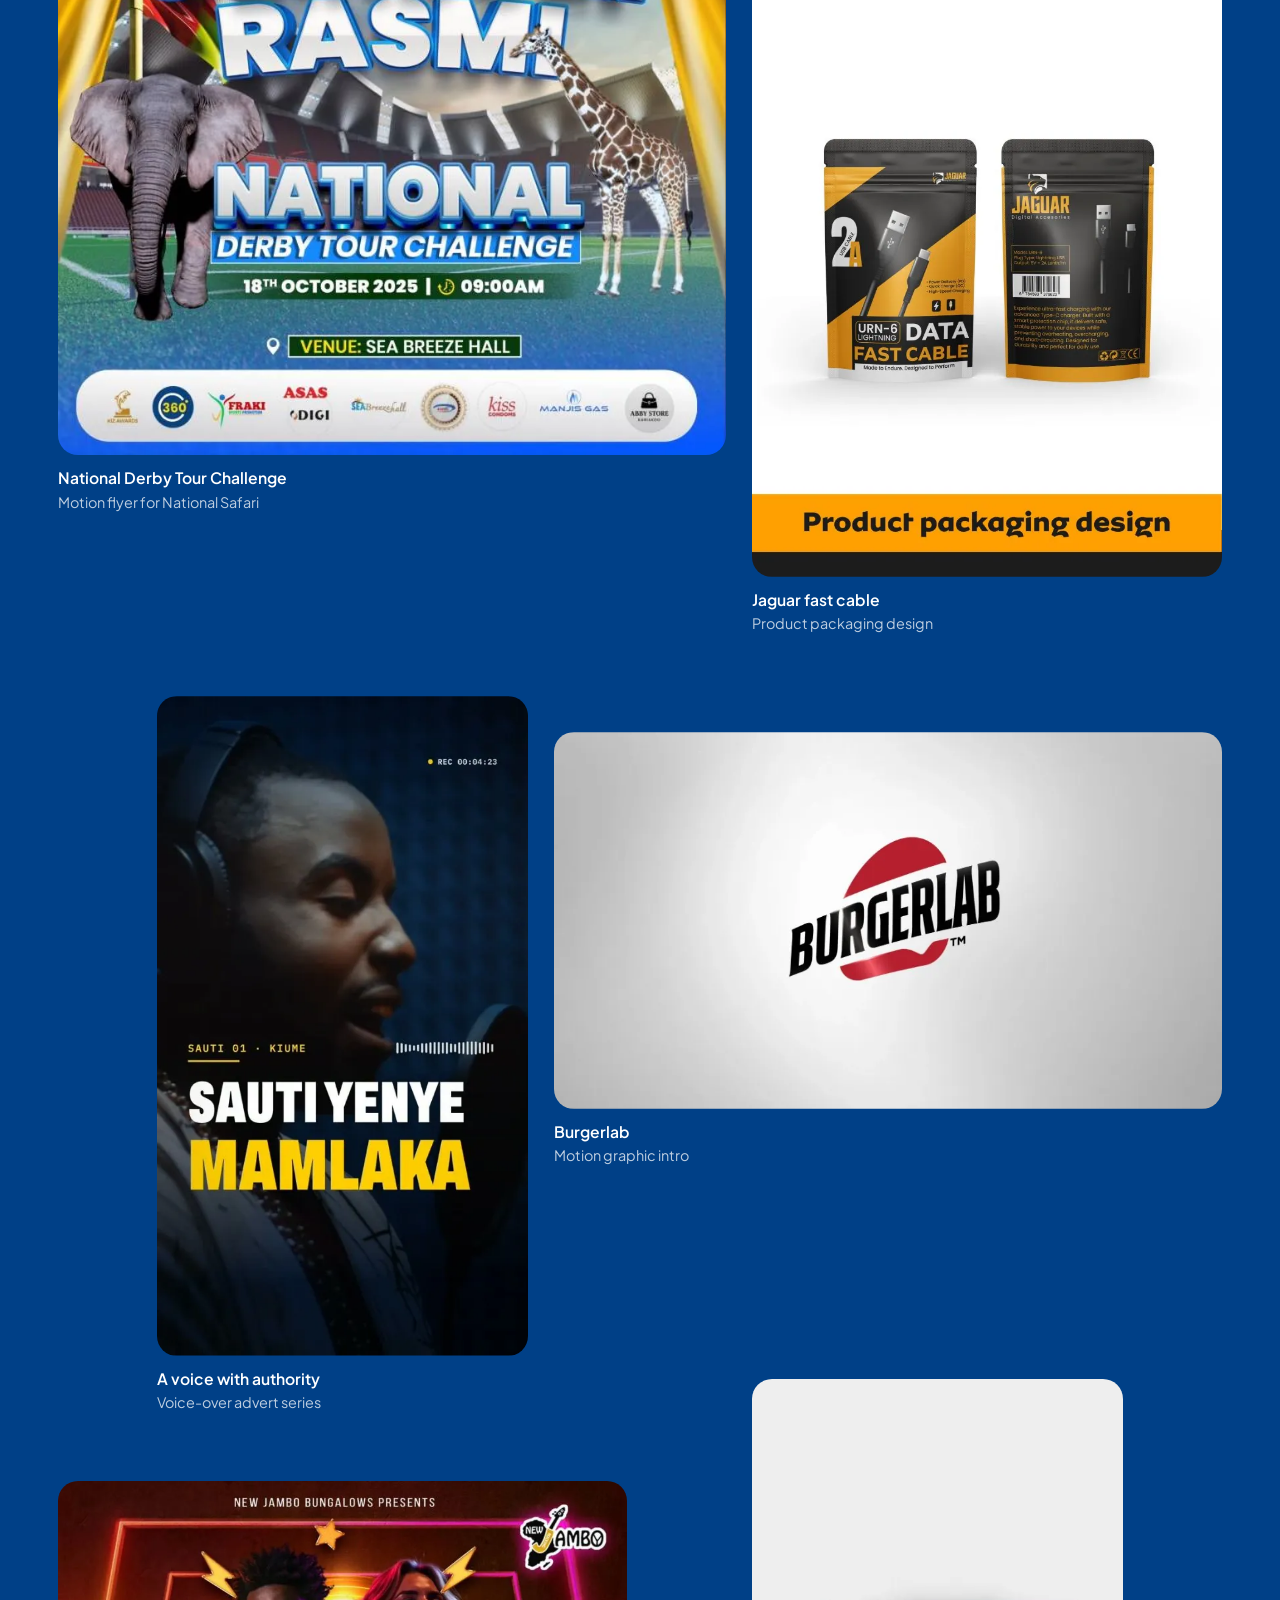
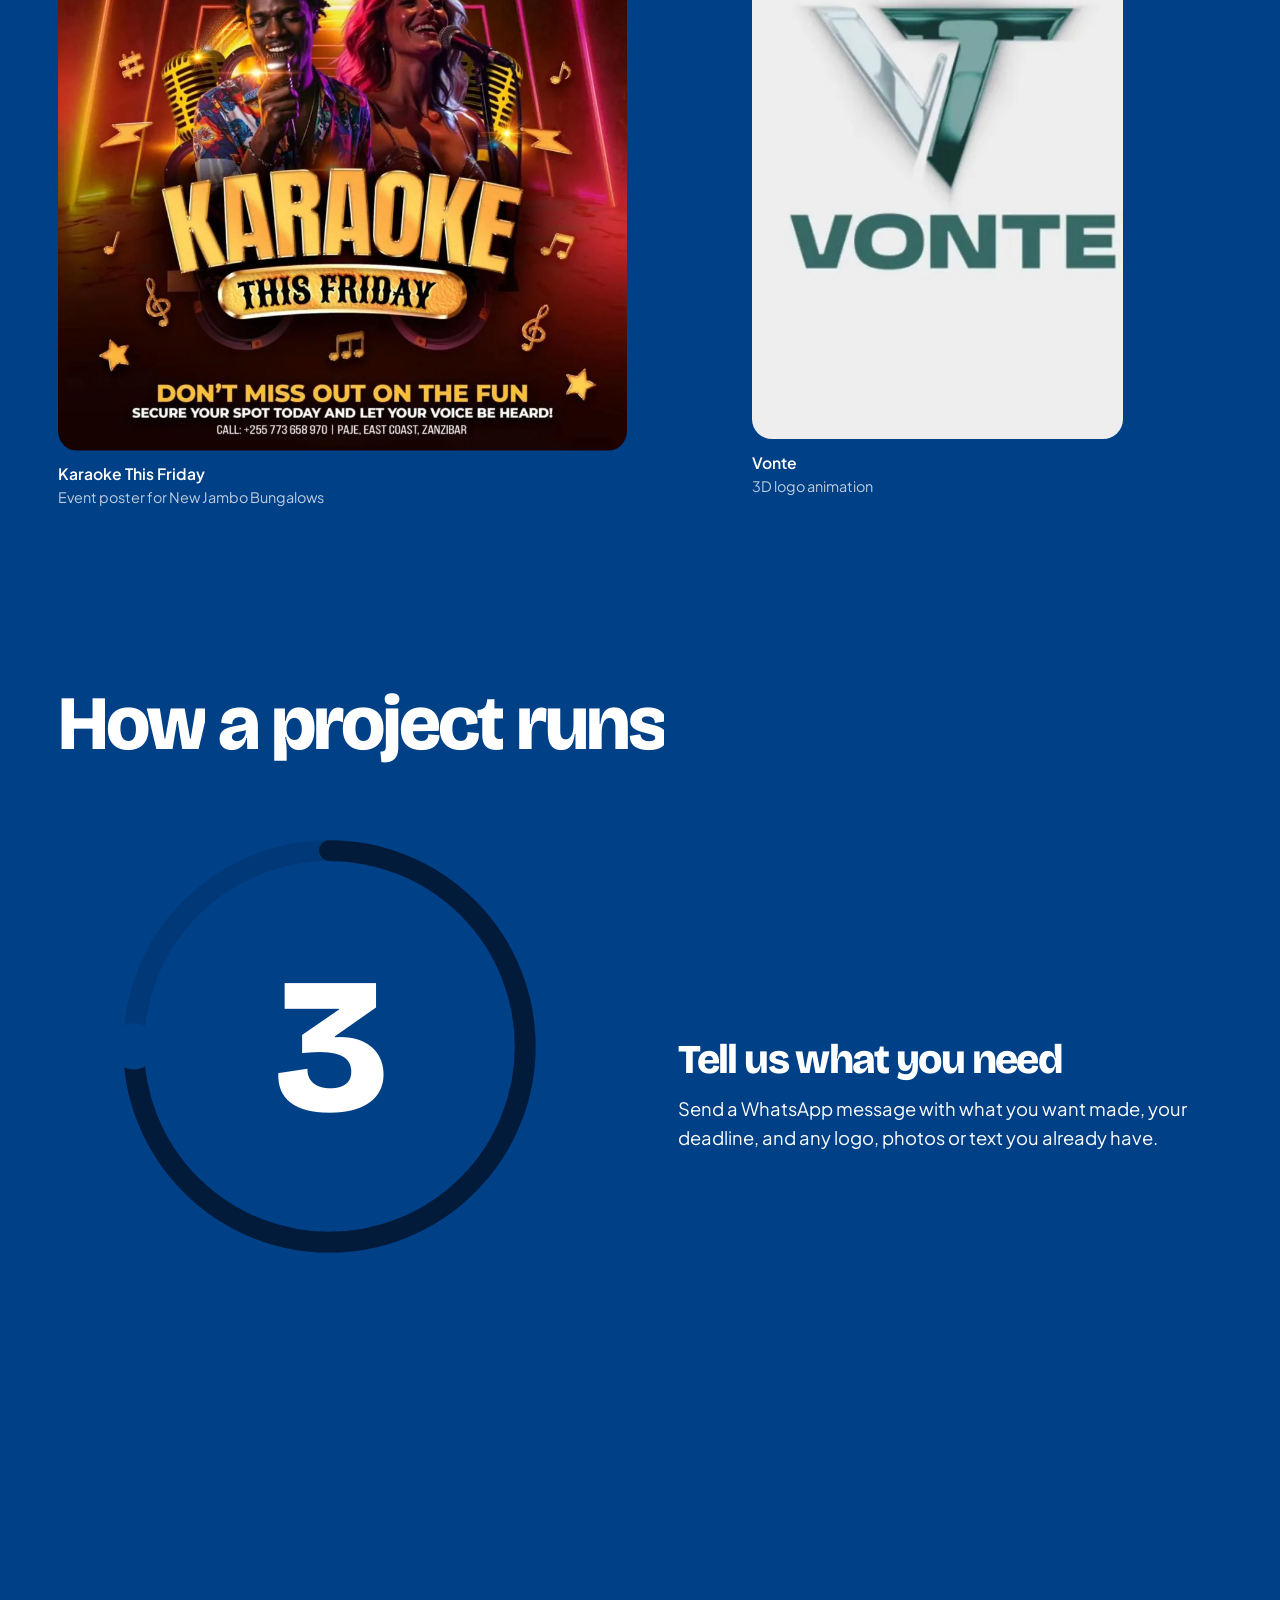
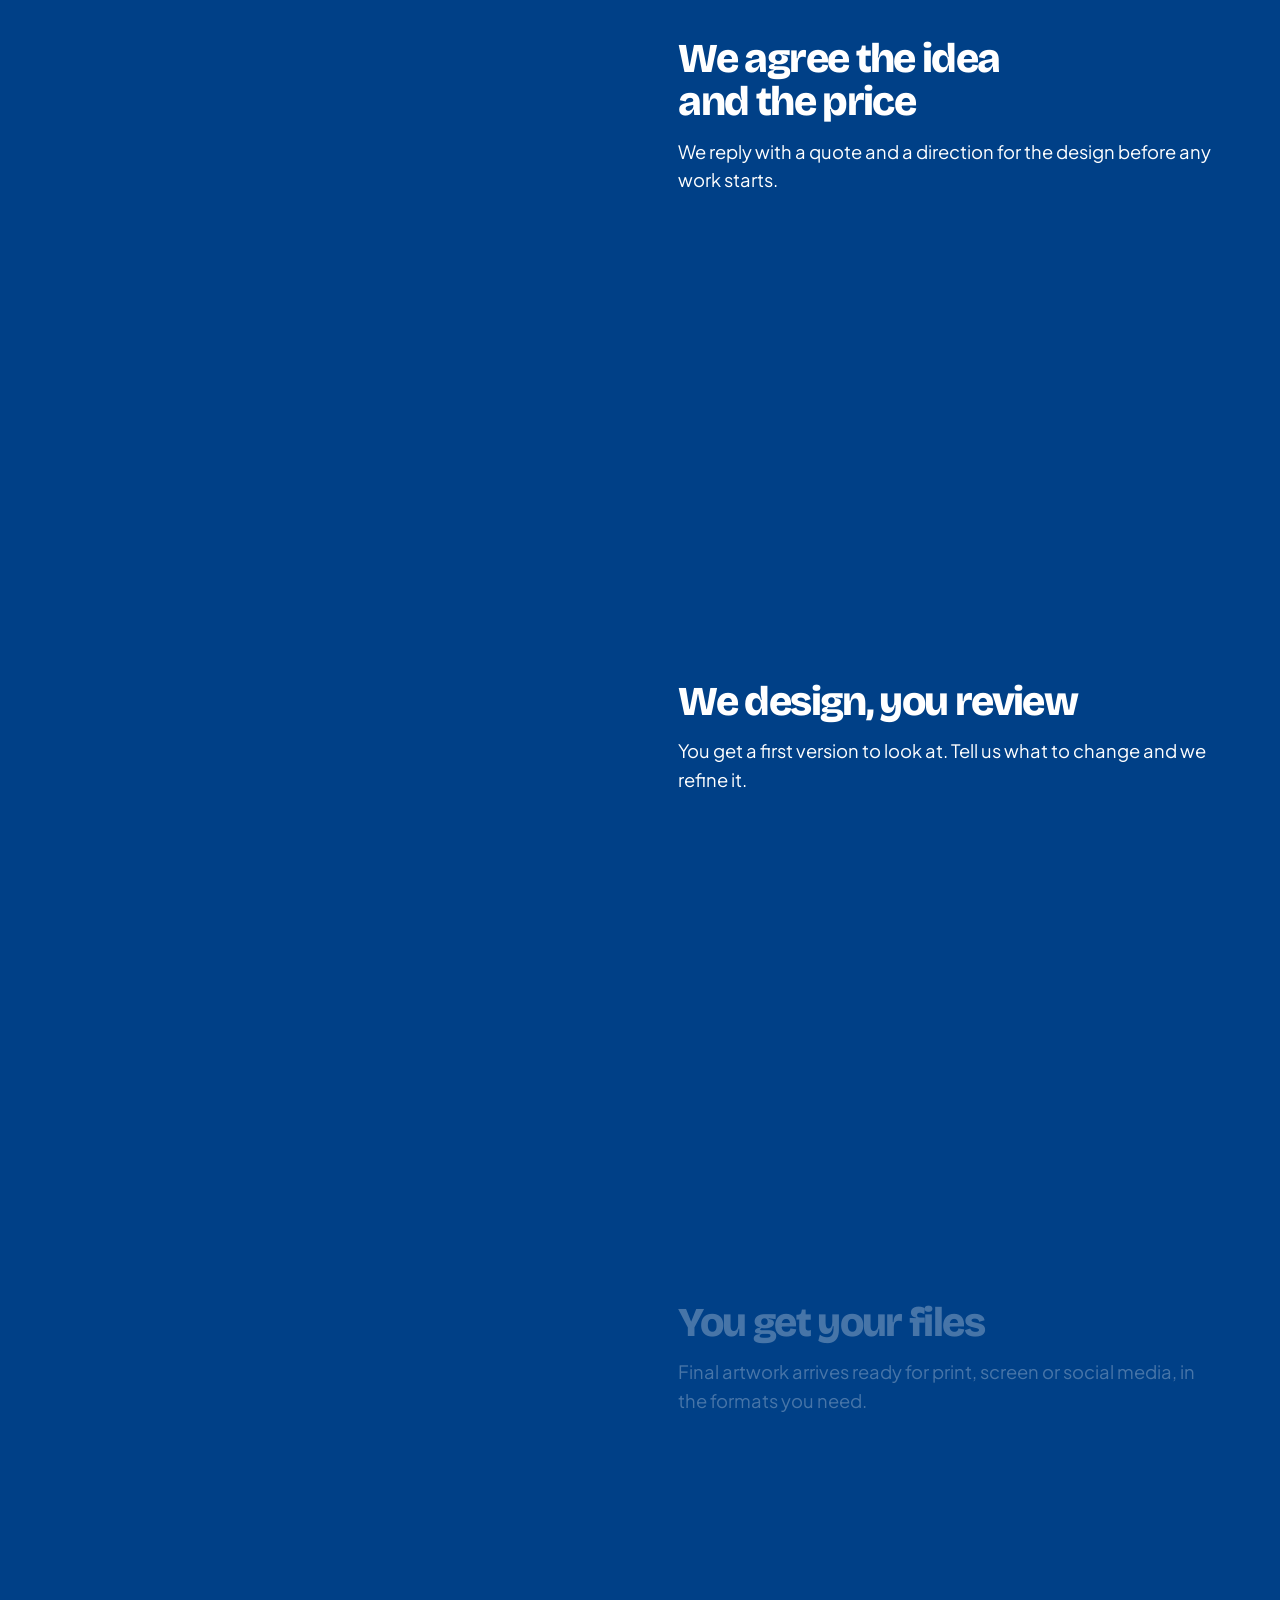
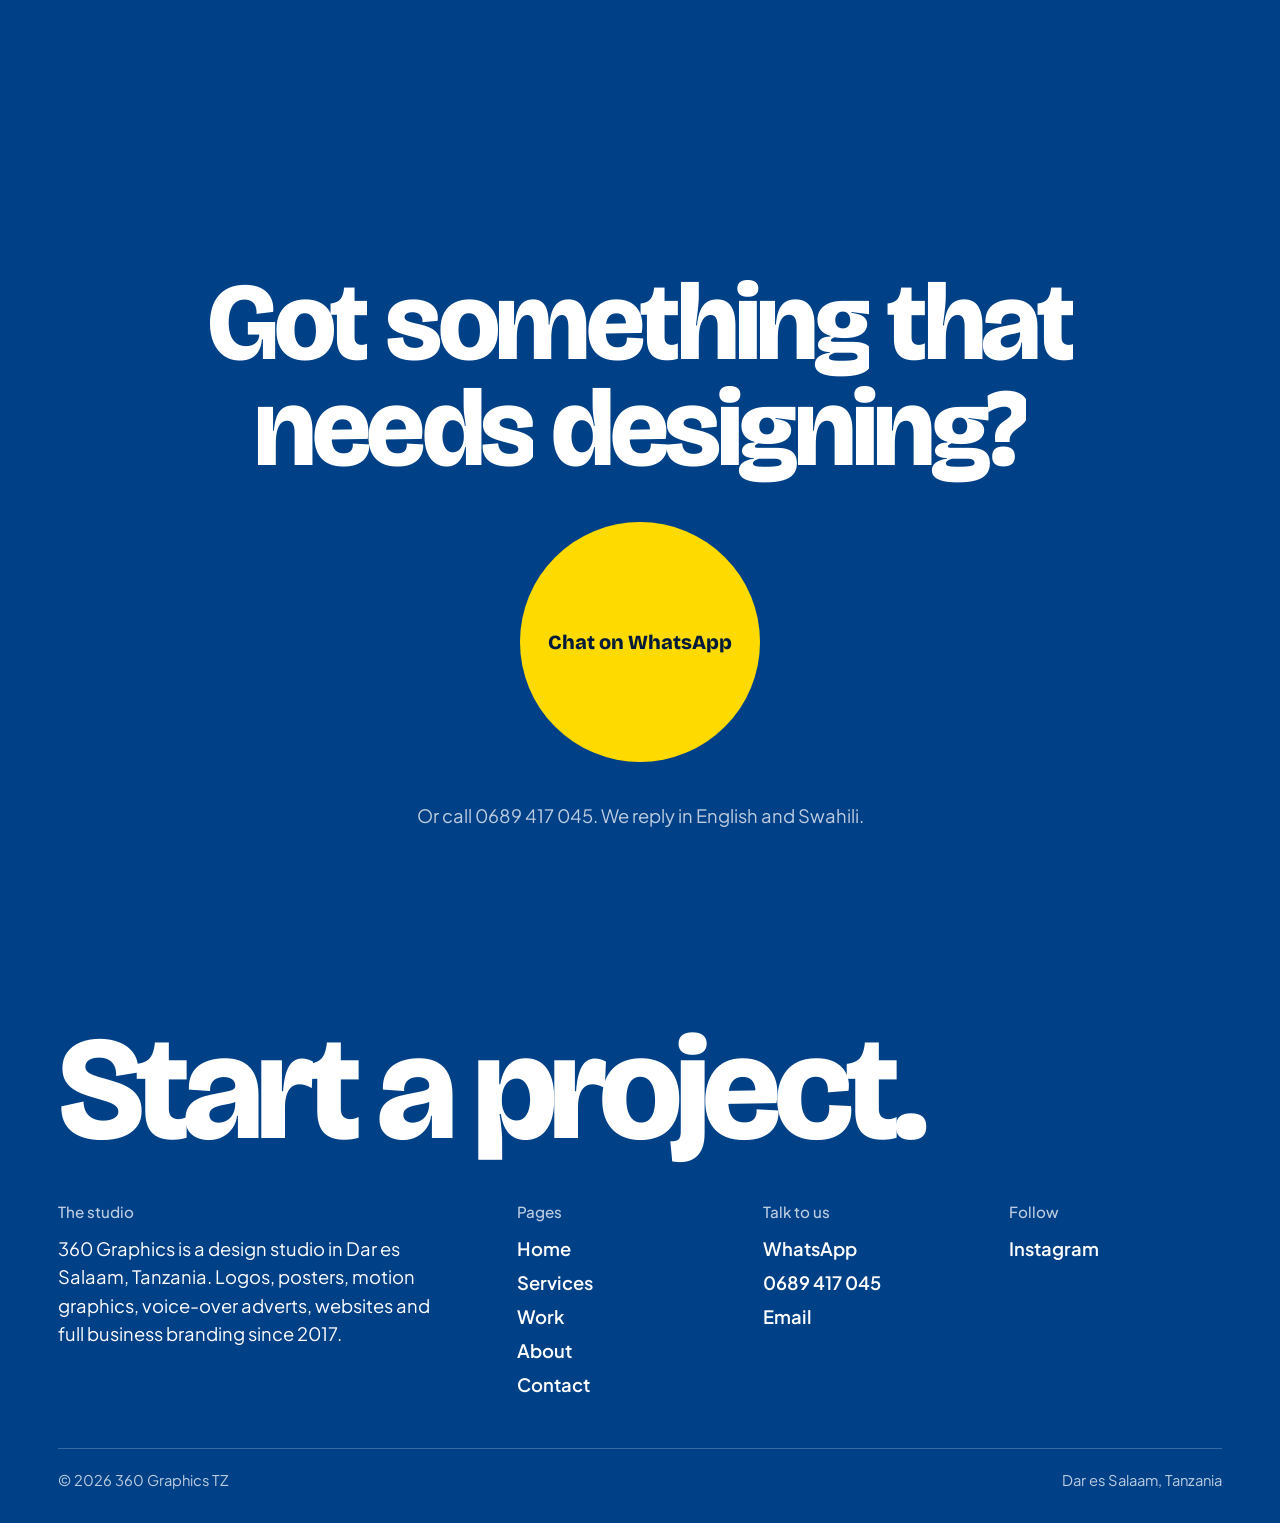
==== commit cad30769: "Use Bricolage Grotesque and Plus Jakarta Sans, matching SautiPlus Co-Authored-By: Claude Opus 5.5 <n" ====
--- a/index.html
+++ b/index.html
@@ -12,8 +12,8 @@
 <meta property="og:image" content="img/og.jpg">
 <link rel="icon" href="img/favicon.png" type="image/png">
 <link rel="apple-touch-icon" href="img/apple-touch-icon.png">
-<link rel="preload" href="fonts/syne.woff2" as="font" type="font/woff2" crossorigin>
-<link rel="preload" href="fonts/manrope.woff2" as="font" type="font/woff2" crossorigin>
+<link rel="preload" href="fonts/bricolage.woff2" as="font" type="font/woff2" crossorigin>
+<link rel="preload" href="fonts/jakarta.woff2" as="font" type="font/woff2" crossorigin>
 <link rel="stylesheet" href="css/site.css">
 <script>document.documentElement.classList.add('js');setTimeout(function(){if(!window.__siteReady)document.documentElement.classList.add('no-anim')},4000)</script>
 </head>
--- a/css/site.css
+++ b/css/site.css
@@ -1,11 +1,11 @@
 /* 360 Graphics TZ — site styles */
-@font-face{font-family:"Syne";src:url("../fonts/syne.woff2") format("woff2");font-weight:400 800;font-display:swap}
-@font-face{font-family:"Manrope";src:url("../fonts/manrope.woff2") format("woff2");font-weight:200 800;font-display:swap}
+@font-face{font-family:"Bricolage Grotesque";src:url("../fonts/bricolage.woff2") format("woff2");font-weight:200 800;font-display:swap}
+@font-face{font-family:"Plus Jakarta Sans";src:url("../fonts/jakarta.woff2") format("woff2");font-weight:200 800;font-display:swap}
 
 :root{
   --blue:#004087; --blue-deep:#002a5c; --night:#021b3a; --yellow:#feda00; --paper:#eef3fa; --white:#fff;
-  --display:"Syne","Arial Black",system-ui,sans-serif;
-  --body:"Manrope",system-ui,-apple-system,"Segoe UI",sans-serif;
+  --display:"Bricolage Grotesque","Plus Jakarta Sans",system-ui,sans-serif;
+  --body:"Plus Jakarta Sans",system-ui,-apple-system,"Segoe UI",sans-serif;
   --pad:clamp(1.25rem,4.5vw,4.5rem);
   --ease:cubic-bezier(.22,1,.36,1);
   --bg:var(--blue); --fg:var(--white); --muted:rgba(255,255,255,.74); --accent:var(--yellow); --on-accent:var(--night); --line:rgba(255,255,255,.22);
@@ -30,9 +30,9 @@
 .skip:focus{top:1rem}
 
 /* ---------- type ---------- */
-.display{font-family:var(--display);font-weight:700;line-height:1;letter-spacing:-.035em;text-wrap:balance}
-.h-xl{font-size:clamp(2.5rem,8vw,8.25rem)}
-.h-lg{font-size:clamp(2.1rem,5.6vw,5.5rem)}
+.display{font-family:var(--display);font-weight:800;line-height:.96;letter-spacing:-.04em;font-optical-sizing:auto;text-wrap:balance}
+.h-xl{font-size:clamp(2.6rem,8.6vw,9rem)}
+.h-lg{font-size:clamp(2.2rem,6vw,6rem)}
 .h-md{font-size:clamp(1.55rem,3.2vw,2.9rem);line-height:1.05}
 .h-sm{font-size:clamp(1.3rem,2.1vw,1.85rem);line-height:1.1}
 .lead{font-size:clamp(1.1rem,1rem + .7vw,1.6rem);line-height:1.4;max-width:34em;color:var(--muted)}
@@ -71,7 +71,7 @@
 /* ---------- header ---------- */
 .header{position:fixed;inset:0 0 auto 0;z-index:100;display:flex;align-items:center;justify-content:space-between;padding:1rem var(--pad);transition:transform .5s var(--ease)}
 .header.is-hidden{transform:translateY(-110%)}
-.brand{display:inline-flex;align-items:center;gap:.7rem;text-decoration:none;font-family:var(--display);font-weight:700;font-size:1.1rem;letter-spacing:-.03em}
+.brand{display:inline-flex;align-items:center;gap:.7rem;text-decoration:none;font-family:var(--display);font-weight:800;font-size:1.2rem;letter-spacing:-.03em}
 .brand img{width:46px;height:46px;border-radius:50%;box-shadow:0 0 0 2px rgba(255,255,255,.9)}
 .nav{display:none;align-items:center;gap:.35rem;padding:.35rem;border-radius:99px;background:color-mix(in srgb,var(--bg) 78%,transparent);backdrop-filter:blur(14px);-webkit-backdrop-filter:blur(14px);border:1px solid var(--line);transition:background-color .7s}
 .nav a{padding:.6rem 1rem;border-radius:99px;text-decoration:none;font-weight:600;font-size:.98rem;transition:background-color .3s,color .3s}
@@ -92,7 +92,7 @@
 .menu-open .header{color:var(--night)}
 .menu ul{display:grid;gap:.2rem}
 .menu li{overflow:hidden}
-.menu li a{display:block;font-family:var(--display);font-weight:700;letter-spacing:-.04em;font-size:clamp(2.4rem,11vw,4.6rem);line-height:1.02;text-decoration:none;transform:translateY(110%);transition:transform .7s var(--ease)}
+.menu li a{display:block;font-family:var(--display);font-weight:800;letter-spacing:-.04em;font-size:clamp(2.4rem,11vw,4.6rem);line-height:1.02;text-decoration:none;transform:translateY(110%);transition:transform .7s var(--ease)}
 .menu-open .menu li a{transform:none}
 .menu li:nth-child(2) a{transition-delay:.05s}.menu li:nth-child(3) a{transition-delay:.1s}.menu li:nth-child(4) a{transition-delay:.15s}.menu li:nth-child(5) a{transition-delay:.2s}
 .menu-foot{display:flex;flex-wrap:wrap;gap:.5rem 1.5rem;font-weight:700}
@@ -132,7 +132,7 @@
 .hero-strip dd{margin:.3rem 0 0;color:var(--muted);font-size:.95rem}
 @media (min-width:980px){
   .hero-grid{grid-template-columns:minmax(0,7fr) minmax(0,5fr);column-gap:3vw;row-gap:2.2rem;align-items:center}
-  .hero h1{grid-column:1;grid-row:1;font-size:clamp(2.8rem,5.9vw,6.6rem);align-self:end}
+  .hero h1{grid-column:1;grid-row:1;font-size:clamp(2.9rem,6.4vw,7.2rem);align-self:end}
   .hero-copy{grid-column:1;grid-row:2;align-self:start}
   .dial{grid-column:2;grid-row:1/3;width:100%;max-width:600px;margin:0 0 0 auto}
   .hero-strip{grid-template-columns:repeat(4,minmax(0,1fr))}
@@ -283,7 +283,7 @@
 .portrait{border-radius:24px;overflow:hidden;aspect-ratio:4/5;max-width:440px}
 .portrait img{width:100%;height:100%;object-fit:cover}
 .names{display:flex;flex-wrap:wrap;gap:.6rem .6rem}
-.names li{font-family:var(--display);font-weight:600;letter-spacing:-.02em;font-size:clamp(1.05rem,2vw,1.6rem);padding:.45em .9em;border:1.5px solid var(--line);border-radius:99px;transition:background-color .3s,color .3s,border-color .3s}
+.names li{font-family:var(--display);font-weight:700;letter-spacing:-.02em;font-size:clamp(1.05rem,2vw,1.6rem);padding:.45em .9em;border:1.5px solid var(--line);border-radius:99px;transition:background-color .3s,color .3s,border-color .3s}
 .names li:hover{background:var(--fg);color:var(--bg);border-color:var(--fg)}
 
 /* ---------- contact ---------- */
